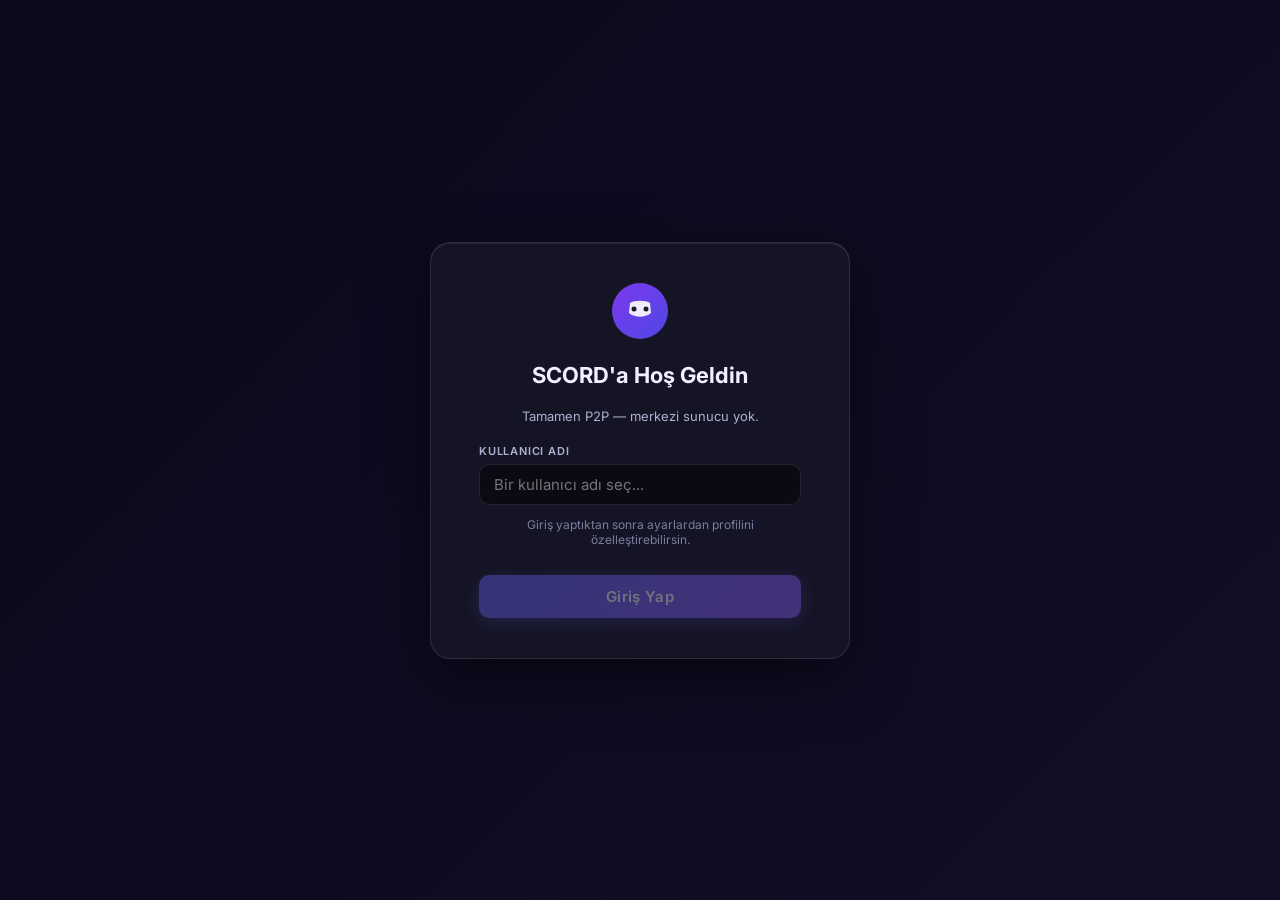
==== index.html @ 5822eff6 "V5.7" ====
<!DOCTYPE html>
<html lang="tr">

<head>
  <meta charset="UTF-8" />
  <meta name="viewport" content="width=device-width, initial-scale=1.0" />
  <title>SCORD</title>
  <meta name="description" content="P2P Discord-like chat and voice app — no central server" />
  <link rel="preconnect" href="https://fonts.googleapis.com" />
  <link rel="preconnect" href="https://fonts.gstatic.com" crossorigin />
  <link href="https://fonts.googleapis.com/css2?family=Inter:wght@300;400;500;600;700&display=swap" rel="stylesheet" />
  <link rel="stylesheet" href="/static/style.css" />
  <script src="https://www.youtube.com/iframe_api"></script>
</head>

<body>
  <!-- Hidden YouTube Player Container for Music Bot -->
  <div id="music-player-dock" class="music-player-dock" aria-hidden="true">
    <div id="yt-player"></div>
  </div>

  <!-- ── Setup / Onboarding Overlay ─────────────────────────────────────────── -->
  <div id="setup-overlay" class="overlay active">
    <div class="setup-card">
      <div class="setup-logo">
        <svg width="56" height="56" viewBox="0 0 56 56" fill="none">
          <circle cx="28" cy="28" r="28" fill="url(#grad1)" />
          <path d="M18 20c4-3 16-3 20 0l1 10c-6 5-16 5-22 0l1-10z" fill="white" opacity=".9" />
          <circle cx="22" cy="26" r="2.5" fill="#1a1a2e" />
          <circle cx="34" cy="26" r="2.5" fill="#1a1a2e" />
          <defs>
            <linearGradient id="grad1" x1="0" y1="0" x2="56" y2="56" gradientUnits="userSpaceOnUse">
              <stop stop-color="#7c3aed" />
              <stop offset="1" stop-color="#4f46e5" />
            </linearGradient>
          </defs>
        </svg>
      </div>
      <h1 class="setup-title">SCORD'a Hoş Geldin</h1>
      <p class="setup-sub">Tamamen P2P — merkezi sunucu yok.</p>

      <div class="form-group">
        <label for="username-input">Kullanıcı Adı</label>
        <input id="username-input" type="text" placeholder="Bir kullanıcı adı seç..." maxlength="32"
          autocomplete="off" />
      </div>

      <p class="setup-hint">Giriş yaptıktan sonra ayarlardan profilini özelleştirebilirsin.</p>

      <button id="enter-btn" class="btn-primary" disabled>Giriş Yap</button>
    </div>
  </div>

  <!-- ── Main App ────────────────────────────────────────────────────────────── -->
  <div id="app" class="app hidden" data-scord-focus="0">

    <!-- Server / DM Rail -->
    <nav class="server-rail" id="server-rail">
      <button class="rail-icon home-btn active" id="home-btn" title="Ana Sayfa">
        <svg width="20" height="20" viewBox="0 0 24 24" fill="currentColor">
          <path d="M10 20v-6h4v6h5v-8h3L12 3 2 12h3v8z" />
        </svg>
      </button>
      <div class="rail-divider"></div>
      <div id="server-icons"></div>
      <button class="rail-icon add-server-btn" id="add-server-btn" title="Sunucu Ekle / Oluştur">
        <svg width="22" height="22" viewBox="0 0 24 24" fill="currentColor">
          <path d="M19 11h-6V5h-2v6H5v2h6v6h2v-6h6z" />
        </svg>
      </button>
      <button class="rail-icon discover-btn" id="discover-btn" title="Sunucu Keşfet">
        <svg width="20" height="20" viewBox="0 0 24 24" fill="currentColor">
          <path d="M12 2C6.48 2 2 6.48 2 12s4.48 10 10 10 10-4.48 10-10S17.52 2 12 2zm-1 14H9V8h2v8zm4 0h-2V8h2v8z" />
          <path
            d="M12 2C6.48 2 2 6.48 2 12s4.48 10 10 10 10-4.48 10-10S17.52 2 12 2zm0 18c-4.41 0-8-3.59-8-8s3.59-8 8-8 8 3.59 8 8-3.59 8-8 8zm-1-13h2v6h-2zm0 8h2v2h-2z" />
        </svg>
      </button>
    </nav>

    <!-- Channel Sidebar -->
    <aside class="channel-sidebar" id="channel-sidebar">
      <div class="sidebar-header" id="sidebar-header">
        <span id="sidebar-server-name">SCORD</span>
        <div class="sidebar-header-actions">
          <button class="sidebar-header-btn" id="server-invite-btn" title="Sunucuya davet et">
            <svg width="16" height="16" viewBox="0 0 24 24" fill="currentColor">
              <path d="M12 5v14m7-7H5" stroke="currentColor" stroke-width="2" stroke-linecap="round" />
            </svg>
          </button>
          <button class="sidebar-header-btn" id="server-settings-btn" title="Sunucu ayarları">
            <svg width="16" height="16" viewBox="0 0 24 24" fill="currentColor">
              <path
                d="M19.14 12.94c.04-.3.06-.61.06-.94 0-.32-.02-.64-.07-.94l2.03-1.58a.49.49 0 0 0 .12-.61l-1.92-3.32a.488.488 0 0 0-.59-.22l-2.39.96a7.01 7.01 0 0 0-1.62-.94l-.36-2.54a.484.484 0 0 0-.48-.41h-3.84c-.24 0-.43.17-.47.41l-.36 2.54c-.59.24-1.13.57-1.62.94l-2.39-.96a.477.477 0 0 0-.59.22L2.74 8.87a.49.49 0 0 0 .12.61l2.03 1.58c-.05.3-.09.63-.09.94s.02.64.07.94l-2.03 1.58a.49.49 0 0 0-.12.61l1.92 3.32c.12.22.37.29.59.22l2.39-.96c.5.38 1.03.7 1.62.94l.36 2.54c.05.24.24.41.48.41h3.84c.24 0 .44-.17.47-.41l.36-2.54c.59-.24 1.13-.56 1.62-.94l2.39.96c.22.08.47 0 .59-.22l1.92-3.32a.49.49 0 0 0-.12-.61l-2.01-1.58zM12 15.6c-1.98 0-3.6-1.62-3.6-3.6s1.62-3.6 3.6-3.6 3.6 1.62 3.6 3.6-1.62 3.6-3.6 3.6z" />
            </svg>
          </button>
        </div>
      </div>

      <div class="channel-list" id="channel-list">
        <!-- Populated by JS -->
      </div>

      <!-- User Profile Bar -->
      <div class="user-bar">
        <div class="vsb-stream-grid" id="voice-streams"></div>
        <div id="local-screen-preview" class="local-preview hidden">
          <video id="self-share-video" autoplay muted playsinline></video>
          <span id="local-preview-label">Kendi Ekranın</span>
        </div>
        <div class="vsb-controls">
          <span class="user-bar-name" id="user-bar-name">Loading...</span>
          <div id="status-bar" class="status-bar">
            <div class="status-indicator" style="--status-color: #3ba55c">
              <span class="status-dot"></span>
              <span class="status-text">Çevrimiçi</span>
            </div>
            <div class="status-custom"></div>
          </div>
        </div>
        <div class="user-bar-controls">
          <button class="user-ctrl-btn" id="mic-toggle-btn" title="Mikrofon">
            <svg id="mic-icon" width="18" height="18" viewBox="0 0 24 24" fill="currentColor">
              <path
                d="M12 14c1.66 0 3-1.34 3-3V5c0-1.66-1.34-3-3-3S9 3.34 9 5v6c0 1.66 1.34 3 3 3zm5.91-3c-.49 0-.9.36-.98.85C16.52 14.2 14.47 16 12 16s-4.52-1.8-4.93-4.15a.998.998 0 0 0-.98-.85c-.61 0-1.09.54-1 1.14.49 3 2.89 5.35 5.91 5.78V20c0 .55.45 1 1 1s1-.45 1-1v-2.08a6.994 6.994 0 0 0 5.91-5.78c.1-.6-.39-1.14-1-1.14z" />
            </svg>
          </button>
          <button class="user-ctrl-btn" id="deafen-toggle-btn" title="Kulaklık">
            <svg width="18" height="18" viewBox="0 0 24 24" fill="currentColor">
              <path
                d="M12 3a9 9 0 0 0-9 9v7c0 1.1.9 2 2 2h4v-8H5v-1c0-3.87 3.13-7 7-7s7 3.13 7 7v1h-4v8h4c1.1 0 2-.9 2-2v-7a9 9 0 0 0-9-9z" />
            </svg>
          </button>
          <button class="user-ctrl-btn" id="settings-btn" title="Ayarlar">
            <svg width="18" height="18" viewBox="0 0 24 24" fill="currentColor">
              <path
                d="M19.14 12.94c.04-.3.06-.61.06-.94 0-.32-.02-.64-.07-.94l2.03-1.58a.49.49 0 0 0 .12-.61l-1.92-3.32a.488.488 0 0 0-.59-.22l-2.39.96a7.01 7.01 0 0 0-1.62-.94l-.36-2.54a.484.484 0 0 0-.48-.41h-3.84c-.24 0-.43.17-.47.41l-.36 2.54c-.59.24-1.13.57-1.62.94l-2.39-.96a.477.477 0 0 0-.59.22L2.74 8.87a.49.49 0 0 0 .12.61l2.03 1.58c-.05.3-.09.63-.09.94s.02.64.07.94l-2.03 1.58a.49.49 0 0 0-.12.61l1.92 3.32c.12.22.37.29.59.22l2.39-.96c.5.38 1.03.7 1.62.94l.36 2.54c.05.24.24.41.48.41h3.84c.24 0 .44-.17.47-.41l.36-2.54c.59-.24 1.13-.56 1.62-.94l2.39.96c.22.08.47 0 .59-.22l1.92-3.32a.49.49 0 0 0-.12-.61l-2.01-1.58zM12 15.6c-1.98 0-3.6-1.62-3.6-3.6s1.62-3.6 3.6-3.6 3.6 1.62 3.6 3.6-1.62 3.6-3.6 3.6z" />
            </svg>
          </button>
        </div>
      </div>
    </aside>

    <!-- Main Content -->
    <main class="main-content" id="main-content">

      <!-- Welcome / Home screen -->
      <div id="home-view" class="home-view">
        <div class="home-hero">
          <svg width="80" height="80" viewBox="0 0 56 56" fill="none">
            <circle cx="28" cy="28" r="28" fill="url(#grad2)" />
            <path d="M18 20c4-3 16-3 20 0l1 10c-6 5-16 5-22 0l1-10z" fill="white" opacity=".9" />
            <circle cx="22" cy="26" r="2.5" fill="#1a1a2e" />
            <circle cx="34" cy="26" r="2.5" fill="#1a1a2e" />
            <defs>
              <linearGradient id="grad2" x1="0" y1="0" x2="56" y2="56">
                <stop stop-color="#7c3aed" />
                <stop offset="1" stop-color="#4f46e5" />
              </linearGradient>
            </defs>
          </svg>
          <h2>SCORD'a hoş geldin!</h2>
          <p>Tamamen P2P, merkezi sunucu yok. Ses ve metin sohbeti, kendi internetin üzerinden.</p>
          <div class="hero-actions">
            <button class="hero-btn primary" id="create-server-hero-btn">
              <span class="icon">➕</span>
              Bir Sunucu Oluştur
            </button>
            <button class="hero-btn" id="join-server-hero-btn">
              <span class="icon">🔗</span>
              Bir Sunucuya Katıl
            </button>
            <div class="hero-join-code">
              <input type="text" id="join-invite-input" placeholder="Davet Kodu (Örn: ABCDEF)">
              <button class="hero-btn tiny" id="join-by-code-btn">Katıl</button>
            </div>
          </div>
          <div class="discover-section" id="discover-section">
            <h3>Aktif Sunucular</h3>
            <div id="room-list-home" class="room-grid"></div>
          </div>
        </div>
      </div>

      <!-- Chat View -->
      <div id="chat-view" class="chat-view hidden">
        <div class="chat-header">
          <div class="header-left">
            <!-- V17: Mobile Sidebar Toggle -->
            <button id="mobile-menu-btn" class="mobile-only-btn" title="Menüyü Aç">
              <svg width="24" height="24" viewBox="0 0 24 24" fill="currentColor">
                <path d="M3 18h18v-2H3v2zm0-5h18v-2H3v2zm0-7v2h18V6H3z" />
              </svg>
            </button>
            <span class="channel-hash">#</span>
            <h3 id="active-channel-name">genel</h3>
            <div id="channel-stats" class="channel-stats"></div>
          </div>

          <div class="chat-header-right">
            <span id="connection-badge" class="connection-badge" title="P2P ve sinyal durumu" role="status" aria-live="polite"></span>
            <button type="button" id="focus-mode-toggle" class="header-btn focus-mode-btn" title="Odak modu (üye panelini gizle)">⛶</button>
            <span id="peer-count-badge" class="peer-badge">0 kişi</span>
            <button class="header-btn" id="pins-toggle-btn" title="Sabitlenmiş Mesajlar">
              <svg width="18" height="18" viewBox="0 0 24 24" fill="currentColor">
                <path
                  d="M16 9V4l1 0c.55 0 1-.45 1-1s-.45-1-1-1H7c-.55 0-1 .45-1 1s.45 1 1 1l1 0v5c0 1.66-1.34 3-3 3v2h5.97v7l1 1 1-1v-7H19v-2c-1.66 0-3-1.34-3-3z" />
              </svg>
            </button>
            <button class="header-btn" id="members-toggle-btn" title="Üyeler">
              <svg width="18" height="18" viewBox="0 0 24 24" fill="currentColor">
                <path
                  d="M16 11c1.66 0 2.99-1.34 2.99-3S17.66 5 16 5c-1.66 0-3 1.34-3 3s1.34 3 3 3zm-8 0c1.66 0 2.99-1.34 2.99-3S9.66 5 8 5C6.34 5 5 6.34 5 8s1.34 3 3 3zm0 2c-2.33 0-7 1.17-7 3.5V19h14v-2.5c0-2.33-4.67-3.5-7-3.5zM16 13c-.29 0-.62.02-.97.05 1.16.84 1.97 1.97 1.97 3.45V19h6v-2.5c0-2.33-4.67-3.5-7-3.5z" />
              </svg>
            </button>
          </div>
        </div>

        <div class="chat-body">
          <div class="messages-column">
            <div id="messages-load-more-wrap" class="messages-load-more-wrap hidden">
              <button type="button" id="messages-load-more-btn" class="messages-load-more-btn">Daha eski mesajlar</button>
            </div>
            <button type="button" id="new-msgs-chip" class="new-msgs-chip hidden" aria-live="polite">Yeni mesajlar ↓</button>
            <div class="messages-area" id="messages-area">
              <div class="messages-welcome">
                <div class="messages-welcome-icon">💬</div>
                <h3>Kanalın başlangıcı!</h3>
                <p>Bu P2P kanalın ilk mesajı olmak için hazır mısın?</p>
              </div>
            </div>
          </div>

          <div class="members-split-handle" id="members-split-handle" title="Sürükleyerek üye panelini genişlet"></div>

          <!-- Members panel -->
          <aside class="members-panel" id="members-panel">
            <h4>Üyeler — <span id="member-count">0</span></h4>
            <div id="members-list"></div>
          </aside>
        </div>

        <!-- Typing Indicator -->
        <div id="typing-indicator" class="typing-indicator hidden">
          <span class="typing-dots">
            <span></span><span></span><span></span>
          </span>
          <span id="typing-text">Birisi yazıyor...</span>
        </div>

        <div class="chat-input-area">
          <div id="reply-preview-bar" class="reply-preview-bar hidden" aria-live="polite">
            <div class="reply-preview-inner">
              <span class="reply-preview-label">Yanıt</span>
              <span id="reply-preview-author" class="reply-preview-author"></span>
              <span id="reply-preview-snippet" class="reply-preview-snippet"></span>
            </div>
            <button type="button" id="reply-preview-close" class="reply-preview-close" title="Yanıtı iptal">✕</button>
          </div>
          <div class="chat-input-wrapper">
            <div id="gif-search-popover" class="gif-popover hidden">
              <input type="text" id="gif-input" placeholder="GIF Ara...">
              <div id="gif-results" class="gif-results"></div>
            </div>
            <!-- Mention Popup -->
            <div id="mention-popup" class="mention-popup hidden"></div>
            <button class="input-action-btn" id="gif-btn" title="GIF Gönder">GIF</button>
            <button class="input-action-btn" id="emoji-btn">😀</button>
            <textarea id="chat-input" placeholder="#genel kanalına mesaj gönder" rows="1"></textarea>
            <button class="input-action-btn" id="translate-toggle-btn" title="Yazarken Çevir">🌐</button>
            <button class="input-action-btn" id="chat-attach-btn">📎</button>
            <input type="file" id="chat-file-upload" class="hidden" accept="image/*, .txt, .pdf, .zip, .rar" />
            <button class="input-send-btn" id="send-btn" title="Gönder">
              <svg width="18" height="18" viewBox="0 0 24 24" fill="currentColor">
                <path d="M2.01 21L23 12 2.01 3 2 10l15 2-15 2z" />
              </svg>
            </button>
          </div>
        </div>
      </div>

      <!-- Voice Channel View -->
      <div id="voice-view" class="voice-view hidden">
    <div class="voice-header">
      <span class="channel-type-icon voice">🔊</span>
      <span id="voice-channel-name">Sesli Sohbet</span>
      <span id="voice-connection-badge" class="connection-badge connection-badge--voice" title="Bağlantı" role="status"></span>
      <span id="voice-participant-count" class="voice-count">0 kişi</span>
      <span id="voice-sync-meta" class="voice-sync-meta" title="SCORD_TIMING ile ayarlanan gecikme ölçümleri"></span>
    </div>
    <div class="voice-participants" id="voice-participants">
      <p class="voice-empty">Sesli kanala katılmak için aşağıdaki butona tıkla.</p>
    </div>
    <div class="voice-controls">
      <button class="voice-ctrl-btn" id="voice-join-btn">
        <svg width="20" height="20" viewBox="0 0 24 24" fill="currentColor">
          <path
            d="M12 14c1.66 0 3-1.34 3-3V5c0-1.66-1.34-3-3-3S9 3.34 9 5v6c0 1.66 1.34 3 3 3zm5.91-3c-.49 0-.9.36-.98.85C16.52 14.2 14.47 16 12 16s-4.52-1.8-4.93-4.15a.998.998 0 0 0-.98-.85c-.61 0-1.09.54-1 1.14.49 3 2.89 5.35 5.91 5.78V20c0 .55.45 1 1 1s1-.45 1-1v-2.08a6.994 6.994 0 0 0 5.91-5.78c.1-.6-.39-1.14-1-1.14z" />
        </svg>
        Kanala Katıl
      </button>
      <button class="voice-ctrl-btn danger hidden" id="voice-leave-btn">
        <svg width="20" height="20" viewBox="0 0 24 24" fill="currentColor">
          <path
            d="M12 9c-1.6 0-3.15.25-4.6.72v3.1c0 .39-.23.74-.56.9-.98.49-1.87 1.12-2.66 1.85-.18.18-.43.28-.7.28-.28 0-.53-.11-.71-.29L.29 13.08a.956.956 0 0 1-.29-.7c0-.28.11-.53.29-.71C3.34 8.78 7.46 7 12 7s8.66 1.78 11.71 4.67c.18.18.29.43.29.71 0 .28-.11.53-.29.71l-2.48 2.48c-.18.18-.43.29-.71.29-.27 0-.52-.1-.7-.28a11.27 11.27 0 0 0-2.67-1.85.996.996 0 0 1-.56-.9v-3.1C15.15 9.25 13.6 9 12 9z" />
        </svg>
        Ayrıl
      </button>
      <button class="voice-ctrl-btn hidden" id="voice-screen-btn" style="background: rgba(255,255,255,0.1);">
        <svg width="20" height="20" viewBox="0 0 24 24" fill="currentColor">
          <path
            d="M21 3H3C1.9 3 1 3.9 1 5v12c0 1.1.9 2 2 2h5v2h8v-2h5c1.1 0 1.99-.9 1.99-2L23 5c0-1.1-.9-2-2-2zm0 14H3V5h18v12z" />
        </svg>
        Ekran Paylaş
      </button>
      <button class="voice-ctrl-btn hidden" id="voice-camera-btn" style="background: rgba(255,255,255,0.1);">
        <svg width="20" height="20" viewBox="0 0 24 24" fill="currentColor">
          <path
            d="M15 8v8H5V8h10m1-2H4c-.55 0-1 .45-1 1v10c0 .55.45 1 1 1h12c.55 0 1-.45 1-1v-3.5l4 4v-11l-4 4V7c0-.55-.45-1-1-1z" />
        </svg>
        Kamera Aç
      </button>
    </div>

    <!-- Members panel for voice view -->
    <aside class="members-panel" id="voice-members-panel">
      <h4>Üyeler — <span id="voice-member-count">0</span></h4>
      <div id="voice-members-list"></div>
    </aside>
      </div>

    </main>
  </div>

  <!-- ── Modals ───────────────────────────────────────────────────────────────── -->
  <div id="modal-backdrop" class="modal-backdrop hidden">
    <div class="modal" id="modal">
      <div class="modal-header">
        <h3 id="modal-title">Modal</h3>
        <button class="modal-close" id="modal-close">✕</button>
      </div>
      <div class="modal-body" id="modal-body"></div>
      <div class="modal-footer" id="modal-footer"></div>
    </div>
  </div>

  <!-- ── Voice status bar (fixed bottom) ────────────────────────────────────── -->
  <div id="voice-status-bar" class="voice-status-bar hidden">
    <div class="vsb-left">
      <span class="vsb-dot"></span>
      <span id="vsb-channel-name">Sesli Kanal</span>
    </div>
    <div class="vsb-right">
      <button class="vsb-btn" id="vsb-disconnect-btn">
        <svg width="16" height="16" viewBox="0 0 24 24" fill="currentColor">
          <path
            d="M12 9c-1.6 0-3.15.25-4.6.72v3.1c0 .39-.23.74-.56.9-.98.49-1.87 1.12-2.66 1.85-.18.18-.43.28-.7.28-.28 0-.53-.11-.71-.29L.29 13.08a.956.956 0 0 1-.29-.7c0-.28.11-.53.29-.71C3.34 8.78 7.46 7 12 7s8.66 1.78 11.71 4.67c.18.18.29.43.29.71 0 .28-.11.53-.29.71l-2.48 2.48c-.18.18-.43.29-.71.29-.27 0-.52-.1-.7-.28a11.27 11.27 0 0 0-2.67-1.85.996.996 0 0 1-.56-.9v-3.1C15.15 9.25 13.6 9 12 9z" />
        </svg>
      </button>
    </div>
  </div>

  <!-- ── DM Overlay (desktop: köşe / mobil: alt sayfa) ─────────────────────── -->
  <div id="dm-overlay" class="dm-overlay hidden" aria-hidden="true">
    <div class="dm-sheet">
      <div class="dm-header">
        <div class="dm-peer-block">
          <div id="dm-header-avatar" class="dm-header-avatar" aria-hidden="true"></div>
          <div class="dm-header-text">
            <span id="dm-target-name">@User</span>
            <span class="dm-sub">Özel mesaj · P2P</span>
          </div>
        </div>
        <button type="button" class="dm-close-btn" id="dm-close-btn" title="Kapat (Esc)">✕</button>
      </div>
      <div class="dm-body" id="dm-messages-area"></div>
      <div class="dm-input-area">
        <textarea id="dm-input" rows="1" placeholder="Mesaj yaz…" maxlength="2000" autocomplete="off"></textarea>
        <button type="button" class="dm-send-btn" id="dm-send-btn" title="Gönder">
          <svg width="18" height="18" viewBox="0 0 24 24" fill="currentColor"><path d="M2.01 21L23 12 2.01 3 2 10l15 2-15 2z"/></svg>
        </button>
      </div>
    </div>
  </div>

  <div id="quick-switcher" class="quick-switcher hidden" role="dialog" aria-modal="true" aria-labelledby="qs-title">
    <div class="quick-switcher-panel">
      <div class="quick-switcher-head">
        <span id="qs-title">Kanal veya sunucu</span>
        <kbd class="qs-kbd">Esc</kbd>
      </div>
      <input type="text" id="quick-switcher-input" class="quick-switcher-input" placeholder="Ara… (örn. genel, sunucu adı)" autocomplete="off" />
      <div id="quick-switcher-results" class="quick-switcher-results"></div>
      <p class="quick-switcher-hint"><kbd>Ctrl</kbd>+<kbd>K</kbd> aç/kapat · Enter ile seç</p>
    </div>
  </div>

  <div id="sr-announcer" class="sr-only" aria-live="polite" aria-atomic="true"></div>

  <!-- Notification toast container -->
  <div id="toast-container"></div>

  <!-- Mobile Navigation Mask -->
  <div id="mobile-nav-mask" class="mobile-mask hidden"></div>

  <!-- Mobile Bottom Navigation -->
  <nav class="mobile-bottom-nav hidden" id="mobile-bottom-nav">
    <button class="mobile-nav-btn active" data-tab="chat" title="Sohbet">
      <svg width="22" height="22" viewBox="0 0 24 24" fill="currentColor">
        <path d="M20 2H4c-1.1 0-2 .9-2 2v18l4-4h14c1.1 0 2-.9 2-2V4c0-1.1-.9-2-2-2zm0 14H6l-2 2V4h16v12z"/>
      </svg>
      <span>Sohbet</span>
    </button>
    <button class="mobile-nav-btn" data-tab="channels" title="Kanallar">
      <svg width="22" height="22" viewBox="0 0 24 24" fill="currentColor">
        <path d="M4 6h16v2H4zm0 5h16v2H4zm0 5h16v2H4z"/>
      </svg>
      <span>Kanallar</span>
    </button>
    <button class="mobile-nav-btn" data-tab="members" title="Üyeler">
      <svg width="22" height="22" viewBox="0 0 24 24" fill="currentColor">
        <path d="M16 11c1.66 0 2.99-1.34 2.99-3S17.66 5 16 5c-1.66 0-3 1.34-3 3s1.34 3 3 3zm-8 0c1.66 0 2.99-1.34 2.99-3S9.66 5 8 5C6.34 5 5 6.34 5 8s1.34 3 3 3zm0 2c-2.33 0-7 1.17-7 3.5V19h14v-2.5c0-2.33-4.67-3.5-7-3.5z"/>
      </svg>
      <span>Üyeler</span>
    </button>
    <button class="mobile-nav-btn" data-tab="voice" title="Ses">
      <svg width="22" height="22" viewBox="0 0 24 24" fill="currentColor">
        <path d="M12 14c1.66 0 3-1.34 3-3V5c0-1.66-1.34-3-3-3S9 3.34 9 5v6c0 1.66 1.34 3 3 3z"/>
        <path d="M17 11c0 2.76-2.24 5-5 5s-5-2.24-5-5H5c0 3.53 2.61 6.43 6 6.92V21h2v-3.08c3.39-.49 6-3.39 6-6.92h-2z"/>
      </svg>
      <span>Ses</span>
    </button>
  </nav>

  <script src="/static/timing.js"></script>
  <script src="/static/p2p.js"></script>
  <script src="/app.js"></script>
  <script src="/static/fixes.js"></script>
  <script src="/static/fixes_v2.js"></script>
</body>

</html>
---- static/style.css ----
/* ═══════════════════════════════════════════════════
   Shercord — Modern Dark UI Design System
   ═══════════════════════════════════════════════════ */

/* Voice Call Indicator */
.voice-call-indicator {
  position: fixed;
  top: 20px;
  right: 20px;
  z-index: 1000;
  background: var(--bg-surface);
  border: 1px solid var(--border);
  border-radius: 8px;
  padding: 12px 16px;
  box-shadow: 0 4px 12px rgba(0, 0, 0, 0.3);
  animation: slideInRight 0.3s ease-out;
}

/* Status Bar System */
.status-bar {
  display: flex;
  flex-direction: column;
  gap: 2px;
  min-width: 0;
  flex: 1;
}

.status-indicator {
  display: flex;
  align-items: center;
  gap: 6px;
  font-size: 12px;
  color: var(--text-muted);
  cursor: pointer;
  padding: 2px 6px;
  border-radius: 4px;
  transition: background-color 0.2s;
}

.status-indicator:hover {
  background: var(--bg-highlight);
}

.status-dot {
  width: 8px;
  height: 8px;
  border-radius: 50%;
  background: var(--status-color);
  flex-shrink: 0;
}

.status-text {
  font-weight: 500;
  white-space: nowrap;
  overflow: hidden;
  text-overflow: ellipsis;
}

.status-custom {
  display: flex;
  align-items: center;
  gap: 4px;
  font-size: 11px;
  color: var(--text-secondary);
  white-space: nowrap;
  overflow: hidden;
  text-overflow: ellipsis;
}

.status-emoji {
  font-size: 14px;
}

.custom-status-text {
  font-style: italic;
}

/* Member List Status */
.member-item {
  display: flex;
  align-items: center;
  gap: 8px;
  padding: 6px 8px;
  border-radius: 4px;
  cursor: pointer;
  transition: background-color 0.2s;
}

.member-item:hover {
  background: var(--bg-highlight);
}

.member-status-dot {
  width: 8px;
  height: 8px;
  border-radius: 50%;
  background: #3ba55c;
  flex-shrink: 0;
  margin-left: auto;
}

.member-status-text {
  font-size: 11px;
  color: var(--text-muted);
  margin-left: 4px;
  white-space: nowrap;
  overflow: hidden;
  text-overflow: ellipsis;
}

.member-status-text.hidden {
  display: none;
}

/* Status Picker Modal */
.status-picker {
  display: flex;
  flex-direction: column;
  gap: 12px;
  padding: 16px;
  min-width: 280px;
}

.status-picker-header {
  font-weight: 600;
  color: var(--text-primary);
  margin-bottom: 4px;
}

.status-options {
  display: flex;
  flex-direction: column;
  gap: 8px;
}

.status-option {
  display: flex;
  align-items: center;
  gap: 12px;
  padding: 8px 12px;
  border-radius: 6px;
  cursor: pointer;
  transition: background-color 0.2s;
}

.status-option:hover {
  background: var(--bg-highlight);
}

.status-option.selected {
  background: var(--bg-selected);
  border: 1px solid var(--accent);
}

.status-option-dot {
  width: 12px;
  height: 12px;
  border-radius: 50%;
  flex-shrink: 0;
}

.status-option-info {
  flex: 1;
  min-width: 0;
}

.status-option-title {
  font-weight: 500;
  color: var(--text-primary);
  font-size: 14px;
}

.status-option-desc {
  font-size: 12px;
  color: var(--text-muted);
  margin-top: 2px;
}

.custom-status-input {
  display: flex;
  flex-direction: column;
  gap: 8px;
  padding-top: 8px;
  border-top: 1px solid var(--border);
}

.custom-status-input-row {
  display: flex;
  gap: 8px;
  align-items: center;
}

.custom-status-input input[type="text"] {
  flex: 1;
  padding: 6px 10px;
  border: 1px solid var(--border);
  border-radius: 4px;
  background: var(--bg-elevated);
  color: var(--text-primary);
  font-size: 14px;
}

.custom-status-input input[type="text"]:focus {
  outline: none;
  border-color: var(--accent);
  box-shadow: 0 0 0 2px rgba(124, 58, 237, 0.2);
}

.emoji-picker-btn {
  padding: 6px 8px;
  border: 1px solid var(--border);
  border-radius: 4px;
  background: var(--bg-elevated);
  color: var(--text-primary);
  cursor: pointer;
  font-size: 16px;
  transition: background-color 0.2s;
}

.emoji-picker-btn:hover {
  background: var(--bg-highlight);
}

/* Activity System */
.status-activities {
  font-size: 11px;
  color: var(--text-secondary);
  margin-top: 2px;
  line-height: 1.3;
}

.activity-picker {
  display: flex;
  flex-direction: column;
  gap: 16px;
  padding: 16px;
  min-width: 320px;
}

.activity-picker-header {
  font-weight: 600;
  color: var(--text-primary);
  font-size: 16px;
}

.activity-section {
  display: flex;
  flex-direction: column;
  gap: 8px;
}

.activity-section-title {
  font-weight: 500;
  color: var(--text-primary);
  font-size: 14px;
  padding-bottom: 4px;
  border-bottom: 1px solid var(--border);
}

.activity-input-group {
  display: flex;
  flex-direction: column;
  gap: 8px;
}

.activity-input-group input[type="text"] {
  padding: 8px 12px;
  border: 1px solid var(--border);
  border-radius: 4px;
  background: var(--bg-elevated);
  color: var(--text-primary);
  font-size: 14px;
  transition: border-color 0.2s;
}

.activity-input-group input[type="text"]:focus {
  outline: none;
  border-color: var(--accent);
  box-shadow: 0 0 0 2px rgba(124, 58, 237, 0.2);
}

.activity-btn {
  padding: 8px 16px;
  border: 1px solid var(--accent);
  border-radius: 4px;
  background: var(--accent);
  color: white;
  font-size: 14px;
  font-weight: 500;
  cursor: pointer;
  transition: all 0.2s;
}

.activity-btn:hover {
  background: var(--accent-hover);
  border-color: var(--accent-hover);
}

.activity-btn.danger {
  background: var(--red);
  border-color: var(--red);
}

.activity-btn.danger:hover {
  background: #dc2626;
  border-color: #dc2626;
}

.quick-activities {
  display: grid;
  grid-template-columns: repeat(2, 1fr);
  gap: 8px;
}

.quick-activity-btn {
  padding: 10px 12px;
  border: 1px solid var(--border);
  border-radius: 6px;
  background: var(--bg-elevated);
  color: var(--text-primary);
  font-size: 13px;
  cursor: pointer;
  transition: all 0.2s;
  display: flex;
  align-items: center;
  justify-content: center;
  gap: 6px;
}

.quick-activity-btn:hover {
  background: var(--bg-highlight);
  border-color: var(--accent);
}

/* Member Activity Display */
.member-activities {
  display: flex;
  flex-direction: column;
  gap: 2px;
  margin-top: 2px;
  font-size: 10px;
  color: var(--text-muted);
}

.member-activity {
  display: flex;
  align-items: center;
  gap: 4px;
  white-space: nowrap;
  overflow: hidden;
  text-overflow: ellipsis;
}

.member-activity-icon {
  font-size: 11px;
  flex-shrink: 0;
}

.member-activity-text {
  font-weight: 500;
  overflow: hidden;
  text-overflow: ellipsis;
}

.member-activity-details {
  font-size: 9px;
  opacity: 0.8;
  font-style: italic;
  overflow: hidden;
  text-overflow: ellipsis;
}

/* Message Reactions System */
.reaction-picker {
  background: var(--bg-surface);
  border: 1px solid var(--border);
  border-radius: 8px;
  padding: 12px;
  box-shadow: 0 4px 12px rgba(0, 0, 0, 0.3);
  min-width: 280px;
  z-index: 1000;
}

.reaction-picker-header {
  font-weight: 600;
  color: var(--text-primary);
  margin-bottom: 8px;
  font-size: 14px;
}

.reaction-picker-grid {
  display: grid;
  grid-template-columns: repeat(6, 1fr);
  gap: 4px;
  margin-bottom: 8px;
}

.reaction-emoji-btn {
  font-size: 20px;
  padding: 8px;
  border: 1px solid var(--border);
  border-radius: 4px;
  background: var(--bg-elevated);
  cursor: pointer;
  transition: all 0.2s;
  display: flex;
  align-items: center;
  justify-content: center;
}

.reaction-emoji-btn:hover {
  background: var(--bg-highlight);
  transform: scale(1.1);
}

.reaction-picker-custom {
  border-top: 1px solid var(--border);
  padding-top: 8px;
}

.reaction-picker-custom input {
  width: 100%;
  padding: 6px 10px;
  border: 1px solid var(--border);
  border-radius: 4px;
  background: var(--bg-elevated);
  color: var(--text-primary);
  font-size: 14px;
}

.reaction-pill {
  display: inline-flex;
  align-items: center;
  gap: 4px;
  padding: 4px 8px;
  border: 1px solid var(--border);
  border-radius: 12px;
  background: var(--bg-elevated);
  cursor: pointer;
  transition: all 0.2s;
  font-size: 12px;
  user-select: none;
}

.reaction-pill:hover {
  background: var(--bg-highlight);
  transform: translateY(-1px);
}

.reaction-pill.reacted {
  background: var(--accent);
  border-color: var(--accent);
  color: white;
}

.reaction-emoji {
  font-size: 14px;
}

.reaction-count {
  font-weight: 500;
  font-size: 11px;
}

.reaction-add-btn {
  display: inline-flex;
  align-items: center;
  justify-content: center;
  width: 24px;
  height: 24px;
  border: 1px solid var(--border);
  border-radius: 12px;
  background: var(--bg-elevated);
  color: var(--text-muted);
  cursor: pointer;
  transition: all 0.2s;
  font-size: 16px;
  font-weight: bold;
  margin-left: 4px;
}

.reaction-add-btn:hover {
  background: var(--bg-highlight);
  color: var(--text-primary);
  transform: translateY(-1px);
}

.ctx-menu--reaction {
  min-width: 200px;
}

/* Message Threads System */
.thread-view {
  display: flex;
  flex-direction: column;
  height: 100%;
  background: var(--bg-primary);
}

.thread-header {
  display: flex;
  align-items: center;
  gap: 12px;
  padding: 12px 16px;
  border-bottom: 1px solid var(--border);
  background: var(--bg-surface);
}

.thread-back-btn {
  background: none;
  border: none;
  color: var(--text-primary);
  font-size: 16px;
  cursor: pointer;
  padding: 4px 8px;
  border-radius: 4px;
  transition: background-color 0.2s;
}

.thread-back-btn:hover {
  background: var(--bg-highlight);
}

.thread-title {
  flex: 1;
  min-width: 0;
}

.thread-title-text {
  font-weight: 600;
  color: var(--text-primary);
  font-size: 16px;
}

.thread-subtitle {
  font-size: 12px;
  color: var(--text-muted);
  margin-top: 2px;
}

.thread-archive-btn {
  background: none;
  border: none;
  color: var(--text-muted);
  font-size: 14px;
  cursor: pointer;
  padding: 4px 8px;
  border-radius: 4px;
  transition: all 0.2s;
}

.thread-archive-btn:hover {
  background: var(--bg-highlight);
  color: var(--text-primary);
}

.thread-messages-area {
  flex: 1;
  overflow-y: auto;
  padding: 16px;
  background: var(--bg-primary);
}

.thread-parent-message {
  margin-bottom: 20px;
  padding-bottom: 16px;
  border-bottom: 2px solid var(--border);
}

.thread-parent-header {
  font-weight: 600;
  color: var(--text-primary);
  margin-bottom: 8px;
  font-size: 14px;
  text-transform: uppercase;
  letter-spacing: 0.5px;
}

.thread-message {
  margin-bottom: 12px;
}

.thread-input-area {
  padding: 16px;
  border-top: 1px solid var(--border);
  background: var(--bg-surface);
}

.thread-input-wrapper {
  display: flex;
  gap: 8px;
  align-items: flex-end;
}

.thread-input-wrapper textarea {
  flex: 1;
  min-height: 32px;
  max-height: 120px;
  padding: 8px 12px;
  border: 1px solid var(--border);
  border-radius: 8px;
  background: var(--bg-elevated);
  color: var(--text-primary);
  font-size: 14px;
  resize: none;
  line-height: 1.4;
}

.thread-input-wrapper textarea:focus {
  outline: none;
  border-color: var(--accent);
  box-shadow: 0 0 0 2px rgba(124, 58, 237, 0.2);
}

.thread-send-btn {
  padding: 8px 16px;
  border: none;
  border-radius: 8px;
  background: var(--accent);
  color: white;
  font-weight: 500;
  cursor: pointer;
  transition: background-color 0.2s;
  font-size: 14px;
}

.thread-send-btn:hover {
  background: var(--accent-hover);
}

.thread-send-btn:disabled {
  background: var(--text-muted);
  cursor: not-allowed;
}

.thread-indicator {
  display: inline-flex;
  align-items: center;
  gap: 4px;
  padding: 4px 8px;
  margin-top: 8px;
  background: var(--bg-elevated);
  border: 1px solid var(--border);
  border-radius: 12px;
  font-size: 12px;
  color: var(--text-primary);
  cursor: pointer;
  transition: all 0.2s;
}

.thread-indicator:hover {
  background: var(--bg-highlight);
  transform: translateY(-1px);
}

.thread-indicator:active {
  transform: translateY(0);
}

/* Enhanced Pinned Messages System */
.pinned-messages-modal {
  display: flex;
  flex-direction: column;
  height: 100%;
  max-height: 600px;
}

.pinned-modal-header {
  display: flex;
  align-items: center;
  justify-content: space-between;
  padding: 16px 20px;
  border-bottom: 1px solid var(--border);
  background: var(--bg-surface);
}

.pinned-modal-title {
  font-weight: 600;
  color: var(--text-primary);
  font-size: 18px;
}

.pinned-modal-subtitle {
  font-size: 14px;
  color: var(--text-muted);
}

.pinned-list {
  flex: 1;
  overflow-y: auto;
  padding: 8px;
}

.pinned-empty {
  display: flex;
  flex-direction: column;
  align-items: center;
  justify-content: center;
  padding: 60px 20px;
  text-align: center;
}

.pinned-empty-icon {
  font-size: 48px;
  margin-bottom: 16px;
  opacity: 0.5;
}

.pinned-empty-title {
  font-weight: 600;
  color: var(--text-primary);
  font-size: 18px;
  margin-bottom: 8px;
}

.pinned-empty-subtitle {
  color: var(--text-muted);
  font-size: 14px;
}

.pinned-item {
  border: 1px solid var(--border);
  border-radius: 8px;
  margin-bottom: 12px;
  background: var(--bg-elevated);
  transition: all 0.2s;
}

.pinned-item:hover {
  border-color: var(--accent);
  box-shadow: 0 2px 8px rgba(0, 0, 0, 0.1);
}

.pinned-item-header {
  display: flex;
  justify-content: space-between;
  align-items: flex-start;
  padding: 12px 16px 8px;
  border-bottom: 1px solid var(--border);
}

.pinned-item-author {
  display: flex;
  align-items: center;
  gap: 12px;
  flex: 1;
}

.pinned-avatar {
  width: 36px;
  height: 36px;
  border-radius: 50%;
  display: flex;
  align-items: center;
  justify-content: center;
  font-weight: 600;
  font-size: 14px;
  flex-shrink: 0;
}

.pinned-avatar img {
  width: 100%;
  height: 100%;
  border-radius: 50%;
  object-fit: cover;
}

.pinned-author-info {
  flex: 1;
  min-width: 0;
}

.pinned-author-name {
  font-weight: 600;
  color: var(--text-primary);
  font-size: 14px;
}

.pinned-message-time {
  font-size: 12px;
  color: var(--text-muted);
  margin-top: 2px;
}

.pinned-item-actions {
  display: flex;
  gap: 8px;
  align-items: center;
}

.pinned-action-btn {
  background: none;
  border: none;
  padding: 6px;
  border-radius: 4px;
  cursor: pointer;
  transition: all 0.2s;
  color: var(--text-muted);
}

.pinned-action-btn:hover {
  background: var(--bg-highlight);
  color: var(--text-primary);
}

.pinned-item-content {
  padding: 0 16px 12px;
  font-size: 14px;
  line-height: 1.5;
  color: var(--text-primary);
}

.pinned-item-attachment {
  margin-top: 8px;
}

.pinned-attachment-img {
  max-width: 100%;
  max-height: 200px;
  border-radius: 8px;
  cursor: pointer;
  transition: transform 0.2s;
}

.pinned-attachment-img:hover {
  transform: scale(1.02);
}

.pinned-attachment-img.expanded {
  max-height: none;
  cursor: zoom-out;
}

.pinned-reactions {
  display: flex;
  gap: 4px;
  margin-top: 8px;
  flex-wrap: wrap;
}

.pinned-reaction-pill {
  display: inline-flex;
  align-items: center;
  gap: 4px;
  padding: 4px 8px;
  border: 1px solid var(--border);
  border-radius: 12px;
  background: var(--bg-elevated);
  cursor: pointer;
  transition: all 0.2s;
  font-size: 12px;
}

.pinned-reaction-pill:hover {
  background: var(--bg-highlight);
  transform: translateY(-1px);
}

.pinned-reaction-emoji {
  font-size: 14px;
}

.pinned-reaction-count {
  font-weight: 500;
  font-size: 11px;
}

/* Enhanced Mention System */
.mention {
  background: rgba(99, 102, 241, 0.2);
  color: #c7d2fe;
  padding: 2px 4px;
  border-radius: 4px;
  font-weight: 500;
  cursor: pointer;
  transition: all 0.2s;
}

.mention:hover {
  background: rgba(99, 102, 241, 0.3);
  transform: translateY(-1px);
}

.mention-everyone {
  background: rgba(239, 68, 68, 0.2);
  color: #fca5a5;
  padding: 2px 6px;
  border-radius: 4px;
  font-weight: 600;
  transition: all 0.2s;
}

.mention-everyone:hover {
  background: rgba(239, 68, 68, 0.3);
  transform: translateY(-1px);
}

.mention-here {
  background: rgba(34, 197, 94, 0.2);
  color: #86efac;
  padding: 2px 6px;
  border-radius: 4px;
  font-weight: 600;
  transition: all 0.2s;
}

.mention-here:hover {
  background: rgba(34, 197, 94, 0.3);
  transform: translateY(-1px);
}

/* Mention Autocomplete Popup */
.mention-popup {
  position: absolute;
  background: var(--bg-surface);
  border: 1px solid var(--border);
  border-radius: 8px;
  box-shadow: 0 4px 12px rgba(0, 0, 0, 0.3);
  max-height: 200px;
  overflow-y: auto;
  z-index: 1000;
  min-width: 200px;
}

.mention-popup.hidden {
  display: none;
}

.mention-item {
  display: flex;
  align-items: center;
  gap: 8px;
  padding: 8px 12px;
  cursor: pointer;
  transition: background-color 0.2s;
}

.mention-item:hover,
.mention-item.active {
  background: var(--bg-highlight);
}

.mention-avatar {
  width: 24px;
  height: 24px;
  border-radius: 50%;
  display: flex;
  align-items: center;
  justify-content: center;
  font-weight: 600;
  font-size: 10px;
  color: white;
  flex-shrink: 0;
}

.mention-name {
  font-weight: 500;
  color: var(--text-primary);
  font-size: 14px;
}

/* Message Edit/Delete History System */
.message-history-modal {
  display: flex;
  flex-direction: column;
  height: 100%;
  max-height: 600px;
}

.history-modal-header {
  display: flex;
  align-items: center;
  justify-content: space-between;
  padding: 16px 20px;
  border-bottom: 1px solid var(--border);
  background: var(--bg-surface);
}

.history-modal-title {
  font-weight: 600;
  color: var(--text-primary);
  font-size: 18px;
}

.history-modal-subtitle {
  font-size: 14px;
  color: var(--text-muted);
}

.history-list {
  flex: 1;
  overflow-y: auto;
  padding: 8px;
}

.history-item {
  border: 1px solid var(--border);
  border-radius: 8px;
  margin-bottom: 12px;
  background: var(--bg-elevated);
  transition: all 0.2s;
}

.history-item:hover {
  border-color: var(--accent);
  box-shadow: 0 2px 8px rgba(0, 0, 0, 0.1);
}

.history-item-header {
  display: flex;
  justify-content: space-between;
  align-items: flex-start;
  padding: 12px 16px 8px;
  border-bottom: 1px solid var(--border);
}

.history-action {
  font-weight: 600;
  font-size: 12px;
  display: flex;
  align-items: center;
  gap: 4px;
}

.history-time {
  font-size: 12px;
  color: var(--text-muted);
  margin-top: 2px;
}

.history-content {
  padding: 0 16px 12px;
}

.history-author {
  font-weight: 600;
  color: var(--text-primary);
  font-size: 14px;
  margin-bottom: 4px;
}

.history-text {
  font-size: 14px;
  line-height: 1.5;
  color: var(--text-primary);
}

.message-edit-input {
  width: 100%;
  min-height: 60px;
  padding: 8px 12px;
  border: 1px solid var(--accent);
  border-radius: 8px;
  background: var(--bg-elevated);
  color: var(--text-primary);
  font-size: 14px;
  resize: vertical;
  line-height: 1.4;
}

.message-edit-input:focus {
  outline: none;
  box-shadow: 0 0 0 2px rgba(124, 58, 237, 0.2);
}

/* Enhanced Role Management System */
.role-management-modal {
  display: flex;
  flex-direction: column;
  height: 100%;
  max-height: 700px;
}

.role-management-header {
  display: flex;
  flex-direction: column;
  padding: 20px;
  border-bottom: 1px solid var(--border);
  background: var(--bg-surface);
}

.role-management-title {
  font-weight: 600;
  color: var(--text-primary);
  font-size: 20px;
  margin-bottom: 4px;
}

.role-management-subtitle {
  font-size: 14px;
  color: var(--text-muted);
}

.role-tabs {
  display: flex;
  background: var(--bg-surface);
  border-bottom: 1px solid var(--border);
}

.role-tab {
  flex: 1;
  padding: 12px 16px;
  border: none;
  background: none;
  color: var(--text-muted);
  font-weight: 500;
  cursor: pointer;
  transition: all 0.2s;
  border-bottom: 2px solid transparent;
}

.role-tab:hover {
  background: var(--bg-highlight);
  color: var(--text-primary);
}

.role-tab.active {
  color: var(--accent);
  border-bottom-color: var(--accent);
  background: var(--bg-elevated);
}

.role-content {
  flex: 1;
  overflow-y: auto;
  padding: 16px;
}

.roles-list {
  display: flex;
  flex-direction: column;
  gap: 12px;
}

.role-item {
  border: 1px solid var(--border);
  border-radius: 8px;
  padding: 16px;
  background: var(--bg-elevated);
  transition: all 0.2s;
}

.role-item:hover {
  border-color: var(--accent);
  box-shadow: 0 2px 8px rgba(0, 0, 0, 0.1);
}

.role-item.used {
  opacity: 0.7;
  cursor: not-allowed;
}

.role-item.custom-role {
  border-color: var(--accent);
}

.role-info {
  display: flex;
  flex-direction: column;
  gap: 8px;
}

.role-header {
  display: flex;
  align-items: center;
  gap: 12px;
}

.role-icon {
  font-size: 20px;
  width: 32px;
  height: 32px;
  display: flex;
  align-items: center;
  justify-content: center;
  background: var(--bg-surface);
  border-radius: 8px;
}

.role-name {
  flex: 1;
  font-weight: 600;
  color: var(--text-primary);
  font-size: 16px;
}

.role-color {
  width: 24px;
  height: 24px;
  border-radius: 50%;
  border: 2px solid var(--border);
  cursor: pointer;
}

.role-description {
  font-size: 14px;
  color: var(--text-muted);
  line-height: 1.4;
}

.role-actions {
  display: flex;
  gap: 8px;
  margin-top: 8px;
}

.role-action-btn {
  padding: 6px 12px;
  border: 1px solid var(--border);
  border-radius: 4px;
  background: var(--bg-surface);
  color: var(--text-primary);
  cursor: pointer;
  font-size: 12px;
  transition: all 0.2s;
}

.role-action-btn:hover {
  background: var(--bg-highlight);
  border-color: var(--accent);
}

.add-role-btn {
  display: flex;
  align-items: center;
  gap: 8px;
  padding: 12px 16px;
  border: 2px dashed var(--border);
  border-radius: 8px;
  background: var(--bg-surface);
  color: var(--text-muted);
  cursor: pointer;
  transition: all 0.2s;
  font-size: 14px;
  font-weight: 500;
}

.add-role-btn:hover {
  border-color: var(--accent);
  color: var(--accent);
  background: var(--bg-highlight);
}

.add-role-icon {
  font-size: 18px;
  font-weight: bold;
}

.permissions-grid {
  display: grid;
  grid-template-columns: repeat(auto-fit, minmax(300px, 1fr));
  gap: 16px;
}

.permission-item {
  border: 1px solid var(--border);
  border-radius: 8px;
  padding: 16px;
  background: var(--bg-elevated);
}

.permission-info {
  display: flex;
  align-items: center;
  gap: 12px;
  margin-bottom: 12px;
}

.permission-icon {
  font-size: 18px;
  width: 32px;
  height: 32px;
  display: flex;
  align-items: center;
  justify-content: center;
  background: var(--bg-surface);
  border-radius: 6px;
}

.permission-name {
  font-weight: 600;
  color: var(--text-primary);
  font-size: 14px;
}

.permission-roles {
  margin-top: 8px;
}

.permission-label {
  font-size: 12px;
  color: var(--text-muted);
  margin-bottom: 4px;
  font-weight: 500;
}

.permission-role-list {
  display: flex;
  flex-wrap: wrap;
  gap: 4px;
}

.permission-role {
  padding: 2px 8px;
  border-radius: 12px;
  font-size: 11px;
  font-weight: 500;
  background: var(--bg-surface);
  color: var(--text-muted);
  border: 1px solid var(--border);
}

.permission-role.has-permission {
  background: rgba(34, 197, 94, 0.2);
  color: #86efac;
  border-color: rgba(34, 197, 94, 0.3);
}

.role-members-list {
  display: flex;
  flex-direction: column;
  gap: 16px;
}

.role-group {
  border: 1px solid var(--border);
  border-radius: 8px;
  background: var(--bg-elevated);
  overflow: hidden;
}

.role-group-header {
  display: flex;
  justify-content: space-between;
  align-items: center;
  padding: 12px 16px;
  background: var(--bg-surface);
  border-bottom: 1px solid var(--border);
}

.role-badge {
  display: flex;
  align-items: center;
  gap: 8px;
  padding: 4px 12px;
  border-radius: 16px;
  color: white;
  font-weight: 600;
  font-size: 12px;
}

.role-badge-icon {
  font-size: 14px;
}

.role-badge-name {
  font-size: 12px;
}

.role-member-count {
  font-size: 12px;
  color: var(--text-muted);
}

.role-members {
  padding: 8px;
}

.role-member-item {
  display: flex;
  align-items: center;
  gap: 12px;
  padding: 8px 12px;
  border-radius: 6px;
  transition: background-color 0.2s;
}

.role-member-item:hover {
  background: var(--bg-highlight);
}

.member-avatar {
  width: 32px;
  height: 32px;
  border-radius: 50%;
  display: flex;
  align-items: center;
  justify-content: center;
  font-weight: 600;
  font-size: 12px;
  color: white;
  flex-shrink: 0;
}

.member-avatar img {
  width: 100%;
  height: 100%;
  border-radius: 50%;
  object-fit: cover;
}

.member-info {
  flex: 1;
  min-width: 0;
}

.member-name {
  font-weight: 600;
  color: var(--text-primary);
  font-size: 14px;
}

.member-status {
  font-size: 12px;
  color: var(--text-muted);
  margin-top: 2px;
}

.member-action-btn {
  padding: 4px 8px;
  border: 1px solid var(--border);
  border-radius: 4px;
  background: var(--bg-surface);
  color: var(--text-primary);
  cursor: pointer;
  font-size: 12px;
  transition: all 0.2s;
}

.member-action-btn:hover {
  background: var(--bg-highlight);
  border-color: var(--accent);
}

/* Enhanced Channel Categories System */
.channel-categories-modal {
  display: flex;
  flex-direction: column;
  height: 100%;
  max-height: 700px;
}

.categories-header {
  display: flex;
  flex-direction: column;
  padding: 20px;
  border-bottom: 1px solid var(--border);
  background: var(--bg-surface);
}

.categories-title {
  font-weight: 600;
  color: var(--text-primary);
  font-size: 20px;
  margin-bottom: 4px;
}

.categories-subtitle {
  font-size: 14px;
  color: var(--text-muted);
}

.categories-tabs {
  display: flex;
  background: var(--bg-surface);
  border-bottom: 1px solid var(--border);
}

.categories-tab {
  flex: 1;
  padding: 12px 16px;
  border: none;
  background: none;
  color: var(--text-muted);
  font-weight: 500;
  cursor: pointer;
  transition: all 0.2s;
  border-bottom: 2px solid transparent;
}

.categories-tab:hover {
  background: var(--bg-highlight);
  color: var(--text-primary);
}

.categories-tab.active {
  color: var(--accent);
  border-bottom-color: var(--accent);
  background: var(--bg-elevated);
}

.categories-content {
  flex: 1;
  overflow-y: auto;
  padding: 16px;
}

.categories-list {
  display: flex;
  flex-direction: column;
  gap: 16px;
}

.category-item {
  border: 1px solid var(--border);
  border-radius: 8px;
  background: var(--bg-elevated);
  overflow: hidden;
}

.category-item.uncategorized {
  border-style: dashed;
  opacity: 0.8;
}

.category-header {
  display: flex;
  justify-content: space-between;
  align-items: center;
  padding: 12px 16px;
  background: var(--bg-surface);
  border-bottom: 1px solid var(--border);
}

.category-info {
  display: flex;
  align-items: center;
  gap: 12px;
}

.category-name {
  font-weight: 600;
  color: var(--text-primary);
  font-size: 16px;
}

.category-count {
  font-size: 12px;
  color: var(--text-muted);
  background: var(--bg-highlight);
  padding: 2px 8px;
  border-radius: 12px;
}

.category-actions {
  display: flex;
  gap: 8px;
}

.category-action-btn {
  padding: 6px 12px;
  border: 1px solid var(--border);
  border-radius: 4px;
  background: var(--bg-surface);
  color: var(--text-primary);
  cursor: pointer;
  font-size: 12px;
  transition: all 0.2s;
}

.category-action-btn:hover {
  background: var(--bg-highlight);
  border-color: var(--accent);
}

.category-channels {
  padding: 8px;
  display: flex;
  flex-direction: column;
  gap: 4px;
}

.category-channel {
  display: flex;
  align-items: center;
  gap: 8px;
  padding: 6px 8px;
  border-radius: 4px;
  transition: background-color 0.2s;
}

.category-channel:hover {
  background: var(--bg-highlight);
}

.channel-remove-btn,
.channel-add-btn {
  margin-left: auto;
  padding: 4px 8px;
  border: 1px solid var(--border);
  border-radius: 4px;
  background: var(--bg-surface);
  color: var(--text-primary);
  cursor: pointer;
  font-size: 12px;
  transition: all 0.2s;
}

.channel-remove-btn:hover {
  background: rgba(239, 68, 68, 0.2);
  border-color: #ef4444;
  color: #fca5a5;
}

.channel-add-btn:hover {
  background: rgba(34, 197, 94, 0.2);
  border-color: #22c55e;
  color: #86efac;
}

.add-category-btn {
  display: flex;
  align-items: center;
  gap: 8px;
  padding: 12px 16px;
  border: 2px dashed var(--border);
  border-radius: 8px;
  background: var(--bg-surface);
  color: var(--text-muted);
  cursor: pointer;
  transition: all 0.2s;
  font-size: 14px;
  font-weight: 500;
  margin-top: 16px;
}

.add-category-btn:hover {
  border-color: var(--accent);
  color: var(--accent);
  background: var(--bg-highlight);
}

.add-category-icon {
  font-size: 18px;
  font-weight: bold;
}

.channels-list {
  display: flex;
  flex-direction: column;
  gap: 12px;
}

.channel-config-item {
  border: 1px solid var(--border);
  border-radius: 8px;
  padding: 16px;
  background: var(--bg-elevated);
  transition: all 0.2s;
}

.channel-config-item:hover {
  border-color: var(--accent);
  box-shadow: 0 2px 8px rgba(0, 0, 0, 0.1);
}

.channel-config-info {
  display: flex;
  flex-direction: column;
  gap: 8px;
}

.channel-config-header {
  display: flex;
  align-items: center;
  gap: 12px;
}

.channel-config-actions {
  display: flex;
  gap: 8px;
  margin-top: 8px;
}

.channel-config-btn {
  padding: 6px 12px;
  border: 1px solid var(--border);
  border-radius: 4px;
  background: var(--bg-surface);
  color: var(--text-primary);
  cursor: pointer;
  font-size: 12px;
  transition: all 0.2s;
}

.channel-config-btn:hover {
  background: var(--bg-highlight);
  border-color: var(--accent);
}

.channel-type {
  font-size: 12px;
  color: var(--text-muted);
  background: var(--bg-highlight);
  padding: 2px 8px;
  border-radius: 12px;
}

.category-permissions-list {
  display: flex;
  flex-direction: column;
  gap: 16px;
}

.role-permission-item {
  border: 1px solid var(--border);
  border-radius: 8px;
  background: var(--bg-elevated);
  overflow: hidden;
}

.role-permission-header {
  display: flex;
  justify-content: space-between;
  align-items: center;
  padding: 12px 16px;
  background: var(--bg-surface);
  border-bottom: 1px solid var(--border);
}

.role-permission-actions {
  display: flex;
  gap: 8px;
}

.permission-toggle-btn {
  padding: 6px 12px;
  border: 1px solid var(--border);
  border-radius: 4px;
  background: var(--bg-surface);
  color: var(--text-primary);
  cursor: pointer;
  font-size: 12px;
  transition: all 0.2s;
}

.permission-toggle-btn:hover {
  background: var(--bg-highlight);
  border-color: var(--accent);
}

.role-permissions {
  padding: 16px;
  display: flex;
  flex-direction: column;
  gap: 8px;
}

.permission-checkbox {
  display: flex;
  align-items: center;
  gap: 8px;
  padding: 4px 0;
}

.permission-checkbox input[type="checkbox"] {
  width: 16px;
  height: 16px;
  cursor: pointer;
}

.permission-checkbox label {
  display: flex;
  align-items: center;
  gap: 8px;
  cursor: pointer;
  font-size: 14px;
  color: var(--text-primary);
}

.permission-checkbox .permission-icon {
  font-size: 16px;
  width: 20px;
  height: 20px;
  display: flex;
  align-items: center;
  justify-content: center;
  background: var(--bg-surface);
  border-radius: 4px;
}

/* Server Boost System */
.server-boost-modal {
  display: flex;
  flex-direction: column;
  height: 100%;
  max-height: 700px;
}

.boost-header {
  display: flex;
  flex-direction: column;
  padding: 20px;
  border-bottom: 1px solid var(--border);
  background: var(--bg-surface);
}

.boost-title {
  font-weight: 600;
  color: var(--text-primary);
  font-size: 20px;
  margin-bottom: 4px;
}

.boost-subtitle {
  font-size: 14px;
  color: var(--text-muted);
}

.boost-current {
  display: flex;
  align-items: center;
  gap: 16px;
  padding: 20px;
  background: var(--bg-elevated);
  border-bottom: 1px solid var(--border);
}

.boost-level {
  display: flex;
  flex-direction: column;
  align-items: center;
  gap: 8px;
}

.boost-level-number {
  font-size: 24px;
  font-weight: 700;
  color: var(--accent);
  background: rgba(124, 58, 237, 0.1);
  padding: 8px 16px;
  border-radius: 12px;
}

.boost-level-progress {
  width: 200px;
  height: 8px;
  background: var(--bg-surface);
  border-radius: 4px;
  overflow: hidden;
}

.boost-progress-bar {
  height: 100%;
  background: linear-gradient(90deg, var(--accent), #8b5cf6);
  transition: width 0.3s ease;
}

.boost-info {
  display: flex;
  flex-direction: column;
  gap: 4px;
}

.boost-count {
  font-size: 18px;
  font-weight: 600;
  color: var(--text-primary);
}

.boost-next {
  font-size: 12px;
  color: var(--text-muted);
}

.boost-benefits {
  padding: 20px;
  border-bottom: 1px solid var(--border);
}

.benefits-title {
  font-weight: 600;
  color: var(--text-primary);
  font-size: 16px;
  margin-bottom: 16px;
}

.benefits-list {
  display: grid;
  grid-template-columns: repeat(auto-fit, minmax(200px, 1fr));
  gap: 12px;
}

.benefit-item {
  display: flex;
  align-items: center;
  gap: 8px;
  padding: 12px;
  border: 1px solid var(--border);
  border-radius: 8px;
  background: var(--bg-elevated);
  transition: all 0.2s;
}

.benefit-item.unlocked {
  border-color: rgba(34, 197, 94, 0.3);
  background: rgba(34, 197, 94, 0.1);
}

.benefit-item.locked {
  opacity: 0.6;
  border-color: var(--border);
}

.benefit-icon {
  font-size: 16px;
  width: 24px;
  height: 24px;
  display: flex;
  align-items: center;
  justify-content: center;
  background: var(--bg-surface);
  border-radius: 6px;
}

.benefit-name {
  flex: 1;
  font-weight: 500;
  color: var(--text-primary);
  font-size: 14px;
}

.benefit-status {
  font-size: 12px;
}

.boost-packages {
  padding: 20px;
  border-bottom: 1px solid var(--border);
}

.packages-title {
  font-weight: 600;
  color: var(--text-primary);
  font-size: 16px;
  margin-bottom: 16px;
}

.packages-grid {
  display: grid;
  grid-template-columns: repeat(auto-fit, minmax(250px, 1fr));
  gap: 16px;
}

.package-item {
  border: 1px solid var(--border);
  border-radius: 8px;
  padding: 16px;
  background: var(--bg-elevated);
  transition: all 0.2s;
  position: relative;
  overflow: hidden;
}

.package-item.popular {
  border-color: #3b82f6;
  box-shadow: 0 4px 12px rgba(59, 130, 246, 0.2);
}

.package-item.best {
  border-color: #1e40af;
  box-shadow: 0 4px 12px rgba(30, 64, 175, 0.3);
}

.package-badge {
  position: absolute;
  top: 8px;
  right: 8px;
  padding: 4px 8px;
  border-radius: 4px;
  font-size: 10px;
  font-weight: 600;
  color: white;
}

.package-badge.popular {
  background: #3b82f6;
}

.package-badge.best {
  background: #1e40af;
}

.package-header {
  display: flex;
  justify-content: space-between;
  align-items: center;
  margin-bottom: 12px;
}

.package-name {
  font-weight: 600;
  color: var(--text-primary);
  font-size: 16px;
}

.package-price {
  font-size: 18px;
  font-weight: 700;
  color: var(--accent);
}

.package-boosts {
  font-size: 14px;
  color: var(--text-muted);
  margin-bottom: 12px;
}

.package-btn {
  width: 100%;
  padding: 12px;
  border: none;
  border-radius: 6px;
  color: white;
  font-weight: 600;
  cursor: pointer;
  transition: all 0.2s;
}

.package-btn:hover {
  transform: translateY(-2px);
  box-shadow: 0 4px 12px rgba(0, 0, 0, 0.2);
}

.boost-history {
  padding: 20px;
}

.history-title {
  font-weight: 600;
  color: var(--text-primary);
  font-size: 16px;
  margin-bottom: 16px;
}

.history-list {
  display: flex;
  flex-direction: column;
  gap: 8px;
}

.history-empty {
  text-align: center;
  color: var(--text-muted);
  font-style: italic;
  padding: 20px;
}

.history-item {
  display: flex;
  flex-direction: column;
  gap: 4px;
  padding: 12px;
  border: 1px solid var(--border);
  border-radius: 6px;
  background: var(--bg-elevated);
}

.history-info {
  display: flex;
  justify-content: space-between;
  align-items: center;
}

.history-action {
  font-weight: 600;
  color: var(--text-primary);
  font-size: 14px;
}

.history-date {
  font-size: 12px;
  color: var(--text-muted);
}

.history-details {
  font-size: 13px;
  color: var(--text-muted);
}

.server-boost-badge {
  position: absolute;
  top: 4px;
  right: 4px;
  background: var(--accent);
  color: white;
  padding: 2px 6px;
  border-radius: 8px;
  font-size: 10px;
  font-weight: 600;
  z-index: 10;
}

/* Custom Emoji System */
.custom-emoji-modal {
  display: flex;
  flex-direction: column;
  height: 100%;
  max-height: 700px;
}

.emoji-header {
  display: flex;
  flex-direction: column;
  padding: 20px;
  border-bottom: 1px solid var(--border);
  background: var(--bg-surface);
}

.emoji-title {
  font-weight: 600;
  color: var(--text-primary);
  font-size: 20px;
  margin-bottom: 4px;
}

.emoji-subtitle {
  font-size: 14px;
  color: var(--text-muted);
}

.emoji-tabs {
  display: flex;
  background: var(--bg-surface);
  border-bottom: 1px solid var(--border);
}

.emoji-tab {
  flex: 1;
  padding: 12px 16px;
  border: none;
  background: none;
  color: var(--text-muted);
  font-weight: 500;
  cursor: pointer;
  transition: all 0.2s;
  border-bottom: 2px solid transparent;
}

.emoji-tab:hover {
  background: var(--bg-highlight);
  color: var(--text-primary);
}

.emoji-tab.active {
  color: var(--accent);
  border-bottom-color: var(--accent);
  background: var(--bg-elevated);
}

.emoji-content {
  flex: 1;
  overflow-y: auto;
  padding: 16px;
}

.emoji-grid {
  display: grid;
  grid-template-columns: repeat(auto-fill, minmax(80px, 1fr));
  gap: 12px;
}

.emoji-item {
  display: flex;
  flex-direction: column;
  align-items: center;
  gap: 8px;
  padding: 12px;
  border: 1px solid var(--border);
  border-radius: 8px;
  background: var(--bg-elevated);
  cursor: pointer;
  transition: all 0.2s;
}

.emoji-item:hover {
  border-color: var(--accent);
  box-shadow: 0 2px 8px rgba(0, 0, 0, 0.1);
  transform: translateY(-2px);
}

.emoji-item.custom-emoji {
  border-color: rgba(34, 197, 94, 0.3);
  background: rgba(34, 197, 94, 0.1);
}

.emoji-preview {
  width: 48px;
  height: 48px;
  display: flex;
  align-items: center;
  justify-content: center;
  border-radius: 8px;
  background: var(--bg-surface);
  overflow: hidden;
}

.emoji-preview img {
  width: 100%;
  height: 100%;
  object-fit: cover;
}

.emoji-char {
  font-size: 32px;
  line-height: 1;
}

.emoji-name {
  font-size: 12px;
  color: var(--text-muted);
  text-align: center;
  word-break: break-all;
  font-weight: 500;
}

.emoji-upload {
  display: flex;
  flex-direction: column;
  gap: 20px;
}

.upload-area {
  border: 2px dashed var(--border);
  border-radius: 8px;
  padding: 40px 20px;
  text-align: center;
  cursor: pointer;
  transition: all 0.2s;
  position: relative;
}

.upload-area:hover {
  border-color: var(--accent);
  background: var(--bg-highlight);
}

.upload-area.drag-over {
  border-color: var(--accent);
  background: rgba(124, 58, 237, 0.1);
}

.upload-icon {
  font-size: 48px;
  margin-bottom: 12px;
}

.upload-text {
  font-size: 16px;
  color: var(--text-primary);
  font-weight: 500;
  margin-bottom: 8px;
}

#emoji-file-input {
  display: none;
}

.upload-info {
  display: flex;
  flex-direction: column;
  gap: 8px;
}

.info-item {
  display: flex;
  align-items: center;
  gap: 8px;
  padding: 8px 12px;
  background: var(--bg-elevated);
  border-radius: 6px;
}

.info-icon {
  font-size: 16px;
}

.info-text {
  font-size: 14px;
  color: var(--text-muted);
}

.emoji-manage-list {
  display: flex;
  flex-direction: column;
  gap: 12px;
}

.emoji-manage-item {
  display: flex;
  align-items: center;
  gap: 12px;
  padding: 12px;
  border: 1px solid var(--border);
  border-radius: 8px;
  background: var(--bg-elevated);
  transition: all 0.2s;
}

.emoji-manage-item:hover {
  border-color: var(--accent);
  box-shadow: 0 2px 8px rgba(0, 0, 0, 0.1);
}

.emoji-manage-preview {
  width: 48px;
  height: 48px;
  display: flex;
  align-items: center;
  justify-content: center;
  border-radius: 8px;
  background: var(--bg-surface);
  overflow: hidden;
  flex-shrink: 0;
}

.emoji-manage-preview img {
  width: 100%;
  height: 100%;
  object-fit: cover;
}

.emoji-manage-info {
  flex: 1;
  min-width: 0;
}

.emoji-manage-name {
  font-weight: 600;
  color: var(--text-primary);
  font-size: 14px;
  margin-bottom: 2px;
}

.emoji-manage-date {
  font-size: 12px;
  color: var(--text-muted);
}

.emoji-manage-actions {
  display: flex;
  gap: 4px;
}

.emoji-action-btn {
  padding: 6px 8px;
  border: 1px solid var(--border);
  border-radius: 4px;
  background: var(--bg-surface);
  color: var(--text-primary);
  cursor: pointer;
  font-size: 12px;
  transition: all 0.2s;
}

.emoji-action-btn:hover {
  background: var(--bg-highlight);
  border-color: var(--accent);
}

.emoji-empty {
  text-align: center;
  color: var(--text-muted);
  font-style: italic;
  padding: 40px 20px;
  font-size: 16px;
}

/* Enhanced Theme System */
.theme-settings-modal {
  display: flex;
  flex-direction: column;
  height: 100%;
  max-height: 700px;
}

.theme-header {
  display: flex;
  flex-direction: column;
  padding: 20px;
  border-bottom: 1px solid var(--border);
  background: var(--bg-surface);
}

.theme-title {
  font-weight: 600;
  color: var(--text-primary);
  font-size: 20px;
  margin-bottom: 4px;
}

.theme-subtitle {
  font-size: 14px;
  color: var(--text-muted);
}

.theme-tabs {
  display: flex;
  background: var(--bg-surface);
  border-bottom: 1px solid var(--border);
}

.theme-tab {
  flex: 1;
  padding: 12px 16px;
  border: none;
  background: none;
  color: var(--text-muted);
  font-weight: 500;
  cursor: pointer;
  transition: all 0.2s;
  border-bottom: 2px solid transparent;
}

.theme-tab:hover {
  background: var(--bg-highlight);
  color: var(--text-primary);
}

.theme-tab.active {
  color: var(--accent);
  border-bottom-color: var(--accent);
  background: var(--bg-elevated);
}

.theme-content {
  flex: 1;
  overflow-y: auto;
  padding: 16px;
}

.theme-presets-grid {
  display: grid;
  grid-template-columns: repeat(auto-fit, minmax(200px, 1fr));
  gap: 16px;
}

.theme-preset {
  border: 1px solid var(--border);
  border-radius: 8px;
  padding: 16px;
  background: var(--bg-elevated);
  cursor: pointer;
  transition: all 0.2s;
  position: relative;
  overflow: hidden;
}

.theme-preset:hover {
  border-color: var(--accent);
  box-shadow: 0 2px 8px rgba(0, 0, 0, 0.1);
  transform: translateY(-2px);
}

.theme-preset.active {
  border-color: var(--accent);
  background: rgba(124, 58, 237, 0.1);
}

.theme-preset-header {
  display: flex;
  align-items: center;
  gap: 8px;
  margin-bottom: 12px;
}

.theme-preset-icon {
  font-size: 20px;
}

.theme-preset-name {
  font-weight: 600;
  color: var(--text-primary);
  font-size: 16px;
}

.theme-preset-badge {
  margin-left: auto;
  font-size: 12px;
  color: var(--accent);
}

.theme-preset-colors {
  display: flex;
  gap: 4px;
}

.color-swatch {
  width: 20px;
  height: 20px;
  border-radius: 4px;
  border: 1px solid var(--border);
}

.theme-colors {
  display: flex;
  flex-direction: column;
  gap: 20px;
}

.color-group {
  border: 1px solid var(--border);
  border-radius: 8px;
  padding: 16px;
  background: var(--bg-elevated);
}

.color-group-title {
  font-weight: 600;
  color: var(--text-primary);
  font-size: 16px;
  margin-bottom: 12px;
}

.color-items {
  display: grid;
  grid-template-columns: repeat(auto-fit, minmax(200px, 1fr));
  gap: 12px;
}

.color-item {
  display: flex;
  flex-direction: column;
  gap: 4px;
}

.color-item label {
  font-size: 12px;
  color: var(--text-muted);
  font-weight: 500;
}

.color-item input[type="color"] {
  width: 100%;
  height: 40px;
  border: 1px solid var(--border);
  border-radius: 4px;
  cursor: pointer;
  background: var(--bg-surface);
}

.theme-advanced {
  display: flex;
  flex-direction: column;
  gap: 20px;
}

.advanced-group {
  border: 1px solid var(--border);
  border-radius: 8px;
  padding: 16px;
  background: var(--bg-elevated);
}

.advanced-title {
  font-weight: 600;
  color: var(--text-primary);
  font-size: 16px;
  margin-bottom: 12px;
}

.advanced-options {
  display: flex;
  flex-direction: column;
  gap: 8px;
}

.advanced-option {
  display: flex;
  align-items: center;
  gap: 8px;
  padding: 8px 0;
  cursor: pointer;
}

.advanced-option input[type="radio"] {
  margin: 0;
}

.advanced-option span {
  font-size: 14px;
  color: var(--text-primary);
}

/* Toggle Switch */
.switch {
  position: relative;
  display: inline-block;
  width: 44px;
  height: 24px;
}

.switch input {
  opacity: 0;
  width: 0;
  height: 0;
}

.slider {
  position: absolute;
  cursor: pointer;
  top: 0;
  left: 0;
  right: 0;
  bottom: 0;
  background-color: var(--bg-highlight);
  transition: 0.3s;
  border-radius: 24px;
}

.slider:before {
  position: absolute;
  content: "";
  height: 18px;
  width: 18px;
  left: 3px;
  bottom: 3px;
  background-color: var(--text-muted);
  transition: 0.3s;
  border-radius: 50%;
}

input:checked + .slider {
  background-color: var(--accent);
}

input:checked + .slider:before {
  transform: translateX(20px);
  background-color: white;
}

/* Message Density Classes */
.message-density-comfortable .message {
  padding: 16px;
  margin-bottom: 8px;
}

.message-density-cozy .message {
  padding: 12px;
  margin-bottom: 6px;
}

.message-density-compact .message {
  padding: 8px;
  margin-bottom: 4px;
}

/* Emoji Size Classes */
.emoji-size-small .emoji-char {
  font-size: 16px;
}

.emoji-size-medium .emoji-char {
  font-size: 20px;
}

.emoji-size-large .emoji-char {
  font-size: 24px;
}

/* Animation Classes */
.no-animations * {
  animation: none !important;
  transition: none !important;
}

.no-animations .message:hover {
  transform: none !important;
}

.no-animations .emoji-item:hover {
  transform: none !important;
}

.no-animations .theme-preset:hover {
  transform: none !important;
}

/* Enhanced Notification System */
.notification-settings-modal {
  display: flex;
  flex-direction: column;
  height: 100%;
  max-height: 700px;
}

.notification-header {
  display: flex;
  flex-direction: column;
  padding: 20px;
  border-bottom: 1px solid var(--border);
  background: var(--bg-surface);
}

.notification-title {
  font-weight: 600;
  color: var(--text-primary);
  font-size: 20px;
  margin-bottom: 4px;
}

.notification-subtitle {
  font-size: 14px;
  color: var(--text-muted);
}

.notification-tabs {
  display: flex;
  background: var(--bg-surface);
  border-bottom: 1px solid var(--border);
}

.notification-tab {
  flex: 1;
  padding: 12px 16px;
  border: none;
  background: none;
  color: var(--text-muted);
  font-weight: 500;
  cursor: pointer;
  transition: all 0.2s;
  border-bottom: 2px solid transparent;
}

.notification-tab:hover {
  background: var(--bg-highlight);
  color: var(--text-primary);
}

.notification-tab.active {
  color: var(--accent);
  border-bottom-color: var(--accent);
  background: var(--bg-elevated);
}

.notification-content {
  flex: 1;
  overflow-y: auto;
  padding: 16px;
}

.notification-general,
.notification-desktop,
.notification-push {
  display: flex;
  flex-direction: column;
  gap: 20px;
}

.notification-group {
  border: 1px solid var(--border);
  border-radius: 8px;
  padding: 16px;
  background: var(--bg-elevated);
}

.notification-group-title {
  font-weight: 600;
  color: var(--text-primary);
  font-size: 16px;
  margin-bottom: 12px;
}

.notification-options {
  display: flex;
  flex-direction: column;
  gap: 8px;
}

.notification-option {
  display: flex;
  align-items: center;
  gap: 8px;
  padding: 8px 0;
  cursor: pointer;
}

.notification-option input[type="checkbox"],
.notification-option input[type="radio"] {
  margin: 0;
  flex-shrink: 0;
}

.notification-option span {
  font-size: 14px;
  color: var(--text-primary);
  line-height: 1.4;
}

.notification-option label {
  font-size: 14px;
  color: var(--text-muted);
  font-weight: 500;
  margin-right: 8px;
  min-width: 120px;
}

.notification-option select {
  flex: 1;
  padding: 6px 8px;
  border: 1px solid var(--border);
  border-radius: 4px;
  background: var(--bg-surface);
  color: var(--text-primary);
  font-size: 14px;
}

.notification-option input[type="email"],
.notification-option input[type="text"] {
  flex: 1;
  padding: 6px 8px;
  border: 1px solid var(--border);
  border-radius: 4px;
  background: var(--bg-surface);
  color: var(--text-primary);
  font-size: 14px;
}

.notification-option input[type="range"] {
  flex: 1;
  margin: 0 8px;
}

.notification-option button {
  padding: 8px 16px;
  border: 1px solid var(--border);
  border-radius: 4px;
  background: var(--bg-surface);
  color: var(--text-primary);
  cursor: pointer;
  font-size: 14px;
  transition: all 0.2s;
}

.notification-option button:hover {
  background: var(--bg-highlight);
  border-color: var(--accent);
}

.text-muted {
  color: var(--text-muted);
  font-size: 12px;
}

/* Enhanced Toast Notifications */
#toast-container {
  position: fixed;
  top: 20px;
  right: 20px;
  z-index: 10000;
  display: flex;
  flex-direction: column;
  gap: 10px;
  pointer-events: none;
}

.toast {
  background: var(--bg-elevated);
  color: var(--text-primary);
  padding: 12px 16px;
  border-radius: 8px;
  border: 1px solid var(--border);
  box-shadow: 0 4px 12px rgba(0, 0, 0, 0.15);
  font-size: 14px;
  max-width: 300px;
  pointer-events: auto;
  animation: toastSlideIn 0.3s ease-out;
  transition: all 0.2s;
}

.toast:hover {
  transform: translateY(-2px);
  box-shadow: 0 6px 16px rgba(0, 0, 0, 0.2);
}

.toast.success {
  border-color: #22c55e;
  background: linear-gradient(135deg, var(--bg-elevated), rgba(34, 197, 94, 0.1));
}

.toast.error {
  border-color: #ef4444;
  background: linear-gradient(135deg, var(--bg-elevated), rgba(239, 68, 68, 0.1));
}

.toast.info {
  border-color: #3b82f6;
  background: linear-gradient(135deg, var(--bg-elevated), rgba(59, 130, 246, 0.1));
}

.toast.warning {
  border-color: #f59e0b;
  background: linear-gradient(135deg, var(--bg-elevated), rgba(245, 158, 11, 0.1));
}

@keyframes toastSlideIn {
  from {
    transform: translateX(100%);
    opacity: 0;
  }
  to {
    transform: translateX(0);
    opacity: 1;
  }
}

@keyframes toastSlideOut {
  from {
    transform: translateX(0);
    opacity: 1;
  }
  to {
    transform: translateX(100%);
    opacity: 0;
  }
}

/* Notification Badge */
.favicon-badge {
  position: fixed;
  top: 10px;
  right: 10px;
  background: var(--accent);
  color: white;
  width: 20px;
  height: 20px;
  border-radius: 50%;
  display: none;
  align-items: center;
  justify-content: center;
  font-size: 12px;
  font-weight: 600;
  z-index: 10000;
  animation: badgePulse 2s infinite;
}

@keyframes badgePulse {
  0%, 100% {
    transform: scale(1);
  }
  50% {
    transform: scale(1.1);
  }
}

/* Notification Position Classes */
.notification-position-top-right #toast-container {
  top: 20px;
  right: 20px;
}

.notification-position-top-left #toast-container {
  top: 20px;
  left: 20px;
}

.notification-position-bottom-right #toast-container {
  bottom: 20px;
  right: 20px;
  top: auto;
}

.notification-position-bottom-left #toast-container {
  bottom: 20px;
  left: 20px;
  top: auto;
}

/* Keyboard Shortcuts System */
.quick-switcher {
  display: flex;
  flex-direction: column;
  height: 100%;
  max-height: 500px;
}

.quick-switcher-header {
  padding: 16px;
  border-bottom: 1px solid var(--border);
  background: var(--bg-surface);
}

.quick-switcher-header input {
  width: 100%;
  padding: 12px 16px;
  border: 1px solid var(--border);
  border-radius: 8px;
  background: var(--bg-elevated);
  color: var(--text-primary);
  font-size: 16px;
  outline: none;
  transition: all 0.2s;
}

.quick-switcher-header input:focus {
  border-color: var(--accent);
  box-shadow: 0 0 0 2px rgba(124, 58, 237, 0.1);
}

.quick-switcher-results {
  flex: 1;
  overflow-y: auto;
  padding: 8px;
}

.quick-switcher-section {
  font-size: 12px;
  font-weight: 600;
  color: var(--text-muted);
  text-transform: uppercase;
  padding: 8px 16px;
  margin-bottom: 4px;
  letter-spacing: 0.5px;
}

.quick-switcher-divider {
  height: 1px;
  background: var(--border);
  margin: 8px 0;
}

.quick-switcher-item {
  display: flex;
  align-items: center;
  gap: 12px;
  padding: 8px 16px;
  border-radius: 6px;
  cursor: pointer;
  transition: all 0.2s;
  margin-bottom: 2px;
}

.quick-switcher-item:hover,
.quick-switcher-item.selected {
  background: var(--bg-highlight);
}

.quick-switcher-icon {
  width: 32px;
  height: 32px;
  display: flex;
  align-items: center;
  justify-content: center;
  border-radius: 8px;
  background: var(--bg-surface);
  font-size: 16px;
  flex-shrink: 0;
}

.quick-switcher-info {
  flex: 1;
  min-width: 0;
}

.quick-switcher-title {
  font-weight: 600;
  color: var(--text-primary);
  font-size: 14px;
  margin-bottom: 2px;
  white-space: nowrap;
  overflow: hidden;
  text-overflow: ellipsis;
}

.quick-switcher-subtitle {
  font-size: 12px;
  color: var(--text-muted);
  white-space: nowrap;
  overflow: hidden;
  text-overflow: ellipsis;
}

.quick-switcher-empty {
  text-align: center;
  color: var(--text-muted);
  font-style: italic;
  padding: 40px 20px;
  font-size: 16px;
}

/* Keyboard Shortcuts Modal */
.keyboard-shortcuts-list {
  display: flex;
  flex-direction: column;
  gap: 24px;
  max-height: 600px;
  overflow-y: auto;
  padding: 8px;
}

.shortcut-category {
  border: 1px solid var(--border);
  border-radius: 8px;
  background: var(--bg-elevated);
  overflow: hidden;
}

.shortcut-category-title {
  font-weight: 600;
  color: var(--text-primary);
  font-size: 16px;
  padding: 12px 16px;
  background: var(--bg-surface);
  border-bottom: 1px solid var(--border);
}

.shortcut-items {
  display: flex;
  flex-direction: column;
}

.shortcut-item {
  display: flex;
  align-items: center;
  justify-content: space-between;
  padding: 12px 16px;
  border-bottom: 1px solid var(--border);
  transition: all 0.2s;
}

.shortcut-item:last-child {
  border-bottom: none;
}

.shortcut-item:hover {
  background: var(--bg-highlight);
}

.shortcut-keys {
  display: flex;
  align-items: center;
  gap: 4px;
  padding: 4px 8px;
  background: var(--bg-surface);
  border: 1px solid var(--border);
  border-radius: 4px;
  font-family: monospace;
  font-size: 12px;
  color: var(--text-primary);
  font-weight: 600;
}

.shortcut-keys .key {
  padding: 2px 6px;
  background: var(--bg-highlight);
  border-radius: 3px;
  font-size: 11px;
}

.shortcut-description {
  font-size: 14px;
  color: var(--text-primary);
  margin-left: 16px;
}

/* Key styling in shortcuts */
.shortcut-keys {
  display: flex;
  align-items: center;
  gap: 2px;
}

.shortcut-keys .modifier {
  color: var(--text-muted);
  font-weight: 500;
}

.shortcut-keys .key {
  color: var(--accent);
  font-weight: 600;
}

/* Responsive design for mobile */
@media (max-width: 768px) {
  .quick-switcher {
    max-height: 400px;
  }
  
  .keyboard-shortcuts-list {
    max-height: 500px;
  }
  
  .shortcut-item {
    flex-direction: column;
    align-items: flex-start;
    gap: 8px;
  }
  
  .shortcut-description {
    margin-left: 0;
    font-size: 13px;
  }
}

.voice-call-indicator-content {
  display: flex;
  align-items: center;
  gap: 12px;
  font-size: 14px;
  color: var(--text-primary);
}

.voice-return-btn {
  background: var(--accent);
  color: white;
  border: none;
  border-radius: 4px;
  padding: 6px 12px;
  font-size: 12px;
  cursor: pointer;
  transition: background-color 0.2s;
}

.voice-return-btn:hover {
  background: var(--accent-hover);
}

@keyframes slideInRight {
  from {
    transform: translateX(100%);
    opacity: 0;
  }
  to {
    transform: translateX(0);
    opacity: 1;
  }
}

/* ── Google Fonts already loaded via HTML ── */

*,
*::before,
*::after {
  box-sizing: border-box;
  margin: 0;
  padding: 0;
}

:root {
  /* Color palette - Modern Deep Space Theme */
  --bg-void: #030712;
  --bg-deep: #0a0e1a;
  --bg-base: #0f1629;
  --bg-mid: #151d35;
  --bg-elevated: #1a2442;
  --bg-highlight: #212d52;
  --bg-hover: #283560;
  --bg-active: #2f3d6e;

  /* Accent - Aurora Gradient */
  --accent: #6366f1;
  --accent-light: #818cf8;
  --accent-glow: rgba(99, 102, 241, 0.35);
  --accent-2: #a855f7;
  --accent-gradient: linear-gradient(135deg, #6366f1 0%, #a855f7 50%, #ec4899 100%);
  --accent-gradient-hover: linear-gradient(135deg, #818cf8 0%, #c084fc 50%, #f472b6 100%);

  /* Semantic */
  --green: #22c55e;
  --red: #ef4444;
  --yellow: #eab308;
  --blue: #3b82f6;
  --purple: #a855f7;
  --pink: #ec4899;
  --orange: #f97316;

  /* Text */
  --text-primary: #f1f5f9;
  --text-secondary: #94a3b8;
  --text-muted: #64748b;
  --text-disabled: #475569;

  /* Border / divider */
  --border: rgba(255, 255, 255, 0.06);
  --border-strong: rgba(255, 255, 255, 0.1);
  --border-glow: rgba(99, 102, 241, 0.3);

  /* Layout */
  --rail-width: 64px;
  --sidebar-width: 260px;
  --members-width: 220px;
  --header-height: 48px;
  --mobile-nav-height: 60px;

  /* Radius - More modern, less rounded */
  --r-sm: 6px;
  --r-md: 10px;
  --r-lg: 14px;
  --r-xl: 18px;
  --r-2xl: 24px;
  --r-full: 50%;

  /* Shadow - Layered shadows for depth */
  --shadow-sm: 0 1px 2px rgba(0, 0, 0, 0.3), 0 1px 4px rgba(0, 0, 0, 0.1);
  --shadow-md: 0 4px 12px rgba(0, 0, 0, 0.4), 0 2px 8px rgba(0, 0, 0, 0.15);
  --shadow-lg: 0 8px 32px rgba(0, 0, 0, 0.5), 0 4px 16px rgba(0, 0, 0, 0.2);
  --shadow-xl: 0 16px 48px rgba(0, 0, 0, 0.6), 0 8px 24px rgba(0, 0, 0, 0.25);
  --shadow-glow: 0 0 20px var(--accent-glow);

  /* Transitions */
  --t-fast: 100ms cubic-bezier(0.4, 0, 0.2, 1);
  --t-base: 200ms cubic-bezier(0.4, 0, 0.2, 1);
  --t-slow: 350ms cubic-bezier(0.4, 0, 0.2, 1);

  font-family: 'Inter', system-ui, -apple-system, sans-serif;
  font-size: 14px;
  color: var(--text-primary);
  background: var(--bg-void);
}

/* ── Themes ────────────────────────────────────────────────── */
[data-theme="emerald"] {
  --accent: #10b981;
  --accent-hover: #059669;
  --accent-light: #6ee7b7;
  --accent-gradient: linear-gradient(135deg, #10b981, #3b82f6);
}

[data-theme="ruby"] {
  --accent: #e11d48;
  --accent-hover: #be123c;
  --accent-light: #fda4af;
  --accent-gradient: linear-gradient(135deg, #e11d48, #fb923c);
}

[data-theme="gold"] {
  --accent: #f59e0b;
  --accent-hover: #d97706;
  --accent-light: #fcd34d;
  --accent-gradient: linear-gradient(135deg, #f59e0b, #ec4899);
}

.theme-neon {
  --bg-void: #020202;
  --bg-deep: #050505;
  --bg-base: #0a0a0a;
  --bg-mid: #101010;
  --bg-elevated: #161616;
  --bg-highlight: #222222;
  --bg-hover: #333333;
  --bg-active: #11aa33;
  --accent: #22ff66;
  --accent-light: #55ff88;
  --accent-glow: rgba(34, 255, 102, 0.3);
  --accent-2: #ff22aa;
  --text-primary: #f0f0f0;
  --text-secondary: #00ff66;
}

.theme-discord {
  --bg-void: #1e1f22;
  --bg-deep: #2b2d31;
  --bg-base: #313338;
  --bg-mid: #383a40;
  --bg-elevated: #404249;
  --bg-highlight: #464850;
  --bg-hover: #4e5058;
  --bg-active: #5865f2;
  --accent: #5865f2;
  --accent-light: #7289da;
  --accent-glow: rgba(88, 101, 242, 0.3);
  --accent-2: #eb459e;
  --text-primary: #dbdee1;
  --text-secondary: #b5bac1;
}

html,
body {
  height: 100%;
  overflow: hidden;
}

/* ── Scrollbar ─────────────────────────────────────────────── */
::-webkit-scrollbar {
  width: 4px;
  height: 4px;
}

::-webkit-scrollbar-track {
  background: transparent;
}

::-webkit-scrollbar-thumb {
  background: var(--bg-hover);
  border-radius: var(--r-full);
}

::-webkit-scrollbar-thumb:hover {
  background: var(--accent);
}

/* ── Utility ─────────────────────────────────────────────────── */
.hidden {
  display: none !important;
}

.music-player-dock {
  position: fixed;
  right: 18px;
  bottom: 96px;
  z-index: 40;
  width: 220px;
  height: 200px;
  overflow: hidden;
  border: 1px solid var(--border-strong);
  border-radius: 8px;
  background: #000;
  box-shadow: var(--shadow-lg);
  opacity: 0;
  pointer-events: none;
  transform: translateY(8px);
  transition: opacity 160ms ease, transform 160ms ease;
}

.music-player-dock.active {
  opacity: 0.72;
  pointer-events: auto;
  transform: translateY(0);
}

.music-player-dock:hover {
  opacity: 1;
}

.music-player-dock iframe,
.music-player-dock #yt-player {
  width: 220px !important;
  height: 200px !important;
  display: block;
}

.active {
  color: var(--accent-light) !important;
}

/* ══════════════════════════════════════════════════════════════
   SETUP OVERLAY
══════════════════════════════════════════════════════════════ */
.overlay {
  position: fixed;
  inset: 0;
  z-index: 1000;
  display: flex;
  align-items: center;
  justify-content: center;
  background: rgba(6, 6, 16, 0.92);
  backdrop-filter: blur(24px);
  opacity: 0;
  pointer-events: none;
  transition: opacity var(--t-slow);
}

.overlay.active {
  opacity: 1;
  pointer-events: all;
}

.setup-card {
  background: linear-gradient(135deg, var(--bg-elevated) 0%, var(--bg-mid) 100%);
  border: 1px solid var(--border-strong);
  border-radius: var(--r-xl);
  padding: 40px 48px;
  width: 420px;
  max-width: 95vw;
  box-shadow: var(--shadow-lg), 0 0 0 1px var(--border);
  display: flex;
  flex-direction: column;
  align-items: center;
  gap: 20px;
  animation: slideUp var(--t-slow) ease both;
}

@keyframes slideUp {
  from {
    transform: translateY(24px);
    opacity: 0;
  }

  to {
    transform: translateY(0);
    opacity: 1;
  }
}

.setup-logo {
  animation: pulse 3s ease-in-out infinite;
}

@keyframes pulse {

  0%,
  100% {
    filter: drop-shadow(0 0 12px var(--accent-glow));
  }

  50% {
    filter: drop-shadow(0 0 24px rgba(124, 58, 237, 0.6));
  }
}

.setup-title {
  font-size: 22px;
  font-weight: 700;
  color: var(--text-primary);
}

.setup-sub {
  font-size: 13px;
  color: var(--text-secondary);
  text-align: center;
}

.setup-hint {
  font-size: 12px;
  color: var(--text-muted);
  text-align: center;
  margin-top: -8px;
  margin-bottom: 8px;
}

.form-group {
  width: 100%;
  display: flex;
  flex-direction: column;
  gap: 6px;
}

.form-group label {
  font-size: 11px;
  font-weight: 600;
  text-transform: uppercase;
  letter-spacing: .8px;
  color: var(--text-secondary);
}

.form-group input {
  width: 100%;
  background: var(--bg-deep);
  border: 1px solid var(--border-strong);
  border-radius: var(--r-md);
  padding: 10px 14px;
  color: var(--text-primary);
  font-family: inherit;
  font-size: 15px;
  transition: border-color var(--t-base), box-shadow var(--t-base);
  outline: none;
}

.form-group input:focus {
  border-color: var(--accent);
  box-shadow: 0 0 0 3px var(--accent-glow);
}

.color-picker-row {
  width: 100%;
  display: flex;
  flex-direction: column;
  gap: 8px;
}

.color-picker-row label {
  font-size: 11px;
  font-weight: 600;
  text-transform: uppercase;
  letter-spacing: .8px;
  color: var(--text-secondary);
}

.color-swatches {
  display: flex;
  gap: 8px;
  flex-wrap: wrap;
}

.color-swatch {
  width: 28px;
  height: 28px;
  border-radius: var(--r-full);
  cursor: pointer;
  transition: transform var(--t-fast), box-shadow var(--t-fast);
  border: 2px solid transparent;
}

.color-swatch:hover {
  transform: scale(1.15);
}

.color-swatch.selected {
  border-color: white;
  box-shadow: 0 0 0 3px var(--accent-glow);
}

/* ── Buttons ─────────────────────────────────────────────────── */
.btn-primary {
  width: 100%;
  padding: 12px;
  background: linear-gradient(135deg, var(--accent), var(--accent-2));
  border: none;
  border-radius: var(--r-md);
  color: white;
  font-family: inherit;
  font-size: 15px;
  font-weight: 600;
  cursor: pointer;
  letter-spacing: .3px;
  transition: opacity var(--t-fast), transform var(--t-fast), box-shadow var(--t-fast);
  box-shadow: 0 4px 16px var(--accent-glow);
}

.btn-primary:hover:not(:disabled) {
  opacity: .9;
  transform: translateY(-1px);
  box-shadow: 0 6px 24px var(--accent-glow);
}

.btn-primary:active:not(:disabled) {
  transform: translateY(0);
}

.btn-primary:disabled {
  opacity: .4;
  cursor: not-allowed;
}

.btn-primary.large {
  font-size: 16px;
  padding: 14px;
}

.btn-secondary {
  padding: 12px 20px;
  background: var(--bg-highlight);
  border: 1px solid var(--border-strong);
  border-radius: var(--r-md);
  color: var(--text-primary);
  font-family: inherit;
  font-size: 15px;
  font-weight: 600;
  cursor: pointer;
  transition: background var(--t-fast), transform var(--t-fast);
}

.btn-secondary:hover {
  background: var(--bg-hover);
  transform: translateY(-1px);
}

.btn-secondary.large {
  font-size: 16px;
  padding: 14px 24px;
}

/* ══════════════════════════════════════════════════════════════
   APP LAYOUT
══════════════════════════════════════════════════════════════ */
.app {
  display: grid;
  grid-template-columns: var(--rail-width) var(--sidebar-width) 1fr;
  height: 100vh;
  overflow: hidden;
}

/* ── Server Rail ──────────────────────────────────────────────── */
.server-rail {
  background: var(--bg-void);
  display: flex;
  flex-direction: column;
  align-items: center;
  padding: 12px 0;
  gap: 8px;
  overflow-y: auto;
  overflow-x: hidden;
  border-right: 1px solid var(--border);
}

.rail-icon {
  width: 48px;
  height: 48px;
  border-radius: 50%;
  border: none;
  cursor: pointer;
  display: flex;
  align-items: center;
  justify-content: center;
  background: var(--bg-elevated);
  color: var(--text-secondary);
  transition: border-radius var(--t-base), background var(--t-base), color var(--t-base), transform var(--t-fast);
  flex-shrink: 0;
  position: relative;
  font-size: 18px;
  font-weight: 700;
  overflow: hidden;
}

.rail-icon::after {
  content: '';
  position: absolute;
  left: -4px;
  top: 50%;
  transform: translateY(-50%);
  width: 4px;
  height: 0;
  background: var(--accent-light);
  border-radius: 0 var(--r-sm) var(--r-sm) 0;
  transition: height var(--t-base);
}

.guild-icon:hover {
  transform: translateY(-2px);
  border-radius: var(--r-md);
}

.rail-icon:hover {
  border-radius: var(--r-lg);
  background: var(--accent);
  color: white;
}

.rail-icon:hover::after {
  height: 20px;
}

.rail-icon.active {
  border-radius: var(--r-lg);
  background: var(--accent);
  color: white;
}

.rail-icon.active::after {
  height: 36px;
}

.rail-icon.add-server-btn {
  background: var(--bg-elevated);
  color: var(--green);
}

.rail-icon.add-server-btn:hover {
  background: var(--green);
  color: white;
}

.rail-icon.discover-btn {
  background: var(--bg-elevated);
  color: var(--blue);
}

.rail-icon.discover-btn:hover {
  background: var(--blue);
  color: white;
}

.rail-divider {
  width: 32px;
  height: 2px;
  background: var(--border-strong);
  border-radius: var(--r-full);
  flex-shrink: 0;
}

.server-icon-img {
  width: 100%;
  height: 100%;
  object-fit: cover;
  border-radius: inherit;
}

.rail-guild-img {
  width: 100%;
  height: 100%;
  object-fit: cover;
  border-radius: 50%;
  pointer-events: none;
}

.rail-server-guild {
  box-shadow: 0 4px 14px rgba(0, 0, 0, 0.28);
}

.rail-server-guild:hover {
  animation: rail-bobble 0.55s ease-out;
}

.rail-server-guild.active {
  animation: rail-orbit-glow 2.5s ease-in-out infinite;
}

@keyframes rail-bobble {
  0% {
    transform: translateY(0) scale(1);
  }

  40% {
    transform: translateY(-3px) scale(1.04);
  }

  100% {
    transform: translateY(0) scale(1);
  }
}

@keyframes rail-orbit-glow {

  0%,
  100% {
    box-shadow: 0 0 0 0 rgba(124, 58, 237, 0.45), 0 4px 14px rgba(0, 0, 0, 0.25);
  }

  50% {
    box-shadow: 0 0 0 4px rgba(124, 58, 237, 0.25), 0 6px 22px rgba(79, 70, 229, 0.35);
  }
}

/* Online indicator pip */
.rail-icon .pip {
  position: absolute;
  bottom: 2px;
  right: 2px;
  width: 10px;
  height: 10px;
  border-radius: 50%;
  background: var(--green);
  border: 2px solid var(--bg-void);
}

/* ── Channel Sidebar ──────────────────────────────────────────── */
.channel-sidebar {
  background: var(--bg-deep);
  display: flex;
  flex-direction: column;
  border-right: 1px solid var(--border);
  overflow: hidden;
}

.sidebar-header {
  height: 52px;
  display: flex;
  align-items: center;
  justify-content: space-between;
  padding: 0 16px;
  border-bottom: 1px solid var(--border);
  background: var(--bg-deep);
  cursor: pointer;
  transition: background var(--t-fast);
  flex-shrink: 0;
}

.sidebar-header-actions {
  display: flex;
  align-items: center;
  gap: 8px;
}

.sidebar-header:hover {
  background: var(--bg-mid);
}

.sidebar-header span {
  font-weight: 700;
  font-size: 15px;
  color: var(--text-primary);
}

.sidebar-header-btn {
  background: none;
  border: none;
  color: var(--text-secondary);
  cursor: pointer;
  padding: 4px;
  border-radius: var(--r-sm);
  display: flex;
  align-items: center;
  transition: color var(--t-fast);
}

.sidebar-header-btn:hover {
  color: var(--text-primary);
}

.channel-list {
  flex: 1;
  overflow-y: auto;
  padding: 8px 0;
}

.channel-category {
  padding: 16px 8px 4px;
  display: flex;
  align-items: center;
  gap: 4px;
  color: var(--text-muted);
  font-size: 11px;
  font-weight: 700;
  text-transform: uppercase;
  letter-spacing: .8px;
  cursor: pointer;
  user-select: none;
  transition: color var(--t-fast);
}

.channel-category:hover {
  color: var(--text-secondary);
}

.channel-category svg {
  transition: transform var(--t-base);
}

.chat-input-wrapper {
  display: flex;
  align-items: center;
  gap: 12px;
  background: var(--bg-mid);
  padding: 10px 16px;
  border-radius: var(--r-lg);
  border: 1px solid var(--border);
  position: relative;
  /* Anchor for popovers */
  background-clip: padding-box;
}

.popover {
  position: absolute;
  background: rgba(var(--bg-deep-rgb), 0.95);
  backdrop-filter: blur(12px);
  border: 1px solid var(--border);
  border-radius: var(--r-lg);
  box-shadow: 0 8px 24px rgba(0, 0, 0, 0.3);
  padding: 8px;
  z-index: 1000;
}

.channel-item {
  display: flex;
  align-items: center;
  gap: 8px;
  padding: 6px 8px 6px 12px;
  margin: 1px 8px;
  border-radius: var(--r-md);
  cursor: pointer;
  color: var(--text-muted);
  transition: background var(--t-fast), color var(--t-fast);
  position: relative;
  user-select: none;
}

.channel-item:hover {
  background: var(--bg-highlight);
  color: var(--text-secondary);
}

.channel-item.active {
  background: var(--bg-active);
  color: var(--text-primary);
}

.channel-item .ch-icon {
  font-size: 14px;
  flex-shrink: 0;
  opacity: .7;
}

.channel-item .ch-name {
  flex: 1;
  font-size: 14px;
  font-weight: 500;
}

.channel-item .ch-badge {
  background: var(--accent);
  color: white;
  font-size: 10px;
  font-weight: 700;
  padding: 1px 5px;
  border-radius: var(--r-full);
  min-width: 16px;
  text-align: center;
}

/* Voice user under channel */
.voice-member {
  display: flex;
  align-items: center;
  gap: 8px;
  padding: 3px 8px 3px 36px;
  margin: 1px 8px;
  border-radius: var(--r-md);
  color: var(--text-muted);
  font-size: 13px;
  cursor: default;
}

.voice-member .vm-avatar {
  width: 20px;
  height: 20px;
  border-radius: 50%;
  display: flex;
  align-items: center;
  justify-content: center;
  font-size: 10px;
  font-weight: 700;
  flex-shrink: 0;
}

.voice-member .vm-icon {
  font-size: 12px;
  color: var(--green);
  margin-left: auto;
}

.voice-member .rail-item-icon {
  width: 100%;
  height: 100%;
  display: flex;
  align-items: center;
  justify-content: center;
  font-size: 18px;
  background-size: cover;
  background-position: center;
}

.rail-item-img {
  width: 100%;
  height: 100%;
  object-fit: cover;
}

.rail-item:hover .rail-item-inner {
  border-radius: 16px;
  background-color: var(--accent);
  color: white;
}

/* ── User Bar ────────────────────────────────────────────────── */
.user-bar {
  height: 56px;
  background: var(--bg-void);
  border-top: 1px solid var(--border);
  display: flex;
  align-items: center;
  gap: 8px;
  padding: 0 8px;
  flex-shrink: 0;
}

.user-bar-avatar {
  width: 32px;
  height: 32px;
  border-radius: 50%;
  display: flex;
  align-items: center;
  justify-content: center;
  font-size: 13px;
  font-weight: 700;
  cursor: pointer;
  flex-shrink: 0;
  transition: opacity var(--t-fast);
}

.user-bar-avatar:hover {
  opacity: .8;
}

.user-bar-info {
  flex: 1;
  min-width: 0;
}

.user-bar-name {
  display: block;
  font-size: 13px;
  font-weight: 600;
  color: var(--text-primary);
  overflow: hidden;
  text-overflow: ellipsis;
  white-space: nowrap;
}

.user-bar-status {
  font-size: 11px;
  color: var(--green);
}

.user-bar-controls {
  display: flex;
  gap: 2px;
}

.user-ctrl-btn {
  width: 32px;
  height: 32px;
  border-radius: var(--r-md);
  background: none;
  border: none;
  cursor: pointer;
  color: var(--text-secondary);
  display: flex;
  align-items: center;
  justify-content: center;
  transition: background var(--t-fast), color var(--t-fast);
}

.user-ctrl-btn:hover {
  background: var(--bg-highlight);
  color: var(--text-primary);
}

.user-ctrl-btn.muted {
  color: var(--red);
}

/* ── Main Content ─────────────────────────────────────────────── */
.main-content {
  display: flex;
  flex-direction: column;
  background: transparent;
  overflow: hidden;
  position: relative;
}

/* ── Home View ───────────────────────────────────────────────── */
.home-view {
  flex: 1;
  overflow-y: auto;
  display: flex;
  align-items: flex-start;
  justify-content: center;
  padding: 40px 24px;
}

.home-hero {
  max-width: 680px;
  width: 100%;
  display: flex;
  flex-direction: column;
  align-items: center;
  gap: 16px;
  text-align: center;
}

.home-view.home-dm-active {
  padding: 0;
  overflow: hidden;
  align-items: stretch;
  justify-content: stretch;
}

.home-view.home-dm-active .dm-main-view {
  flex: 1;
  width: 100%;
}

.home-hero h2 {
  font-size: 28px;
  font-weight: 800;
  color: var(--text-primary);
}

.home-hero p {
  color: var(--text-secondary);
  font-size: 15px;
  max-width: 480px;
  line-height: 1.6;
}

/* Hero Buttons */
.hero-btn {
  padding: 14px 28px;
  background: rgba(255, 255, 255, 0.05);
  border: 1px solid var(--border-strong);
  border-radius: var(--r-lg);
  color: white;
  font-weight: 600;
  cursor: pointer;
  transition: all var(--t-base);
  backdrop-filter: blur(8px);
  display: flex;
  align-items: center;
  justify-content: center;
  gap: 8px;
}

.hero-btn:hover {
  background: rgba(255, 255, 255, 0.1);
  border-color: var(--accent-light);
  transform: translateY(-2px);
  box-shadow: 0 8px 24px rgba(0, 0, 0, 0.2);
}

.hero-btn.primary {
  background: var(--accent);
  border-color: var(--accent-light);
  box-shadow: 0 4px 20px var(--accent-glow);
}

.hero-btn.primary:hover {
  background: var(--accent-light);
  box-shadow: 0 8px 32px var(--accent-glow);
}

.hero-btn.tiny {
  padding: 6px 12px;
  font-size: 12px;
  border-radius: var(--r-md);
}

.home-actions {
  display: flex;
  gap: 16px;
  margin-top: 24px;
}

.discover-section {
  width: 100%;
  margin-top: 24px;
  text-align: left;
}

.discover-section h3 {
  font-size: 13px;
  font-weight: 700;
  text-transform: uppercase;
  letter-spacing: .8px;
  color: var(--text-secondary);
  margin-bottom: 12px;
}

.room-grid {
  display: grid;
  grid-template-columns: repeat(auto-fill, minmax(240px, 1fr));
  gap: 16px;
  width: 100%;
}

.room-card {
  background: var(--bg-mid);
  border: 1px solid var(--border-strong);
  border-radius: var(--r-lg);
  padding: 16px;
  cursor: pointer;
  transition: all var(--t-base);
  display: flex;
  align-items: center;
  gap: 12px;
  text-align: left;
  position: relative;
  overflow: hidden;
}

.room-card:hover {
  background: var(--bg-elevated);
  border-color: var(--accent);
  transform: translateY(-2px);
  box-shadow: var(--shadow-lg), 0 0 20px var(--accent-glow);
}

.room-card-icon {
  width: 48px;
  height: 48px;
  border-radius: var(--r-md);
  display: flex;
  align-items: center;
  justify-content: center;
  font-size: 18px;
  font-weight: 700;
  color: white;
  flex-shrink: 0;
  background-size: cover;
  background-position: center;
}

.room-card-icon img {
  width: 100%;
  height: 100%;
  border-radius: inherit;
  object-fit: cover;
}

.room-card-info {
  flex: 1;
  min-width: 0;
}

.room-card-name {
  font-weight: 700;
  font-size: 15px;
  color: var(--text-primary);
  white-space: nowrap;
  overflow: hidden;
  text-overflow: ellipsis;
  margin-bottom: 2px;
}

.room-card-meta {
  font-size: 12px;
  color: var(--text-muted);
}

.room-card .btn-primary.tiny {
  padding: 6px 12px;
  font-size: 12px;
  width: auto;
  opacity: 0;
  transform: translateX(10px);
  transition: all var(--t-base);
}

.room-card:hover .btn-primary.tiny {
  opacity: 1;
  transform: translateX(0);
}

/* ── Chat View ───────────────────────────────────────────────── */
.chat-view {
  flex: 1;
  display: flex;
  flex-direction: column;
  overflow: hidden;
}

.chat-header {
  height: 52px;
  flex-shrink: 0;
  display: flex;
  align-items: center;
  justify-content: space-between;
  padding: 0 16px;
  border-bottom: 1px solid var(--border);
  background: rgba(17, 17, 34, 0.6);
  backdrop-filter: blur(12px);
}

.chat-header-left {
  display: flex;
  align-items: center;
  gap: 8px;
}

.channel-type-icon {
  color: var(--text-muted);
  display: flex;
}

#chat-channel-name {
  font-weight: 700;
  font-size: 15px;
}

.peer-badge {
  font-size: 12px;
  font-weight: 600;
  background: var(--bg-elevated);
  padding: 2px 10px;
  border-radius: var(--r-full);
  color: var(--text-secondary);
}

.chat-header-right {
  display: flex;
  align-items: center;
  gap: 4px;
}

.header-btn {
  width: 32px;
  height: 32px;
  border-radius: var(--r-md);
  background: none;
  border: none;
  cursor: pointer;
  color: var(--text-secondary);
  display: flex;
  align-items: center;
  justify-content: center;
  transition: background var(--t-fast), color var(--t-fast);
}

.header-btn:hover {
  background: var(--bg-highlight);
  color: var(--text-primary);
}

.chat-body {
  flex: 1;
  display: flex;
  overflow: hidden;
}

.messages-column {
  flex: 1;
  min-width: 0;
  display: flex;
  flex-direction: column;
  position: relative;
  transition: flex var(--t-base);
}

.messages-load-more-wrap {
  flex-shrink: 0;
  padding: 6px 12px 0;
  display: flex;
  justify-content: center;
}

.messages-load-more-btn {
  font-size: 12px;
  padding: 6px 14px;
  border-radius: var(--r-full);
  border: 1px solid var(--border-strong);
  background: var(--bg-mid);
  color: var(--accent-light);
  cursor: pointer;
  transition: background var(--t-fast), border-color var(--t-fast);
}

.messages-load-more-btn:hover {
  background: var(--bg-highlight);
  border-color: var(--accent);
}

.new-msgs-chip {
  position: absolute;
  bottom: 12px;
  left: 50%;
  transform: translateX(-50%);
  z-index: 20;
  padding: 8px 16px;
  border: none;
  border-radius: var(--r-full);
  background: var(--accent);
  color: #fff;
  font-size: 13px;
  font-weight: 600;
  cursor: pointer;
  box-shadow: var(--shadow-md);
  animation: chip-bounce 2s ease-in-out infinite;
}

.new-msgs-chip:hover {
  filter: brightness(1.08);
}

@keyframes chip-bounce {

  0%,
  100% {
    transform: translateX(-50%) translateY(0);
  }

  50% {
    transform: translateX(-50%) translateY(-3px);
  }
}

@media (prefers-reduced-motion: reduce) {
  .new-msgs-chip {
    animation: none;
  }
}

.messages-area {
  flex: 1;
  min-height: 0;
  overflow-y: auto;
  padding: 16px 16px 0;
  display: flex;
  flex-direction: column;
  scroll-behavior: smooth;
}

#app[data-scord-focus="1"] .members-panel,
#app[data-scord-focus="1"] .members-split-handle {
  display: none !important;
}

#app[data-scord-focus="1"] .messages-column {
  flex: 1;
}

#app[data-scord-focus="1"] #voice-members-panel {
  display: none !important;
}

.connection-badge {
  display: none !important;
  font-size: 11px;
  padding: 3px 8px;
  border-radius: var(--r-full);
  max-width: 200px;
  white-space: nowrap;
  overflow: hidden;
  text-overflow: ellipsis;
  background: var(--bg-mid);
  color: var(--text-muted);
  border: 1px solid var(--border);
}

.connection-badge.ok {
  color: var(--green);
  border-color: rgba(34, 197, 94, 0.35);
}

.connection-badge.warn {
  color: var(--yellow);
  border-color: rgba(234, 179, 8, 0.35);
}

.connection-badge.err {
  color: var(--red);
  border-color: rgba(239, 68, 68, 0.35);
}

.focus-mode-btn.active {
  background: var(--accent-glow);
  color: var(--accent-light);
}

.quick-switcher {
  position: fixed;
  inset: 0;
  z-index: 9000;
  background: rgba(0, 0, 0, 0.55);
  display: flex;
  align-items: flex-start;
  justify-content: center;
  padding-top: 12vh;
  backdrop-filter: blur(4px);
}

.quick-switcher.hidden {
  display: none !important;
}

.quick-switcher-panel {
  width: min(480px, 94vw);
  background: var(--bg-elevated);
  border: 1px solid var(--border-strong);
  border-radius: var(--r-lg);
  box-shadow: var(--shadow-lg);
  overflow: hidden;
  animation: qs-pop 0.18s ease-out;
}

@keyframes qs-pop {
  from {
    opacity: 0;
    transform: scale(0.96) translateY(-6px);
  }

  to {
    opacity: 1;
    transform: scale(1) translateY(0);
  }
}

.quick-switcher-head {
  display: flex;
  justify-content: space-between;
  align-items: center;
  padding: 10px 14px;
  border-bottom: 1px solid var(--border);
  font-size: 12px;
  font-weight: 600;
  color: var(--text-muted);
}

.qs-kbd {
  font-size: 10px;
  padding: 2px 6px;
  border-radius: 4px;
  background: var(--bg-mid);
  color: var(--text-secondary);
}

.quick-switcher-input {
  width: 100%;
  padding: 12px 14px;
  border: none;
  background: var(--bg-deep);
  color: var(--text-primary);
  font-size: 15px;
  outline: none;
}

.quick-switcher-results {
  max-height: 40vh;
  overflow-y: auto;
}

.qs-item {
  padding: 10px 14px;
  cursor: pointer;
  display: flex;
  flex-direction: column;
  gap: 2px;
  border-bottom: 1px solid var(--border);
}

.qs-item:hover,
.qs-item.qs-item--active {
  background: var(--bg-highlight);
}

.qs-item-title {
  font-weight: 600;
  color: var(--text-primary);
}

.qs-item-sub {
  font-size: 11px;
  color: var(--text-muted);
}

.quick-switcher-hint {
  padding: 8px 14px;
  font-size: 11px;
  color: var(--text-muted);
}

.quick-switcher-hint kbd {
  padding: 1px 5px;
  border-radius: 3px;
  background: var(--bg-mid);
  font-size: 10px;
}

.sr-only {
  position: absolute;
  width: 1px;
  height: 1px;
  padding: 0;
  margin: -1px;
  overflow: hidden;
  clip: rect(0, 0, 0, 0);
  white-space: nowrap;
  border: 0;
}

.room-grid-skeleton {
  display: grid;
  grid-template-columns: repeat(auto-fill, minmax(260px, 1fr));
  gap: 12px;
  padding: 8px 0;
}

.room-skel-card {
  height: 110px;
  border-radius: var(--r-lg);
  background: linear-gradient(90deg, var(--bg-mid) 25%, var(--bg-highlight) 50%, var(--bg-mid) 75%);
  background-size: 200% 100%;
  animation: skel-shine 1.2s ease-in-out infinite;
}

@keyframes skel-shine {
  0% {
    background-position: 100% 0;
  }

  100% {
    background-position: -100% 0;
  }
}

@media (prefers-reduced-motion: reduce) {
  .room-skel-card {
    animation: none;
    background: var(--bg-mid);
  }

  .quick-switcher-panel {
    animation: none;
  }
}

.msg-attach-img {
  max-height: 220px;
  width: auto;
  max-width: 100%;
  border-radius: var(--r-md);
  margin-top: 8px;
  display: block;
  cursor: zoom-in;
  transition: max-height var(--t-base);
}

.msg-attach-img.msg-attach-img--expanded {
  max-height: min(85vh, 1200px);
  cursor: zoom-out;
}

html[data-msg-density="comfortable"] {
  --msg-pad-y: 10px;
  --msg-avatar-size: 44px;
}

html[data-msg-density="cozy"] {
  --msg-pad-y: 6px;
  --msg-avatar-size: 40px;
}

html[data-msg-density="compact"] {
  --msg-pad-y: 4px;
  --msg-avatar-size: 32px;
}

.msg-row .msg-avatar {
  width: var(--msg-avatar-size, 40px);
  height: var(--msg-avatar-size, 40px);
  font-size: calc(var(--msg-avatar-size, 40px) * 0.38);
}

.msg-bubble {
  padding-top: var(--msg-pad-y, 8px);
  padding-bottom: var(--msg-pad-y, 8px);
}

html.scord-high-contrast {
  --border-strong: rgba(255, 255, 255, 0.22);
}

html.scord-high-contrast .msg-bubble--other {
  border: 1px solid var(--border-strong);
}

.modal-backdrop:not(.hidden) {
  animation: modal-fade-in 0.2s ease-out;
}

.modal-backdrop:not(.hidden) .modal {
  animation: modal-pop-in 0.22s ease-out;
}

@keyframes modal-fade-in {
  from {
    opacity: 0;
  }

  to {
    opacity: 1;
  }
}

@keyframes modal-pop-in {
  from {
    opacity: 0;
    transform: scale(0.97) translateY(8px);
  }

  to {
    opacity: 1;
    transform: scale(1) translateY(0);
  }
}

/* Visibility Utilities */
.hidden {
  display: none !important;
}

.chat-view:not(.hidden),
.voice-view:not(.hidden),
#home-view:not(.hidden) {
  animation: view-fade 0.2s ease-out;
}

@keyframes view-fade {
  from {
    opacity: 0.85;
  }

  to {
    opacity: 1;
  }
}

@media (max-width: 768px) {
  .chat-input-area {
    backdrop-filter: none;
  }

  .quick-switcher {
    backdrop-filter: none;
  }
}

.voice-empty-state {
  text-align: center;
  padding: 32px 20px;
  color: var(--text-muted);
}

.voice-empty-state-icon {
  font-size: 48px;
  display: block;
  margin-bottom: 12px;
}

.voice-empty-state h4 {
  color: var(--text-secondary);
  margin-bottom: 8px;
}

.dm-empty-hint {
  text-align: center;
  padding: 24px 16px;
  color: var(--text-muted);
  font-size: 14px;
}

button:focus-visible,
.header-btn:focus-visible,
.input-send-btn:focus-visible,
.rail-icon:focus-visible,
.channel-item:focus-visible,
textarea:focus-visible {
  outline: 2px solid var(--accent-light);
  outline-offset: 2px;
}

.messages-welcome {
  margin: auto;
  text-align: center;
  padding: 40px 0;
  color: var(--text-muted);
}

.messages-welcome-icon {
  font-size: 56px;
  margin-bottom: 16px;
}

.messages-welcome h3 {
  font-size: 20px;
  font-weight: 700;
  color: var(--text-secondary);
  margin-bottom: 6px;
}

.messages-welcome p {
  font-size: 14px;
}

/* ══ Modüler renk paletleri (data-scord-palette) ═════════════════ */
html[data-scord-palette="glass"] {
  /* :root zaten cam tonları — ek yok */
}

html[data-scord-palette="aurora"] {
  --bg-void: #050814;
  --bg-deep: #0a1024;
  --bg-base: #0f1733;
  --bg-mid: #141d3d;
  --bg-elevated: #1a2548;
  --accent: #8b5cf6;
  --accent-light: #a78bfa;
  --accent-2: #22d3ee;
  --text-primary: #eef2ff;
  --text-secondary: #c7d2fe;
  --text-muted: #6366f1aa;
}

html[data-scord-palette="ember"] {
  --bg-void: #0c0404;
  --bg-deep: #1a0a0a;
  --bg-base: #241010;
  --bg-mid: #301616;
  --bg-elevated: #3d1c1c;
  --accent: #f97316;
  --accent-light: #fb923c;
  --accent-2: #ef4444;
  --text-primary: #fff5f5;
  --text-secondary: #fecaca;
  --text-muted: #b91c1c88;
}

html[data-scord-palette="paper"] {
  --bg-void: #0f1114;
  --bg-deep: #161a20;
  --bg-base: #1c222b;
  --bg-mid: #232a35;
  --bg-elevated: #2a3340;
  --accent: #0ea5e9;
  --accent-light: #38bdf8;
  --accent-2: #64748b;
  --text-primary: #f1f5f9;
  --text-secondary: #cbd5e1;
  --text-muted: #64748b;
}

html[data-scord-palette="forest"] {
  --bg-void: #030806;
  --bg-deep: #07140f;
  --bg-base: #0c1f18;
  --bg-mid: #102820;
  --bg-elevated: #153228;
  --accent: #34d399;
  --accent-light: #6ee7b7;
  --accent-2: #059669;
  --text-primary: #ecfdf5;
  --text-secondary: #a7f3d0;
  --text-muted: #047857aa;
}

html[data-scord-palette="midnight"] {
  --bg-void: #000000;
  --bg-deep: #050508;
  --bg-base: #0a0a0f;
  --bg-mid: #101018;
  --bg-elevated: #16161f;
  --accent: #818cf8;
  --accent-light: #a5b4fc;
  --accent-2: #6366f1;
  --text-primary: #f4f4f5;
  --text-secondary: #d4d4d8;
  --text-muted: #52525b;
}

/* Mesaj balonları — WhatsApp benzeri kendi / diğer */
:root {
  --bg-deep: #0a0a14;
  --bg-base: #11111f;
  --bg-elevated: #1a1a2e;
  --bg-active: #222240;
  --bg-hover: #2a2a48;
  --border: #333355;
  --text-primary: #f0f0ff;
  --text-secondary: #b0b0d0;
  --text-muted: #7c7c9e;
  --accent: #6366f1;
  --accent-light: #818cf8;
  --accent-glow: rgba(99, 102, 241, 0.3);
  --red: #ef4444;
  --green: #22c55e;
  --yellow: #f59e0b;
  --gradient-primary: linear-gradient(135deg, #6366f1, #8b5cf6, #a78bfa);
  --gradient-accent: linear-gradient(135deg, #6366f1, #3b82f6);
}

html[data-scord-palette="paper"] {
  --msg-bubble-self: linear-gradient(145deg, #0284c7 0%, #0369a1 100%);
  --msg-bubble-other: rgba(35, 42, 53, 0.95);
  --msg-text-on-other: #e2e8f0;
}

html[data-scord-palette="forest"] {
  --msg-bubble-self: linear-gradient(145deg, #047857 0%, #065f46 100%);
  --msg-bubble-other: rgba(15, 35, 28, 0.95);
}

html[data-scord-palette="midnight"] {
  --msg-bubble-self: linear-gradient(145deg, #4338ca 0%, #312e81 100%);
  --msg-bubble-other: rgba(18, 18, 28, 0.98);
}

.message {
  animation: fadeIn .2s ease both;
}

.message:hover .msg-bubble--other {
  filter: brightness(1.04);
}

@keyframes fadeIn {
  from {
    opacity: 0;
    transform: translateY(4px);
  }

  to {
    opacity: 1;
    transform: translateY(0);
  }
}

.msg-row {
  display: flex;
  width: 100%;
  padding: 3px 8px;
  justify-content: flex-start;
}

.msg-row--self {
  justify-content: flex-end;
}

.msg-row-inner {
  display: flex;
  max-width: min(560px, 88%);
  gap: 10px;
  align-items: flex-end;
}

.msg-row--self .msg-row-inner {
  flex-direction: row-reverse;
}

.msg-stack {
  display: flex;
  flex-direction: column;
  align-items: stretch;
  min-width: 0;
}

.msg-bubble {
  position: relative;
  border-radius: 18px 18px 18px 6px;
  padding: 8px 12px 10px;
  box-shadow: 0 2px 12px rgba(0, 0, 0, 0.25);
  border: 1px solid transparent;
}

.msg-row--self .msg-bubble {
  border-radius: 18px 18px 6px 18px;
}

.msg-bubble--self {
  background: var(--msg-bubble-self);
  border-color: rgba(255, 255, 255, 0.12);
}

.msg-bubble--other {
  background: var(--msg-bubble-other);
  border-color: var(--msg-bubble-other-border);
}

.msg-bubble--self .msg-text {
  color: var(--msg-text-on-self);
}

.msg-bubble--self .chat-link,
.msg-bubble--self .rich-link {
  color: #f5e1ff;
}

.msg-bubble--other .msg-text {
  color: var(--msg-text-on-other);
}

.msg-bubble--self .msg-author {
  color: rgba(255, 255, 255, 0.92);
}

.msg-bubble--self .msg-time {
  color: rgba(255, 255, 255, 0.65);
}

.msg-bubble .msg-header {
  display: flex;
  align-items: baseline;
  justify-content: space-between;
  gap: 10px;
  margin-bottom: 4px;
}

.msg-row.grouped {
  padding-top: 1px;
}

.msg-row.grouped .msg-avatar {
  visibility: hidden;
  width: 36px;
  height: 0;
  overflow: hidden;
}

.msg-row.grouped .msg-header {
  display: none;
}

.msg-avatar {
  width: 36px;
  height: 36px;
  border-radius: 50%;
  flex-shrink: 0;
  display: flex;
  align-items: center;
  justify-content: center;
  font-size: 14px;
  font-weight: 700;
  margin-bottom: 2px;
}

.msg-author {
  font-weight: 700;
  font-size: 13px;
  color: var(--text-primary);
}

.msg-author.is-you {
  color: var(--accent-light);
}

.msg-time {
  font-size: 11px;
  color: var(--text-muted);
}

.msg-text {
  font-size: 14px;
  line-height: 1.55;
  word-break: break-word;
  white-space: pre-wrap;
}

.msg-text code {
  background: rgba(0, 0, 0, 0.25);
  padding: 1px 5px;
  border-radius: var(--r-sm);
  font-family: monospace;
  font-size: 13px;
}

.message.pinned .msg-bubble {
  box-shadow: 0 0 0 2px rgba(234, 179, 8, 0.55), 0 4px 16px rgba(0, 0, 0, 0.3);
}

/* Klasik satır — balon yok, daha “Discord” ama yine kendi vurgulu */
html[data-scord-chat="classic"] .msg-bubble {
  background: transparent !important;
  border: none !important;
  box-shadow: none !important;
  border-radius: 0 !important;
  padding: 2px 0 4px;
}

html[data-scord-chat="classic"] .msg-row--self .msg-text {
  color: var(--accent-light);
  font-weight: 500;
}

html[data-scord-chat="classic"] .msg-bubble--other .msg-text {
  color: var(--text-secondary);
}

html[data-scord-chat="classic"] .msg-row {
  padding: 2px 12px;
}

html[data-scord-chat="classic"] .msg-row--self {
  background: rgba(124, 58, 237, 0.06);
  border-radius: var(--r-md);
}

html[data-scord-chat="classic"] .msg-row-inner {
  max-width: 100%;
}

/* System message */
.system-message {
  text-align: center;
  font-size: 12px;
  color: var(--text-muted);
  padding: 8px 0;
  animation: fadeIn .3s ease both;
}

/* ── Chat Embeds ─────────────────────────────────────────────── */
.chat-link {
  color: var(--accent-light);
  text-decoration: none;
}

.chat-link:hover {
  text-decoration: underline;
}

.chat-embed-img {
  display: block;
  max-width: 400px;
  max-height: 300px;
  border-radius: var(--r-md);
  margin-top: 8px;
  border: 1px solid var(--border-strong);
  cursor: zoom-in;
}

.chat-embed-video {
  margin-top: 8px;
  border-radius: var(--r-md);
  overflow: hidden;
  width: 480px;
  max-width: 100%;
  aspect-ratio: 16 / 9;
  border: 1px solid var(--border-strong);
}

.chat-embed-video iframe {
  width: 100%;
  height: 100%;
}

/* ── Pinned Message Styles ───────────────────────────────────── */
.pin-badge {
  position: absolute;
  top: 6px;
  right: 8px;
  font-size: 12px;
  opacity: .85;
  pointer-events: none;
}

.pins-modal-item {
  padding: 12px;
  border-bottom: 1px solid var(--border);
  background: var(--bg-deep);
  border-radius: var(--r-md);
  margin-bottom: 8px;
}

/* ── Translation Toggle State ────────────────────────────────── */
.input-translate-btn.active {
  background: var(--accent);
  color: white;
  border-radius: var(--r-md);
}

/* ── Members Panel ──────────────────────────────────────────── */
.members-panel {
  width: var(--members-width);
  background: var(--bg-deep);
  border-left: 1px solid var(--border);
  padding: 12px 8px;
  overflow-y: auto;
  flex-shrink: 0;
  transition: width var(--t-base);
}

.members-panel.collapsed {
  width: 0;
  padding: 0;
  overflow: hidden;
}

.members-panel h4 {
  font-size: 11px;
  font-weight: 700;
  text-transform: uppercase;
  letter-spacing: .8px;
  color: var(--text-muted);
  margin-bottom: 8px;
  white-space: nowrap;
}

#voice-members-panel {
  display: none !important;
}

#voice-members-panel.collapsed {
  display: none !important;
}

.member-item {
  display: flex;
  align-items: center;
  gap: 8px;
  padding: 6px 8px;
  border-radius: var(--r-md);
  cursor: pointer;
  transition: background var(--t-fast), box-shadow var(--t-fast), transform var(--t-fast);
  animation: fadeIn .2s ease both;
  position: relative;
}

.member-item:hover {
  background: var(--bg-highlight);
}

/* Drag and Drop Styles */
.member-item[draggable="true"] {
  cursor: grab;
}

.member-item[draggable="true"]:active {
  cursor: grabbing;
}

.member-item.dragging {
  opacity: 0.5;
  transform: scale(0.95);
  box-shadow: 0 4px 12px rgba(99, 102, 241, 0.4);
}

.member-item.drag-over {
  background: rgba(99, 102, 241, 0.2);
  border: 2px dashed var(--accent);
  border-radius: var(--r-md);
}

/* Voice participant card drag styles */
.voice-participant-card[draggable="true"] {
  cursor: grab;
}

.voice-participant-card[draggable="true"]:active {
  cursor: grabbing;
}

.voice-participant-card.dragging {
  opacity: 0.5;
  transform: scale(0.95);
}

/* Channel item drop target styles */
.channel-item.drop-target {
  background: rgba(99, 102, 241, 0.25);
  border: 2px dashed var(--accent-light);
  box-shadow: 0 0 12px var(--accent-glow);
}

/* Drag handle indicator for admins */
.member-item[draggable="true"]::before {
  content: "⠿";
  color: var(--text-muted);
  font-size: 14px;
  margin-right: 4px;
  opacity: 0;
  transition: opacity var(--t-fast);
}

.member-item[draggable="true"]:hover::before {
  opacity: 0.6;
}

.member-avatar {
  width: 30px;
  height: 30px;
  border-radius: 50%;
  display: flex;
  align-items: center;
  justify-content: center;
  font-size: 12px;
  font-weight: 700;
  flex-shrink: 0;
  position: relative;
}

.member-avatar .status-dot {
  position: absolute;
  bottom: -1px;
  right: -1px;
  width: 10px;
  height: 10px;
  border-radius: 50%;
  background: var(--green);
  border: 2px solid var(--bg-deep);
}

.member-name {
  font-size: 13px;
  font-weight: 500;
  color: var(--text-secondary);
}

.member-you-tag {
  font-size: 10px;
  color: var(--accent-light);
  background: var(--accent-glow);
  padding: 1px 5px;
  border-radius: var(--r-full);
  margin-left: auto;
}

/* ── Chat Input ──────────────────────────────────────────────── */
.chat-input-area {
  padding: 12px 16px;
  display: flex;
  flex-direction: column;
  align-items: stretch;
  gap: 8px;
  flex-shrink: 0;
  background: rgba(17, 17, 34, 0.4);
  backdrop-filter: blur(12px);
  border-top: 1px solid var(--border);
}

/* ── Typing Indicator ────────────────────────────────────────── */
.typing-indicator {
  display: flex;
  align-items: center;
  gap: 8px;
  padding: 8px 12px;
  font-size: 12px;
  color: var(--text-secondary);
  background: rgba(99, 102, 241, 0.1);
  border-radius: var(--r-sm);
  margin: 0 0 8px 0;
}

.typing-indicator.hidden {
  display: none;
}

.typing-dots {
  display: inline-flex;
  align-items: center;
  gap: 2px;
}

.typing-dots span {
  width: 4px;
  height: 4px;
  border-radius: 50%;
  background: var(--accent-light);
  animation: typing 1.4s infinite;
}

.typing-dots span:nth-child(2) {
  animation-delay: 0.2s;
}

.typing-dots span:nth-child(3) {
  animation-delay: 0.4s;
}

@keyframes typing {

  0%,
  60%,
  100% {
    opacity: 0.3;
  }

  30% {
    opacity: 1;
  }
}

/* ── Mention Popup ──────────────────────────────────────────── */
.mention-popup {
  position: absolute;
  bottom: 100%;
  left: 0;
  right: 0;
  margin-bottom: 8px;
  max-height: 200px;
  overflow-y: auto;
  background: var(--bg-elevated);
  border: 1px solid var(--border-strong);
  border-radius: var(--r-md);
  box-shadow: var(--shadow-lg);
  z-index: 1000;
}

.mention-popup.hidden {
  display: none;
}

.mention-item {
  display: flex;
  align-items: center;
  gap: 10px;
  padding: 8px 12px;
  cursor: pointer;
  transition: background var(--t-fast);
  border-bottom: 1px solid var(--border);
}

.mention-item:last-child {
  border-bottom: none;
}

.mention-item:hover,
.mention-item.active {
  background: var(--bg-highlight);
}

.mention-avatar {
  width: 24px;
  height: 24px;
  border-radius: 50%;
  display: flex;
  align-items: center;
  justify-content: center;
  font-weight: 600;
  font-size: 10px;
  color: white;
  flex-shrink: 0;
}

.mention-name {
  font-size: 13px;
  color: var(--text-primary);
}

.reply-preview-bar {
  display: flex;
  align-items: center;
  justify-content: space-between;
  gap: 10px;
  padding: 6px 10px;
  border-radius: var(--r-md);
  background: var(--bg-mid);
  border: 1px solid var(--border-strong);
  font-size: 12px;
}

.reply-preview-bar.hidden {
  display: none;
}

.reply-preview-inner {
  display: flex;
  flex-direction: column;
  gap: 2px;
  min-width: 0;
  flex: 1;
}

.reply-preview-label {
  font-size: 10px;
  font-weight: 700;
  text-transform: uppercase;
  color: var(--accent-light);
  letter-spacing: 0.04em;
}

.reply-preview-author {
  font-weight: 600;
  color: var(--text-primary);
}

.reply-preview-snippet {
  color: var(--text-muted);
  white-space: nowrap;
  overflow: hidden;
  text-overflow: ellipsis;
}

.reply-preview-close {
  flex-shrink: 0;
  width: 28px;
  height: 28px;
  border: none;
  border-radius: var(--r-sm);
  background: var(--bg-highlight);
  color: var(--text-secondary);
  cursor: pointer;
  font-size: 14px;
  line-height: 1;
  transition: background var(--t-fast), color var(--t-fast);
}

.reply-preview-close:hover {
  background: var(--red);
  color: #fff;
}

.msg-reply-ref {
  display: flex;
  align-items: center;
  gap: 8px;
  width: 100%;
  margin: 0 0 6px;
  padding: 4px 6px 4px 4px;
  border: none;
  border-radius: var(--r-sm);
  background: rgba(0, 0, 0, 0.15);
  color: var(--text-secondary);
  font: inherit;
  font-size: 12px;
  text-align: left;
  cursor: pointer;
  transition: background var(--t-fast);
}

.msg-reply-ref:hover {
  background: rgba(124, 58, 237, 0.2);
  color: var(--text-primary);
}

.msg-reply-ref--compact {
  margin-bottom: 4px;
  padding: 2px 4px;
  font-size: 11px;
}

.msg-reply-bar {
  width: 3px;
  flex-shrink: 0;
  align-self: stretch;
  min-height: 14px;
  border-radius: 2px;
  background: var(--accent);
}

.msg-reply-meta {
  flex-shrink: 0;
  font-weight: 600;
  color: var(--accent-light);
}

.msg-reply-snippet {
  min-width: 0;
  color: var(--text-muted);
  white-space: nowrap;
  overflow: hidden;
  text-overflow: ellipsis;
}

.msg-highlight {
  animation: msg-highlight-pulse 2.2s ease;
}

@keyframes msg-highlight-pulse {
  0% {
    box-shadow: 0 0 0 0 rgba(124, 58, 237, 0.55);
  }

  40% {
    box-shadow: 0 0 0 6px rgba(124, 58, 237, 0.15);
  }

  100% {
    box-shadow: 0 0 0 0 rgba(124, 58, 237, 0);
  }
}

.message.msg-highlight .msg-bubble {
  outline: 2px solid var(--accent-light);
}

.mention {
  padding: 0 3px;
  border-radius: 3px;
  background: rgba(88, 101, 242, 0.25);
  color: #c9cdfb;
  font-weight: 600;
  cursor: pointer;
}

.mention:hover {
  background: rgba(88, 101, 242, 0.45);
  color: #fff;
}

.spoiler {
  padding: 0 4px;
  border-radius: 3px;
  background: var(--bg-void);
  color: transparent;
  user-select: none;
  cursor: pointer;
  transition: color var(--t-base), background var(--t-base);
}

.spoiler.revealed {
  color: var(--text-primary);
  background: rgba(0, 0, 0, 0.25);
  user-select: text;
}

.channel-item.channel-muted .ch-name {
  opacity: 0.65;
}

.channel-item.channel-muted::after {
  content: "🔕";
  margin-left: 4px;
  font-size: 11px;
  opacity: 0.8;
}

.input-attach-btn,
.input-emoji-btn {
  width: 36px;
  height: 36px;
  flex-shrink: 0;
  border: none;
  background: none;
  cursor: pointer;
  color: var(--text-muted);
  border-radius: var(--r-md);
  display: flex;
  align-items: center;
  justify-content: center;
  font-size: 18px;
  transition: color var(--t-fast), background var(--t-fast);
}

.input-attach-btn:hover,
.input-emoji-btn:hover {
  color: var(--accent-light);
  background: var(--bg-highlight);
}

.chat-input-wrapper {
  flex: 1;
  background: var(--bg-elevated);
  border: 1px solid var(--border-strong);
  border-radius: var(--r-lg);
  display: flex;
  align-items: center;
  transition: border-color var(--t-base), box-shadow var(--t-base);
  padding: 2px 4px;
}

.chat-input-wrapper:focus-within {
  border-color: var(--accent);
  box-shadow: 0 0 0 2px var(--accent-glow);
}

#chat-input {
  flex: 1;
  border: none;
  background: transparent;
  padding: 8px 12px;
  resize: none;
  color: var(--text-primary);
  font-family: inherit;
  font-size: 14px;
  max-height: 200px;
  overflow-y: auto;
  line-height: 1.5;
  outline: none;
}

#chat-input::placeholder {
  color: var(--text-muted);
}

.input-right-btns {
  display: flex;
  align-items: center;
  gap: 4px;
  flex-shrink: 0;
}

.input-send-btn {
  width: 36px;
  height: 36px;
  flex-shrink: 0;
  background: var(--accent);
  border: none;
  border-radius: var(--r-md);
  cursor: pointer;
  color: white;
  display: flex;
  align-items: center;
  justify-content: center;
  transition: background var(--t-fast), transform var(--t-fast);
  box-shadow: 0 2px 8px var(--accent-glow);
}

.input-send-btn:hover {
  background: var(--accent-light);
  transform: scale(1.08);
}

.input-send-btn:active {
  transform: scale(.96);
}

/* ── Voice View ─────────────────────────────────────────────── */
.voice-view {
  flex: 1;
  min-height: 0;
  position: relative;
  display: flex;
  flex-direction: column;
  height: 100%;
  overflow: hidden;
  background: var(--bg-deep);
  transform: translateZ(0);
  contain: layout paint style;
}

.voice-header {
  display: flex;
  align-items: center;
  gap: 12px;
  padding: 16px 24px;
  background: var(--bg-dark);
  border-bottom: 1px solid var(--border-strong);
  font-size: 16px;
  font-weight: 600;
  color: var(--text-primary);
}

.voice-count {
  margin-left: auto;
  font-size: 12px;
  color: var(--text-muted);
  font-weight: normal;
}

.voice-sync-meta {
  display: none !important;
  margin-left: 8px;
  max-width: min(520px, 42vw);
  font-size: 11px;
  font-weight: 400;
  line-height: 1.35;
  color: var(--text-muted);
  white-space: nowrap;
  overflow: hidden;
  text-overflow: ellipsis;
}

@media (max-width: 900px) {
  .voice-sync-meta {
    display: none;
  }
}

.voice-participants {
  display: grid;
  grid-template-columns: repeat(2, minmax(0, 1fr));
  grid-auto-rows: minmax(0, 1fr);
  gap: 10px;
  padding: 14px;
  overflow: hidden;
  flex: 1;
  min-height: 0;
  align-content: stretch;
  justify-content: center;
  background: radial-gradient(circle at 50% 0, rgba(255, 255, 255, 0.04), transparent 36%), var(--bg-deep);
  transform: translateZ(0);
  contain: layout paint;
}

.voice-participants .voice-empty-state {
  grid-column: 1 / -1;
  justify-self: center;
  align-self: center;
  width: min(560px, 92%);
}

.voice-participants.voice-grid-1 {
  grid-template-columns: minmax(0, 1fr);
}

.voice-participants.voice-grid-2 {
  grid-template-columns: repeat(2, minmax(0, 1fr));
}

.voice-participants.voice-grid-3 {
  grid-template-columns: repeat(2, minmax(0, 1fr));
  grid-template-rows: repeat(2, minmax(0, 1fr));
}

.voice-participants.voice-grid-3 .voice-participant-card:first-child {
  grid-row: span 2;
}

.voice-participants.voice-grid-4 {
  grid-template-columns: repeat(2, minmax(0, 1fr));
  grid-template-rows: repeat(2, minmax(0, 1fr));
}

.voice-participants.voice-grid-5,
.voice-participants.voice-grid-6 {
  grid-template-columns: repeat(3, minmax(0, 1fr));
  grid-template-rows: repeat(2, minmax(0, 1fr));
}

.voice-participants.voice-grid-7,
.voice-participants.voice-grid-8,
.voice-participants.voice-grid-9,
.voice-participants.voice-grid-many {
  grid-template-columns: repeat(3, minmax(0, 1fr));
  grid-template-rows: repeat(3, minmax(0, 1fr));
  overflow-y: auto;
}

.voice-participants.voice-grid-many {
  grid-auto-rows: minmax(160px, 1fr);
}

.voice-empty {
  color: var(--text-muted);
  font-size: 13px;
  text-align: center;
  grid-column: 1 / -1;
}

.voice-participant-card {
  background: linear-gradient(180deg, color-mix(in srgb, var(--bg-elevated) 94%, #000), var(--bg-mid));
  border: 2px solid transparent;
  border-radius: 8px;
  padding: clamp(12px, 1.7vw, 22px);
  display: flex;
  flex-direction: column;
  align-items: center;
  justify-content: center;
  gap: 10px;
  min-width: 0;
  min-height: 0;
  position: relative;
  overflow: hidden;
  transition: border-color var(--t-fast), box-shadow var(--t-fast), transform var(--t-fast);
  animation: fadeIn .3s ease both;
  isolation: isolate;
  backface-visibility: hidden;
  transform: translateZ(0);
  will-change: transform;
  contain: layout paint style;
}

.voice-participant-card.has-video {
  padding: 0;
  background: #050608;
}

.voice-participant-card.speaking {
  border-color: var(--green);
  box-shadow:
    0 0 0 2px rgba(34, 197, 94, 0.75),
    0 0 16px rgba(34, 197, 94, 0.35);
  transform: translateZ(0) scale(1.01);
}

@media (prefers-reduced-motion: no-preference) {
  .voice-participant-card.speaking {
    animation: voice-speaking-pulse 1.4s ease-in-out infinite;
  }
}

@keyframes voice-speaking-pulse {

  0%,
  100% {
    transform: translateZ(0) scale(1.005);
  }

  50% {
    transform: translateZ(0) scale(1.018);
  }
}

.vpc-avatar {
  width: clamp(72px, 12vw, 132px);
  height: clamp(72px, 12vw, 132px);
  border-radius: 50%;
  display: flex;
  align-items: center;
  justify-content: center;
  font-size: clamp(28px, 4vw, 48px);
  font-weight: 700;
  transition: box-shadow var(--t-fast), transform var(--t-fast);
  box-shadow: 0 16px 40px rgba(0, 0, 0, 0.22);
  transform: translateZ(0);
  backface-visibility: hidden;
}

.voice-video {
  width: 100%;
  height: auto;
  max-height: 260px;
  object-fit: contain;
  border-radius: 12px;
}

.speaking .vpc-avatar {
  box-shadow: 0 0 0 4px var(--green);
}

.vpc-name {
  max-width: 100%;
  overflow: hidden;
  text-overflow: ellipsis;
  white-space: nowrap;
  font-size: 14px;
  font-weight: 600;
}

.vpc-role-badge {
  margin-top: 6px;
  padding: 3px 9px;
  border-radius: 999px;
  font-size: 11px;
  font-weight: 700;
  color: var(--text-secondary);
  background: rgba(255, 255, 255, 0.06);
  text-transform: uppercase;
  letter-spacing: 0.03em;
}

.vpc-icon {
  font-size: 18px;
  color: var(--text-muted);
}

.vpc-icon.muted {
  color: var(--red);
}

.vpc-name-container {
  max-width: min(100%, 520px);
  min-width: 0;
  padding: 7px 10px;
  border-radius: 8px;
  background: rgba(0, 0, 0, 0.18);
  backdrop-filter: blur(10px);
}

.voice-participant-card.has-video .vpc-name-container {
  position: absolute;
  left: 12px;
  right: 12px;
  bottom: 12px;
  z-index: 2;
  width: auto !important;
  justify-content: flex-start !important;
  background: rgba(0, 0, 0, 0.58);
  box-shadow: 0 10px 30px rgba(0, 0, 0, 0.28);
}

.voice-participant-card.has-video .vpc-avatar {
  position: absolute;
  z-index: 1;
  width: 54px;
  height: 54px;
  left: 14px;
  top: 14px;
  font-size: 20px;
  border: 3px solid rgba(255, 255, 255, 0.18);
}

.vpc-thumb {
  position: absolute;
  inset: 0;
  z-index: 0;
  width: 100%;
  height: 100%;
  object-fit: contain;
  pointer-events: none;
  display: block;
  background: #000;
}

.watch-btn {
  position: absolute;
  right: 12px;
  top: 12px;
  z-index: 3;
  width: auto !important;
  margin-top: 0 !important;
  padding: 8px 12px;
  border-radius: 8px;
}

.voice-controls {
  display: flex;
  flex-wrap: wrap;
  gap: 12px;
  justify-content: center;
  align-items: center;
  padding: 16px 20px 24px;
  flex-shrink: 0;
  border-top: 1px solid var(--border-strong);
  background: rgba(17, 17, 34, 0.35);
}

/* Voice channel chat drawer (Discord-like compact surface) */
.voice-ephemeral-chat {
  margin: 0 14px 12px;
  border: 1px solid var(--border);
  border-radius: 10px;
  background: color-mix(in srgb, var(--bg-elevated) 92%, #000);
  overflow: hidden;
}

.voice-ephemeral-chat.hidden {
  display: none !important;
}

.voice-chat-head {
  display: flex;
  align-items: center;
  justify-content: space-between;
  gap: 10px;
  padding: 10px 12px;
  border-bottom: 1px solid var(--border);
  background: rgba(255, 255, 255, 0.03);
}

.voice-chat-title-wrap {
  display: flex;
  align-items: center;
  gap: 8px;
  color: var(--text-secondary);
  font-size: 13px;
}

.voice-chat-icon {
  width: 20px;
  height: 20px;
  display: grid;
  place-items: center;
  border-radius: 6px;
  background: var(--bg-highlight);
  color: var(--text-muted);
  font-weight: 700;
}

.voice-chat-toggle {
  height: 30px;
  min-width: 62px;
  border: 1px solid var(--border);
  border-radius: 8px;
  background: var(--bg-highlight);
  color: var(--text-secondary);
  font-size: 12px;
  font-weight: 600;
  cursor: pointer;
}

.voice-chat-body {
  display: flex;
  flex-direction: column;
  gap: 10px;
  padding: 10px 12px 12px;
}

.voice-ephemeral-chat.collapsed .voice-chat-body {
  display: none;
}

.voice-chat-messages {
  max-height: 160px;
  overflow-y: auto;
  display: flex;
  flex-direction: column;
  gap: 8px;
}

.voice-chat-empty {
  padding: 10px;
  border-radius: 8px;
  background: rgba(255, 255, 255, 0.03);
  color: var(--text-muted);
  font-size: 12px;
}

.voice-chat-msg {
  display: grid;
  gap: 4px;
  padding: 8px 10px;
  border-radius: 8px;
  background: rgba(255, 255, 255, 0.04);
}

.voice-chat-msg strong {
  font-size: 12px;
  color: var(--text-primary);
}

.voice-chat-msg span {
  font-size: 13px;
  color: var(--text-secondary);
  line-height: 1.35;
  word-break: break-word;
}

.voice-chat-input-row {
  display: grid;
  grid-template-columns: 1fr auto;
  gap: 8px;
}

.voice-chat-input {
  height: 34px;
  border: 1px solid var(--border);
  border-radius: 8px;
  padding: 0 10px;
  background: var(--bg-mid);
  color: var(--text-primary);
  font-size: 13px;
}

.voice-chat-send {
  height: 34px;
  min-width: 76px;
  border: 0;
  border-radius: 8px;
  background: var(--accent);
  color: #fff;
  font-size: 12px;
  font-weight: 700;
  cursor: pointer;
}

.voice-ctrl-btn {
  display: flex;
  align-items: center;
  gap: 8px;
  padding: 12px 24px;
  background: var(--accent);
  border: none;
  border-radius: var(--r-full);
  color: white;
  font-family: inherit;
  font-size: 15px;
  font-weight: 600;
  cursor: pointer;
  transition: background var(--t-fast), transform var(--t-fast), box-shadow var(--t-fast);
  box-shadow: 0 4px 16px var(--accent-glow);
}

.voice-ctrl-btn:hover {
  background: var(--accent-light);
  transform: translateY(-2px);
}

.voice-ctrl-btn.danger {
  background: var(--red);
  box-shadow: 0 4px 16px rgba(239, 68, 68, .35);
}

.voice-ctrl-btn.danger:hover {
  background: #ff5555;
}

/* ── Voice Status Bar ───────────────────────────────────────── */
.voice-status-bar {
  position: fixed;
  bottom: 56px;
  left: var(--rail-width);
  width: var(--sidebar-width);
  background: var(--bg-void);
  border-top: 1px solid var(--border);
  padding: 8px 12px;
  display: flex;
  align-items: center;
  justify-content: space-between;
  z-index: 100;
}

.vsb-left {
  display: flex;
  align-items: center;
  gap: 8px;
  font-size: 13px;
}

.vsb-dot {
  width: 10px;
  height: 10px;
  border-radius: 50%;
  background: var(--green);
  animation: blink 1.5s ease-in-out infinite;
}

@keyframes blink {

  0%,
  100% {
    opacity: 1;
  }

  50% {
    opacity: .4;
  }
}

#vsb-channel-name {
  font-weight: 600;
  color: var(--green);
}

.vsb-btn {
  width: 28px;
  height: 28px;
  border-radius: var(--r-md);
  background: var(--red);
  border: none;
  cursor: pointer;
  color: white;
  display: flex;
  align-items: center;
  justify-content: center;
  transition: background var(--t-fast);
}

.vsb-btn:hover {
  background: #ff5555;
}

/* ── Modal ──────────────────────────────────────────────────── */
.modal-backdrop {
  position: fixed;
  inset: 0;
  z-index: 900;
  background: rgba(0, 0, 0, 0.7);
  backdrop-filter: blur(8px);
  display: flex;
  align-items: center;
  justify-content: center;
}

.modal {
  background: var(--bg-mid);
  border: 1px solid var(--border-strong);
  border-radius: var(--r-xl);
  box-shadow: var(--shadow-lg);
  width: 440px;
  max-width: 95vw;
  animation: slideUp var(--t-base) ease both;
  overflow: hidden;
}

.modal.modal--wide-settings,
.modal.modal--profile,
.modal:has(.scord-settings-shell) {
  width: min(1040px, 95vw);
}

.modal.modal--profile {
  width: min(760px, 95vw);
}

.modal-header {
  display: flex;
  align-items: center;
  justify-content: space-between;
  padding: 20px 24px 16px;
  border-bottom: 1px solid var(--border);
}

.modal-header h3 {
  font-size: 18px;
  font-weight: 700;
}

.modal-close {
  background: none;
  border: none;
  color: var(--text-secondary);
  font-size: 16px;
  cursor: pointer;
  padding: 4px 8px;
  border-radius: var(--r-sm);
  transition: color var(--t-fast), background var(--t-fast);
}

.modal-close:hover {
  color: var(--text-primary);
  background: var(--bg-highlight);
}

.modal-body {
  padding: 20px 24px;
  display: flex;
  flex-direction: column;
  gap: 16px;
  max-height: min(78vh, 780px);
  overflow: auto;
  min-width: 0;
}

.modal-footer {
  padding: 16px 24px;
  border-top: 1px solid var(--border);
  display: flex;
  gap: 8px;
  justify-content: flex-end;
}

/* Modal form elements */
.modal .form-group {
  width: 100%;
}

.modal-info {
  font-size: 13px;
  color: var(--text-secondary);
  line-height: 1.6;
}

.modal-input {
  width: 100%;
  padding: 10px 14px;
  background: var(--bg-deep);
  border: 1px solid var(--border-strong);
  border-radius: var(--r-md);
  color: var(--text-primary);
  font-family: inherit;
  font-size: 14px;
  outline: none;
  transition: border-color var(--t-base), box-shadow var(--t-base);
}

.modal-input:focus {
  border-color: var(--accent);
  box-shadow: 0 0 0 3px var(--accent-glow);
}

.modal-label {
  font-size: 11px;
  font-weight: 600;
  text-transform: uppercase;
  letter-spacing: .8px;
  color: var(--text-secondary);
  margin-bottom: 6px;
  display: block;
}

/* ── Toast ──────────────────────────────────────────────────── */
#toast-container {
  position: fixed;
  bottom: 24px;
  right: 24px;
  z-index: 9999;
  display: flex;
  flex-direction: column;
  gap: 8px;
}

.toast {
  background: var(--bg-elevated);
  border: 1px solid var(--border-strong);
  border-radius: var(--r-lg);
  padding: 12px 16px;
  font-size: 14px;
  color: var(--text-primary);
  box-shadow: var(--shadow);
  animation: slideRight .25s ease both;
  max-width: 320px;
  display: flex;
  align-items: center;
  gap: 10px;
}

.toast.success {
  border-left: 3px solid var(--green);
}

.toast.error {
  border-left: 3px solid var(--red);
}

.toast.info {
  border-left: 3px solid var(--blue);
}

@keyframes slideRight {
  from {
    transform: translateX(100%);
    opacity: 0;
  }

  to {
    transform: translateX(0);
    opacity: 1;
  }
}

/* ── Connection indicator ──────────────────────────────────── */
.conn-pill {
  display: inline-flex;
  align-items: center;
  gap: 5px;
  font-size: 11px;
  font-weight: 600;
  padding: 2px 8px;
  border-radius: var(--r-full);
  background: rgba(34, 197, 94, .15);
  color: var(--green);
}

.conn-pill.connecting {
  background: rgba(234, 179, 8, .15);
  color: var(--yellow);
}

.conn-pill.disconnected {
  background: rgba(239, 68, 68, .15);
  color: var(--red);
}

/* ── Emoji Picker ─────────────────────────────────────────── */
/* End of Emoji Popover */

/* ── Responsive tweaks ─────────────────────────────────────── */
@media (max-width: 700px) {
  :root {
    --sidebar-width: 200px;
    --members-width: 180px;
  }
}

@media (max-width: 500px) {
  .app {
    grid-template-columns: 56px 1fr;
  }

  .channel-sidebar {
    display: none;
  }
}

/* ── Direct Messaging Overlay ─────────────────────────────────────── */
.dm-sidebar-search {
  padding: 10px 10px 6px;
}

.dm-sidebar-search input {
  width: 100%;
  height: 34px;
  border: 1px solid var(--border);
  border-radius: 8px;
  padding: 0 10px;
  color: var(--text-primary);
  background: var(--bg-mid);
  outline: none;
  font: inherit;
}

.dm-sidebar-search input:focus {
  border-color: var(--accent);
  box-shadow: 0 0 0 2px var(--accent-glow);
}

.dm-sidebar-empty {
  padding: 10px 12px;
  color: var(--text-muted);
  font-size: 12px;
}

.dm-main-view {
  height: 100%;
  min-height: 0;
  display: grid;
  grid-template-rows: 56px minmax(0, 1fr);
  background: var(--bg-base);
}

.dm-main-top {
  display: grid;
  grid-template-columns: minmax(220px, 360px) minmax(0, 1fr);
  align-items: center;
  gap: 14px;
  padding: 10px 16px;
  border-bottom: 1px solid var(--border);
  background: var(--bg-deep);
}

.dm-main-search {
  display: flex;
  align-items: center;
  gap: 8px;
  height: 36px;
  padding: 0 12px;
  border: 1px solid var(--border);
  border-radius: 8px;
  background: var(--bg-mid);
}

.dm-main-search-icon {
  color: var(--text-muted);
  font-size: 16px;
}

.dm-main-search input {
  flex: 1;
  min-width: 0;
  border: 0;
  outline: 0;
  color: var(--text-primary);
  background: transparent;
  font: inherit;
}

.dm-main-top-actions {
  display: flex;
  align-items: center;
  gap: 8px;
  overflow-x: auto;
  min-width: 0;
}

.dm-main-person-chip {
  height: 34px;
  display: inline-flex;
  align-items: center;
  gap: 8px;
  flex: 0 0 auto;
  border: 1px solid var(--border);
  border-radius: 8px;
  padding: 0 10px;
  color: var(--text-secondary);
  background: var(--bg-highlight);
  cursor: pointer;
  font-weight: 650;
}

.dm-main-person-chip:hover {
  color: var(--text-primary);
  border-color: var(--border-strong);
}

.dm-main-person-chip span {
  width: 22px;
  height: 22px;
  display: grid;
  place-items: center;
  border-radius: 50%;
  background: var(--accent);
  color: white;
  font-size: 10px;
}

.dm-main-chat {
  min-height: 0;
  display: grid;
  grid-template-rows: 58px minmax(0, 1fr) auto;
}

.dm-main-chat-header {
  display: flex;
  align-items: center;
  gap: 10px;
  padding: 0 18px;
  border-bottom: 1px solid var(--border);
  background: var(--bg-base);
}

.dm-main-peer {
  min-width: 0;
  flex: 1;
  display: flex;
  align-items: center;
  gap: 10px;
}

.dm-main-peer-copy {
  min-width: 0;
  display: flex;
  flex-direction: column;
  gap: 2px;
}

.dm-main-peer-copy strong,
.dm-main-peer-copy span {
  overflow: hidden;
  text-overflow: ellipsis;
  white-space: nowrap;
}

.dm-main-peer-copy strong {
  color: var(--text-primary);
  font-size: 15px;
}

.dm-main-peer-copy span {
  color: var(--text-muted);
  font-size: 12px;
}

.dm-main-chat .dm-body {
  padding: 18px 22px;
}

.dm-main-chat .dm-input-area {
  padding: 14px 18px 18px;
}

.dm-call-strip {
  margin: 10px 18px 0;
  padding: 10px 12px;
  border-radius: 10px;
  border: 1px solid var(--border);
  background: rgba(88, 101, 242, 0.12);
  display: flex;
  align-items: center;
  justify-content: space-between;
  gap: 10px;
}

.dm-call-strip.hidden {
  display: none;
}

.dm-call-strip-copy {
  display: grid;
  gap: 2px;
  min-width: 0;
}

.dm-call-strip-copy strong {
  font-size: 12px;
  color: var(--text-primary);
}

.dm-call-strip-copy span {
  font-size: 12px;
  color: var(--text-muted);
  white-space: nowrap;
  overflow: hidden;
  text-overflow: ellipsis;
  max-width: min(320px, 44vw);
}

.dm-call-strip-actions {
  display: flex;
  align-items: center;
  gap: 6px;
  flex-shrink: 0;
}

.dm-call-strip-btn {
  height: 30px;
  border: 1px solid var(--border);
  border-radius: 8px;
  background: var(--bg-highlight);
  color: var(--text-secondary);
  font-size: 11px;
  font-weight: 700;
  padding: 0 10px;
  cursor: pointer;
}

.dm-call-strip-btn.danger {
  background: rgba(239, 68, 68, 0.18);
  color: #fecaca;
  border-color: rgba(239, 68, 68, 0.28);
}

.direct-call-sidebar-shortcut {
  margin-top: 8px;
  background: rgba(34, 197, 94, 0.14) !important;
  color: var(--text-primary) !important;
}

.direct-call-sidebar-shortcut .ch-badge {
  background: var(--green);
  color: #052e16;
}

.dm-overlay {
  position: fixed;
  inset: 0;
  z-index: 9998;
  display: flex;
  align-items: flex-end;
  justify-content: flex-end;
  padding: 16px;
  pointer-events: none;
  background: transparent;
}

.dm-overlay:not(.hidden) {
  pointer-events: auto;
}

.dm-sheet {
  width: min(400px, calc(100vw - 32px));
  max-height: min(520px, 70vh);
  background: rgba(13, 13, 26, 0.96);
  backdrop-filter: blur(16px);
  border: 1px solid var(--border-strong);
  border-radius: var(--r-xl);
  display: flex;
  flex-direction: column;
  box-shadow: 0 16px 48px rgba(0, 0, 0, 0.55);
  overflow: hidden;
  animation: slideUp .28s ease both;
}

.dm-header {
  padding: 12px 14px;
  border-bottom: 1px solid var(--border);
  display: flex;
  justify-content: space-between;
  align-items: center;
  background: rgba(255, 255, 255, 0.04);
  font-weight: 600;
  flex-shrink: 0;
}

.dm-peer-block {
  display: flex;
  align-items: center;
  gap: 10px;
  min-width: 0;
}

.dm-header-avatar {
  width: 36px;
  height: 36px;
  border-radius: 50%;
  flex-shrink: 0;
  background: var(--bg-mid);
}

.dm-header-text {
  display: flex;
  flex-direction: column;
  gap: 2px;
  min-width: 0;
}

.dm-sub {
  font-size: 11px;
  font-weight: 400;
  color: var(--text-muted);
}

.dm-close-btn {
  background: none;
  border: none;
  color: var(--text-muted);
  cursor: pointer;
  font-size: 18px;
  padding: 4px 8px;
  border-radius: var(--r-md);
}

.dm-close-btn:hover {
  color: var(--red);
  background: rgba(239, 68, 68, 0.12);
}

.dm-call-btn {
  width: 34px;
  height: 34px;
  border: 0;
  border-radius: 8px;
  display: grid;
  place-items: center;
  margin-left: auto;
  margin-right: 6px;
  color: #d1fae5;
  background: rgba(34, 197, 94, 0.16);
  cursor: pointer;
  transition: background 140ms ease, transform 140ms ease, color 140ms ease;
}

.dm-call-btn:hover {
  transform: translateY(-1px);
  color: #fff;
  background: rgba(34, 197, 94, 0.34);
}

.dm-body {
  flex: 1;
  overflow-y: auto;
  padding: 12px 14px;
  display: flex;
  flex-direction: column;
  gap: 10px;
}

.dm-msg-row {
  display: flex;
  gap: 10px;
  align-items: flex-end;
}

.dm-msg-row.dm-msg-own {
  flex-direction: row-reverse;
}

.dm-msg-avatar {
  width: 32px !important;
  height: 32px !important;
  margin-top: 0 !important;
}

.dm-bubble {
  max-width: 82%;
  padding: 10px 12px;
  border-radius: 14px;
  background: var(--bg-elevated);
  border: 1px solid var(--border);
}

.dm-msg-own .dm-bubble {
  background: rgba(124, 58, 237, 0.25);
  border-color: rgba(124, 58, 237, 0.35);
}

.dm-bubble-meta {
  display: flex;
  justify-content: space-between;
  gap: 8px;
  font-size: 11px;
  margin-bottom: 6px;
  color: var(--text-muted);
}

.dm-bubble-author {
  font-weight: 600;
  color: var(--accent-light);
}

.dm-bubble-text {
  font-size: 14px;
  line-height: 1.45;
  color: var(--text-secondary);
  word-break: break-word;
}

.dm-input-area {
  display: flex;
  gap: 8px;
  padding: 10px 12px;
  border-top: 1px solid var(--border);
  background: rgba(0, 0, 0, 0.2);
  align-items: flex-end;
}

.dm-input-area textarea {
  flex: 1;
  min-height: 40px;
  max-height: 120px;
  resize: none;
  padding: 10px 12px;
  border-radius: var(--r-md);
  border: 1px solid var(--border-strong);
  background: var(--bg-deep);
  color: var(--text-primary);
  font-family: inherit;
  font-size: 14px;
}

.dm-send-btn {
  flex-shrink: 0;
  width: 44px;
  height: 44px;
  border-radius: var(--r-md);
  border: none;
  cursor: pointer;
  background: var(--accent);
  color: #fff;
  display: flex;
  align-items: center;
  justify-content: center;
  transition: background var(--t-fast), transform var(--t-fast);
}

.dm-send-btn:hover {
  background: var(--accent-light);
  transform: scale(1.03);
}

.direct-call-panel {
  position: fixed;
  right: 18px;
  bottom: 18px;
  z-index: 10020;
  width: min(420px, calc(100vw - 36px));
  min-height: 82px;
  display: grid;
  grid-template-columns: 52px minmax(0, 1fr) auto;
  gap: 12px;
  align-items: center;
  padding: 14px;
  border: 1px solid var(--border-strong);
  border-radius: 10px;
  background: color-mix(in srgb, var(--bg-elevated) 94%, #000);
  box-shadow: var(--shadow-xl);
  animation: direct-call-in 150ms ease-out;
}

.direct-call-panel--incoming {
  border-color: rgba(34, 197, 94, 0.65);
  animation: direct-call-in 150ms ease-out, direct-call-pulse 1.2s ease-in-out infinite;
}

.direct-call-panel--ringing .direct-call-avatar,
.direct-call-panel--incoming .direct-call-avatar {
  animation: direct-call-avatar-ring 1.1s ease-in-out infinite;
}

@keyframes direct-call-pulse {
  0%, 100% {
    box-shadow: var(--shadow-xl), 0 0 0 0 rgba(34, 197, 94, 0.22);
  }
  50% {
    box-shadow: var(--shadow-xl), 0 0 0 5px rgba(34, 197, 94, 0.1);
  }
}

@keyframes direct-call-avatar-ring {
  0%, 100% {
    transform: scale(1);
  }
  50% {
    transform: scale(1.06);
  }
}

@keyframes direct-call-in {
  from {
    opacity: 0;
    transform: translateY(8px);
  }
  to {
    opacity: 1;
    transform: translateY(0);
  }
}

.direct-call-avatar {
  width: 52px;
  height: 52px;
  border-radius: 50%;
  display: grid;
  place-items: center;
  color: white;
  font-weight: 850;
  background: linear-gradient(135deg, var(--accent), var(--green));
  box-shadow: 0 0 0 4px rgba(34, 197, 94, 0.12);
}

.direct-call-copy {
  min-width: 0;
  display: flex;
  flex-direction: column;
  gap: 4px;
}

.direct-call-copy strong,
.direct-call-copy span {
  overflow: hidden;
  text-overflow: ellipsis;
  white-space: nowrap;
}

.direct-call-copy strong {
  color: var(--text-primary);
  font-size: 14px;
}

.direct-call-copy span {
  color: var(--text-secondary);
  font-size: 12px;
}

.direct-call-actions {
  display: flex;
  gap: 8px;
  flex-shrink: 0;
}

.direct-call-action {
  min-height: 36px;
  border: 0;
  border-radius: 8px;
  padding: 0 12px;
  color: var(--text-primary);
  background: var(--bg-highlight);
  cursor: pointer;
  font-weight: 750;
}

.direct-call-action.accept {
  background: var(--green);
  color: #052e16;
}

.direct-call-action.danger {
  background: rgba(239, 68, 68, 0.18);
  color: #fecaca;
}

.direct-call-action:hover {
  filter: brightness(1.12);
}

@media (max-width: 560px) {
  .direct-call-panel {
    left: 10px;
    right: 10px;
    bottom: calc(var(--mobile-nav-height) + 10px);
    width: auto;
    grid-template-columns: 44px minmax(0, 1fr);
  }

  .direct-call-avatar {
    width: 44px;
    height: 44px;
  }

  .direct-call-actions {
    grid-column: 1 / -1;
  }

  .direct-call-action {
    flex: 1;
  }
}

@media (max-width: 768px) {
  .dm-main-view {
    grid-template-rows: auto minmax(0, 1fr);
  }

  .dm-main-top {
    grid-template-columns: 1fr;
    align-items: stretch;
    gap: 8px;
  }

  .dm-main-top-actions {
    padding-bottom: 2px;
  }

  .dm-main-chat-header {
    padding: 0 12px;
  }

  .dm-main-chat .dm-body {
    padding: 14px 12px;
  }

  .dm-main-chat .dm-input-area {
    padding: 10px 12px calc(var(--mobile-nav-height) + 10px);
  }

  .dm-overlay {
    align-items: stretch;
    justify-content: stretch;
    padding: 0;
    background: rgba(0, 0, 0, 0.55);
    backdrop-filter: blur(4px);
  }

  .dm-sheet {
    width: 100%;
    max-height: 85vh;
    border-radius: var(--r-xl) var(--r-xl) 0 0;
    margin-top: auto;
  }
}

/* ── Hardware GPU Acceleration (60 FPS) ────────────────────────── */
.modal,
.dm-overlay,
.voice-status-bar,
.channel-sidebar,
.server-rail,
.chat-area {
  will-change: transform, opacity;
  transform: translateZ(0);
}

/* ── Themes ───────────────────────────────────────────────────────── */
html.theme-neon {
  --bg-base: #060606;
  --bg-elevated: rgba(10, 10, 15, 0.95);
  --bg-hover: rgba(0, 255, 128, 0.1);
  --bg-active: rgba(0, 255, 128, 0.2);
  --border: #00ff80;
  --border-strong: lime;
  --text-main: #e0ffe0;
  --text-muted: #6b8f72;
  --accent-light: #00ff80;
  --accent-hover: #00e673;
}

html.theme-neon .server-list .server-icon {
  box-shadow: 0 0 10px var(--accent-light);
}

html.theme-neon .btn-primary {
  background: #000;
  color: #00ff80;
  border: 1px solid #00ff80;
  box-shadow: 0 0 8px #00ff80;
}

html.theme-neon * {
  border-radius: 0px !important;
}

html.theme-discord {
  --bg-base: #1e1f22;
  --bg-elevated: #2b2d31;
  --bg-hover: #35373c;
  --bg-active: #404249;
  --border: #1e1f22;
  --border-strong: #111214;
  --text-main: #f2f3f5;
  --text-muted: #b5bac1;
  --accent-light: #5865F2;
  --accent-hover: #4752C4;
}

html.theme-discord .server-rail,
html.theme-discord .channel-sidebar {
  background: #1e1f22;
}

html.theme-discord .channel-sidebar {
  background: #2b2d31;
}

html.theme-discord .chat-area {
  background: #313338;
}

html.theme-discord .form-group input,
html.theme-discord textarea {
  background: #1e1f22;
  border: none;
}

/* ══════════════════════════════════════════════════════════════
   V4 PREMIUM UI COMPONENTS
══════════════════════════════════════════════════════════════ */

/* ── Right-Click Context Menu ─────────────────────────────── */
.ctx-menu {
  position: fixed;
  z-index: 99999;
  min-width: 200px;
  background: rgba(18, 18, 35, 0.98);
  border: 1px solid var(--border-strong);
  border-radius: var(--r-lg);
  box-shadow: 0 16px 48px rgba(0, 0, 0, 0.7), 0 0 0 1px rgba(255, 255, 255, 0.04);
  backdrop-filter: blur(20px);
  padding: 6px;
  animation: ctx-fade 100ms ease both;
  transform: translateZ(0);
  will-change: transform, opacity;
}

@keyframes ctx-fade {
  from {
    opacity: 0;
    transform: scale(0.96) translateY(-4px);
  }

  to {
    opacity: 1;
    transform: scale(1) translateY(0);
  }
}

.ctx-item {
  display: flex;
  align-items: center;
  gap: 10px;
  padding: 9px 12px;
  border-radius: var(--r-md);
  cursor: pointer;
  font-size: 13.5px;
  color: var(--text-secondary);
  transition: background var(--t-fast), color var(--t-fast);
  user-select: none;
}

.ctx-item:hover {
  background: var(--bg-hover);
  color: var(--text-primary);
}

.ctx-item.danger {
  color: var(--red);
}

.ctx-item.danger:hover {
  background: rgba(239, 68, 68, 0.15);
}

.ctx-item .ctx-icon {
  font-size: 15px;
  width: 20px;
  text-align: center;
  flex-shrink: 0;
}

.ctx-volume {
  padding: 8px 10px 10px;
  min-width: 220px;
}

.ctx-volume-head {
  display: flex;
  align-items: center;
  justify-content: space-between;
  gap: 12px;
  margin-bottom: 8px;
  color: var(--text-secondary);
  font-size: 12px;
  font-weight: 700;
}

.ctx-volume input {
  width: 100%;
  accent-color: var(--accent);
}

.ctx-divider {
  height: 1px;
  background: var(--border);
  margin: 5px 6px;
}

.ctx-menu--chat {
  max-height: min(380px, 72vh);
  overflow-y: auto;
}

.members-split-handle {
  width: 6px;
  flex-shrink: 0;
  cursor: col-resize;
  align-self: stretch;
  min-height: 80px;
  border-left: 1px solid rgba(255, 255, 255, 0.06);
  background: transparent;
}

.members-split-handle:hover {
  background: rgba(124, 58, 237, 0.12);
}

@media (max-width: 768px) {
  .members-split-handle {
    display: none;
  }
}

.reaction-bar {
  display: flex;
  flex-wrap: wrap;
  gap: 6px;
  margin-top: 6px;
}

.reaction-pill {
  font-size: 12px;
  padding: 2px 8px;
  border-radius: var(--r-full);
  background: var(--bg-mid);
  cursor: pointer;
  border: 1px solid var(--border);
}

.ctx-section {
  font-size: 10px;
  font-weight: 700;
  letter-spacing: 0.08em;
  text-transform: uppercase;
  color: var(--text-muted);
  padding: 8px 12px 4px;
}

/* ── Server Header Dropdown ────────────────────────────────── */
.server-dropdown-menu {
  position: absolute;
  top: 100%;
  left: 0;
  right: 0;
  z-index: 500;
  background: rgba(13, 13, 26, 0.97);
  border: 1px solid var(--border-strong);
  border-radius: var(--r-lg);
  margin-top: 6px;
  padding: 6px;
  box-shadow: var(--shadow-lg);
  backdrop-filter: blur(20px);
  animation: ctx-fade 150ms ease both;
  transform: translateZ(0);
}

.sdm-item {
  display: flex;
  align-items: center;
  gap: 10px;
  padding: 9px 12px;
  border-radius: var(--r-md);
  cursor: pointer;
  font-size: 13.5px;
  color: var(--text-secondary);
  transition: background var(--t-fast), color var(--t-fast);
}

.sdm-item:hover {
  background: var(--bg-hover);
  color: var(--text-primary);
}

.sdm-item.danger {
  color: var(--red);
}

.sdm-item.danger:hover {
  background: rgba(239, 68, 68, 0.12);
  color: var(--red);
}

/* ── Member Section Role Headers ──────────────────────────── */
.member-section-title {
  font-size: 10px;
  font-weight: 700;
  letter-spacing: 0.08em;
  text-transform: uppercase;
  color: var(--text-muted);
  padding: 16px 12px 4px;
  user-select: none;
}

.member-item {
  position: relative;
}

.role-badge {
  display: inline-flex;
  align-items: center;
  font-size: 10px;
  padding: 1px 6px;
  border-radius: var(--r-full);
  font-weight: 600;
  margin-left: 4px;
  vertical-align: middle;
}

.role-badge.owner {
  background: rgba(234, 179, 8, 0.15);
  color: #eab308;
}

.role-badge.admin {
  background: rgba(59, 130, 246, 0.15);
  color: #3b82f6;
}

.role-badge.mod {
  background: rgba(34, 197, 94, 0.15);
  color: #22c55e;
}

/* ── Voice Speaking Animation ─────────────────────────────── */
.speaking-ring {
  position: absolute;
  inset: -3px;
  border-radius: 50%;
  border: 3px solid var(--green);
  animation: speaking-pulse 1.2s ease infinite;
  pointer-events: none;
}

@keyframes speaking-pulse {

  0%,
  100% {
    opacity: 0.9;
    transform: scale(1.0);
  }

  50% {
    opacity: 0.4;
    transform: scale(1.08);
  }
}

.vpc-avatar {
  position: relative;
}

/* ── Speaking Bars (sidebar inline voice) ─────────────────── */
.voice-bars {
  display: flex;
  align-items: flex-end;
  gap: 2px;
  height: 14px;
  margin-left: 4px;
}

.voice-bars span {
  width: 3px;
  background: var(--green);
  border-radius: 2px;
  animation: bar-bounce 0.8s ease-in-out infinite;
}

.voice-bars span:nth-child(2) {
  animation-delay: 0.15s;
}

.voice-bars span:nth-child(3) {
  animation-delay: 0.3s;
}

@keyframes bar-bounce {

  0%,
  100% {
    height: 4px;
  }

  50% {
    height: 12px;
  }
}

/* ── Screenshare Overlay (fullscreen viewer) ──────────────── */
.screen-overlay {
  position: fixed;
  inset: 0;
  z-index: 9998;
  background: rgba(0, 0, 0, 0.92);
  display: flex;
  align-items: center;
  justify-content: center;
  animation: ctx-fade 150ms ease both;
  cursor: zoom-out;
}

.screen-overlay video {
  max-width: 95vw;
  max-height: 90vh;
  border-radius: var(--r-lg);
  box-shadow: 0 24px 80px rgba(0, 0, 0, 0.8);
}

.screen-overlay-label {
  position: absolute;
  top: 20px;
  left: 50%;
  transform: translateX(-50%);
  background: rgba(0, 0, 0, 0.7);
  border: 1px solid var(--border-strong);
  padding: 6px 16px;
  border-radius: var(--r-full);
  font-size: 13px;
  color: var(--text-secondary);
}

/* ── Moderation toast styling ────────────────────────────── */
.toast.warn {
  background: rgba(234, 179, 8, 0.15);
  border-left: 3px solid var(--yellow);
}

.toast.ban {
  background: rgba(239, 68, 68, 0.15);
  border-left: 3px solid var(--red);
}

/* ── Settings tabs icon style ────────────────────────────── */
.settings-tab-icon {
  margin-right: 6px;
  font-size: 15px;
}

.settings-tab-nav {
  display: flex;
  flex-direction: column;
  gap: 2px;
  padding: 8px;
  background: rgba(0, 0, 0, 0.2);
  border-right: 1px solid var(--border);
  min-width: 150px;
}

.settings-tab-nav button {
  display: flex;
  align-items: center;
  gap: 8px;
  padding: 9px 12px;
  border: none;
  background: none;
  color: var(--text-secondary);
  border-radius: var(--r-md);
  cursor: pointer;
  font-size: 13.5px;
  font-family: inherit;
  transition: background var(--t-fast), color var(--t-fast);
  text-align: left;
}

.settings-tab-nav button:hover {
  background: var(--bg-hover);
  color: var(--text-primary);
}

.settings-tab-nav button.active {
  background: var(--bg-active);
  color: var(--accent-light);
  font-weight: 600;
}

.settings-tab-content {
  flex: 1;
  padding: 16px;
  overflow-y: auto;
}

.settings-two-col {
  display: flex;
  gap: 0;
  min-height: 380px;
}

/* ── Peer ID display ─────────────────────────────────────── */
.peer-id-display {
  font-family: monospace;
  font-size: 11px;
  color: var(--text-muted);
  background: var(--bg-deep);
  padding: 8px 12px;
  border-radius: var(--r-md);
  word-break: break-all;
  border: 1px solid var(--border);
}

/* ── Right-click on message ──────────────────────────────── */
.msg-text {
  position: relative;
  user-select: text;
}

/* ── V9: Enhanced Screen Share & Speaking Glow ────────────── */
@keyframes speaking-pulse {
  0% {
    box-shadow: 0 0 0 0 rgba(34, 197, 94, 0.4);
  }

  70% {
    box-shadow: 0 0 0 10px rgba(34, 197, 94, 0);
  }

  100% {
    box-shadow: 0 0 0 0 rgba(34, 197, 94, 0);
  }
}

.vpc-avatar.speaking {
  animation: none;
  border: 2px solid var(--green) !important;
  transform: translateZ(0) scale(1.03);
}

.live-badge {
  background: var(--red);
  color: #fff;
  padding: 2px 6px;
  border-radius: 4px;
  font-size: 10px;
  font-weight: bold;
  text-transform: uppercase;
  letter-spacing: 0.5px;
  box-shadow: 0 0 8px rgba(239, 68, 68, 0.4);
  margin-left: 8px;
}

.share-icon {
  font-size: 14px;
  margin-left: 4px;
  opacity: 0.8;
}

.screen-overlay {
  position: fixed;
  top: 0;
  left: 0;
  width: 100vw;
  height: 100vh;
  background: rgba(0, 0, 0, 0.95);
  z-index: 10000;
  display: flex;
  flex-direction: column;
  padding: 40px;
  align-items: center;
  justify-content: center;
}

.screen-overlay-video {
  max-width: 100%;
  max-height: 90%;
  border-radius: 12px;
  box-shadow: 0 0 50px rgba(0, 0, 0, 1);
}

.screen-overlay-close {
  position: absolute;
  top: 30px;
  right: 30px;
  background: #fff;
  color: #000;
  border: none;
  padding: 10px 24px;
  border-radius: 20px;
  font-weight: bold;
  cursor: pointer;
  transition: transform 0.2s;
}

.screen-overlay-close:hover {
  transform: scale(1.05);
}

/* ── Mobile & Responsive Updates (V17) ───────────────────────── */
.mobile-only-btn {
  display: none;
  background: none;
  border: none;
  color: var(--text-secondary);
  cursor: pointer;
  padding: 8px;
  margin-right: 8px;
  border-radius: var(--r-md);
}

.mobile-mask {
  position: fixed;
  inset: 0;
  background: rgba(0, 0, 0, 0.6);
  backdrop-filter: blur(4px);
  z-index: 1500;
  opacity: 0;
  pointer-events: none;
  transition: opacity var(--t-base);
}

.mobile-mask.active {
  opacity: 1;
  pointer-events: all;
}

@media (max-width: 768px) {
  :root {
    --sidebar-width: 260px;
    --rail-width: 68px;
  }

  .mobile-only-btn {
    display: flex;
    align-items: center;
    justify-content: center;
  }

  .app {
    grid-template-columns: 1fr;
  }

  .server-rail,
  .channel-sidebar {
    position: fixed;
    top: 0;
    bottom: 0;
    z-index: 2000;
    transition: transform var(--t-base) cubic-bezier(0.4, 0, 0.2, 1);
  }

  .server-rail {
    left: 0;
    width: var(--rail-width);
    transform: translateX(-100%);
  }

  .channel-sidebar {
    left: var(--rail-width);
    width: var(--sidebar-width);
    transform: translateX(calc(-100% - var(--rail-width)));
    border-right: 1px solid var(--border-strong);
    box-shadow: 10px 0 30px rgba(0, 0, 0, 0.5);
  }

  body.nav-open .server-rail,
  body.nav-open .channel-sidebar {
    transform: translateX(0);
  }

  .main-content {
    width: 100vw;
  }

  #voice-members-panel {
    right: 8px;
    left: 8px;
    top: auto;
    bottom: 120px;
    width: auto;
    max-height: 34vh;
    border-radius: var(--r-xl);
  }

  /* Chat Adjustments */
  .chat-header {
    padding: 0 12px;
  }

  .chat-input-area {
    padding: 8px;
  }

  .chat-input-wrapper {
    gap: 4px;
    padding: 4px 8px;
  }

  .messages-area {
    padding: 12px;
  }

  .msg-item {
    padding: 4px 0;
  }

  .msg-avatar {
    width: 36px;
    height: 36px;
  }

  /* Members panel on mobile */
  .members-panel {
    position: fixed;
    right: 0;
    top: 52px;
    bottom: 0;
    width: 100%;
    max-width: 280px;
    background: var(--bg-deep);
    z-index: 1000;
    transform: translateX(100%);
    transition: transform var(--t-base);
  }

  .members-panel.mobile-active {
    transform: translateX(0);
  }

  /* Better Tap Targets */
  .hero-btn,
  .btn-primary,
  .btn-secondary {
    min-height: 48px;
  }

  .user-ctrl-btn {
    width: 40px;
    height: 40px;
  }

  .channel-item {
    padding: 10px 12px;
  }
}

/* ── V16 Specific Elements ────────────────────────────────── */
.hero-join-code {
  margin-top: 16px;
  display: flex;
  gap: 8px;
}

.hero-join-code input {
  background: var(--bg-deep);
  border: 1px solid var(--border-strong);
  color: white;
  padding: 8px 12px;
  border-radius: var(--r-md);
  outline: none;
  width: 160px;
}

.channel-stats {
  font-size: 11px;
  margin-left: 12px;
  color: var(--text-muted);
  font-weight: 500;
  background: var(--border-strong);
  padding: 2px 8px;
  border-radius: 20px;
}

.gif-popover {
  position: absolute;
  bottom: calc(100% + 12px);
  left: 0;
  width: 320px;
  height: 400px;
  background: var(--bg-elevated);
  border: 1px solid var(--border-strong);
  border-radius: var(--r-xl);
  box-shadow: var(--shadow-xl);
  display: flex;
  flex-direction: column;
  z-index: 1000;
  backdrop-filter: blur(20px) saturate(180%);
  overflow: hidden;
  animation: slideUp 0.2s ease-out;
}

.emoji-popover {
  position: absolute;
  bottom: calc(100% + 12px);
  left: 45px;
  width: 280px;
  max-height: 320px;
  background: var(--bg-elevated);
  border: 1px solid var(--border-strong);
  border-radius: var(--r-xl);
  box-shadow: var(--shadow-xl);
  display: grid;
  grid-template-columns: repeat(6, 1fr);
  gap: 8px;
  padding: 16px;
  z-index: 1000;
  backdrop-filter: blur(20px) saturate(180%);
  overflow-y: auto;
  animation: slideUp 0.2s ease-out;
}

.emoji-popover span {
  font-size: 24px;
  cursor: pointer;
  display: flex;
  align-items: center;
  justify-content: center;
  padding: 4px;
  border-radius: var(--r-md);
  transition: background 0.2s, transform 0.1s;
}

.emoji-popover span:hover {
  background: var(--bg-highlight);
  transform: scale(1.15);
}

@keyframes slideUp {
  from {
    opacity: 0;
    transform: translateY(10px);
  }

  to {
    opacity: 1;
    transform: translateY(0);
  }
}

.gif-popover input {
  padding: 14px;
  background: rgba(0, 0, 0, 0.2);
  border: none;
  border-bottom: 1px solid var(--border);
  color: white;
  outline: none;
  font-size: 14px;
}

.gif-results {
  flex: 1;
  overflow-y: auto;
  display: grid;
  grid-template-columns: 1fr 1fr;
  gap: 8px;
  padding: 8px;
}

.gif-results img {
  width: 100%;
  border-radius: var(--r-sm);
  cursor: pointer;
  transition: transform 0.2s;
  background: var(--bg-deep);
}

.gif-results img:hover {
  transform: scale(1.05);
}

.local-preview {
  position: fixed;
  bottom: 90px;
  right: 260px;
  width: 220px;
  height: 140px;
  background: #000;
  border-radius: var(--r-lg);
  border: 2px solid var(--accent-light);
  box-shadow: 0 10px 30px rgba(0, 0, 0, 0.5);
  overflow: hidden;
  z-index: 999;
}

.local-preview video {
  width: 100%;
  height: 100%;
  object-fit: cover;
}

.local-preview .preview-label {
  position: absolute;
  bottom: 0px;
  left: 0;
  right: 0;
  background: rgba(0, 0, 0, 0.6);
  color: #fff;
  font-size: 10px;
  padding: 4px;
  text-align: center;
  backdrop-filter: blur(4px);
}

.crown-icon {
  color: #fbbf24;
  margin-left: 6px;
  font-size: 1.1em;
  filter: drop-shadow(0 0 2px rgba(0, 0, 0, 0.5));
}

/* Theme Variants */
html[data-theme='emerald'] {
  --accent-light: #10b981;
  --accent-hover: #059669;
  --accent: #10b981;
}

html[data-theme='ruby'] {
  --accent-light: #ef4444;
  --accent-hover: #dc2626;
  --accent: #ef4444;
}

html[data-theme='gold'] {
  --accent-light: #f59e0b;
  --accent-hover: #d97706;
  --accent: #f59e0b;
}

/* Unified Voice Overflow Fix applied above */
/*  Voice Controls Bar  */
.voice-controls {
  display: flex;
  align-items: center;
  gap: 12px;
  padding: 14px 24px;
  background: rgba(0, 0, 0, 0.35);
  border-top: 1px solid var(--border);
  flex-shrink: 0;
  flex-wrap: wrap;
}

.voice-ctrl-btn {
  display: flex;
  align-items: center;
  gap: 8px;
  padding: 10px 20px;
  border-radius: var(--r-lg);
  border: none;
  cursor: pointer;
  font-size: 14px;
  font-weight: 600;
  font-family: var(--font);
  transition: background var(--t-fast), transform var(--t-fast), box-shadow var(--t-fast);
  color: #fff;
  background: var(--accent);
}

.voice-ctrl-btn:hover {
  filter: brightness(1.15);
  transform: translateY(-1px);
  box-shadow: 0 4px 14px rgba(0, 0, 0, 0.3);
}

.voice-ctrl-btn.danger {
  background: #dc2626;
}

.voice-ctrl-btn.active {
  background: var(--green);
  box-shadow: 0 0 10px rgba(34, 197, 94, 0.4);
}

/*  Chat Input Action Buttons  */
.input-action-btn {
  background: none;
  border: none;
  cursor: pointer;
  font-size: 18px;
  padding: 4px 8px;
  border-radius: var(--r-sm);
  color: var(--text-muted);
  transition: color var(--t-fast), background var(--t-fast);
  line-height: 1;
  flex-shrink: 0;
}

.input-action-btn:hover {
  color: var(--text-primary);
  background: var(--bg-highlight);
}

.input-send-btn {
  background: var(--accent);
  border: none;
  cursor: pointer;
  color: #fff;
  padding: 8px 12px;
  border-radius: var(--r-md);
  display: flex;
  align-items: center;
  transition: background var(--t-fast), transform var(--t-fast);
  flex-shrink: 0;
}

.input-send-btn:hover {
  background: var(--accent-hover);
  transform: scale(1.05);
}

/*  GIF Popover  */
.gif-popover {
  position: absolute;
  bottom: calc(100% + 10px);
  left: 0;
  width: 360px;
  max-height: 300px;
  background: var(--bg-mid);
  border: 1px solid var(--border);
  border-radius: var(--r-lg);
  box-shadow: 0 8px 32px rgba(0, 0, 0, 0.5);
  z-index: 500;
  overflow: hidden;
  display: flex;
  flex-direction: column;
}

.gif-popover input {
  width: 100%;
  padding: 10px 14px;
  background: var(--bg-deep);
  border: none;
  border-bottom: 1px solid var(--border);
  color: var(--text-primary);
  font-size: 14px;
  font-family: var(--font);
  outline: none;
  box-sizing: border-box;
}

.gif-results {
  display: grid;
  grid-template-columns: repeat(3, 1fr);
  gap: 4px;
  padding: 8px;
  overflow-y: auto;
  flex: 1;
}

.gif-results img {
  width: 100%;
  border-radius: var(--r-sm);
  cursor: pointer;
  aspect-ratio: 1;
  object-fit: cover;
  transition: transform var(--t-fast);
}

.gif-results img:hover {
  transform: scale(1.05);
}

/*  Emoji Popover  */
.emoji-popover {
  position: absolute;
  bottom: calc(100% + 10px);
  left: 50px;
  width: 320px;
  background: var(--bg-mid);
  border: 1px solid var(--border);
  border-radius: var(--r-lg);
  box-shadow: 0 8px 32px rgba(0, 0, 0, 0.5);
  z-index: 500;
  padding: 10px;
  display: grid;
  grid-template-columns: repeat(8, 1fr);
  gap: 4px;
}

.emoji-popover span {
  font-size: 22px;
  cursor: pointer;
  text-align: center;
  padding: 4px;
  border-radius: var(--r-sm);
  transition: background var(--t-fast), transform var(--t-fast);
  line-height: 1.4;
}

.emoji-popover span:hover {
  background: var(--bg-highlight);
  transform: scale(1.2);
}

/* ══════════════════════════════════════════════════════════════
   MOBILE BOTTOM NAVIGATION BAR
══════════════════════════════════════════════════════════════ */
.mobile-bottom-nav {
  display: none;
  position: fixed;
  bottom: 0;
  left: 0;
  right: 0;
  height: var(--mobile-nav-height);
  background: var(--bg-void);
  border-top: 1px solid var(--border-strong);
  z-index: 1000;
  display: flex;
  align-items: center;
  justify-content: space-around;
  padding: 0 8px;
  backdrop-filter: blur(20px);
}

.mobile-bottom-nav {
  display: none;
}

@media (max-width: 768px) {
  .mobile-bottom-nav {
    display: flex;
  }

  /* Adjust main content to not be hidden behind nav */
  .app {
    padding-bottom: var(--mobile-nav-height);
  }

  .mobile-nav-btn {
    display: flex;
    flex-direction: column;
    align-items: center;
    justify-content: center;
    gap: 4px;
    padding: 8px 12px;
    background: none;
    border: none;
    color: var(--text-muted);
    cursor: pointer;
    border-radius: var(--r-md);
    transition: color var(--t-fast), background var(--t-fast);
    font-size: 10px;
    font-weight: 500;
    min-width: 56px;
  }

  .mobile-nav-btn:hover {
    background: var(--bg-highlight);
  }

  .mobile-nav-btn.active {
    color: var(--accent-light);
    background: rgba(99, 102, 241, 0.1);
  }

  .mobile-nav-btn svg {
    width: 22px;
    height: 22px;
  }

  .mobile-nav-badge {
    position: absolute;
    top: 4px;
    right: 4px;
    min-width: 16px;
    height: 16px;
    background: var(--red);
    color: white;
    border-radius: 8px;
    font-size: 10px;
    font-weight: 700;
    display: flex;
    align-items: center;
    justify-content: center;
    padding: 0 4px;
  }
}

/* ══════════════════════════════════════════════════════════════
   IMPROVED MOBILE CHANNEL LIST
══════════════════════════════════════════════════════════════ */
@media (max-width: 768px) {

  /* Full-screen channel drawer */
  .channel-sidebar {
    width: 85vw;
    max-width: 320px;
  }

  /* Better channel item tap targets */
  .channel-item {
    padding: 12px 16px;
    min-height: 44px;
  }

  /* Channel category headers */
  .channel-category {
    padding: 12px 16px 8px;
    min-height: 40px;
  }

  /* Room cards on mobile */
  .room-grid {
    grid-template-columns: 1fr;
    gap: 12px;
  }

  .room-card {
    padding: 14px;
  }

  .room-card-icon {
    width: 40px;
    height: 40px;
  }

  /* Hero section mobile */
  .home-hero {
    padding: 20px 16px;
  }

  .home-hero h2 {
    font-size: 22px;
  }

  .hero-btn {
    width: 100%;
    justify-content: center;
  }

  .hero-actions {
    flex-direction: column;
    width: 100%;
  }

  /* Voice view mobile */
  .voice-participants {
    grid-template-columns: minmax(0, 1fr);
    grid-template-rows: none;
    grid-auto-rows: minmax(170px, 1fr);
    overflow-y: auto;
    gap: 8px;
    padding: 12px;
  }

  .voice-participants.voice-grid-2,
  .voice-participants.voice-grid-3,
  .voice-participants.voice-grid-4,
  .voice-participants.voice-grid-5,
  .voice-participants.voice-grid-6,
  .voice-participants.voice-grid-7,
  .voice-participants.voice-grid-8,
  .voice-participants.voice-grid-9,
  .voice-participants.voice-grid-many {
    grid-template-columns: repeat(2, minmax(0, 1fr));
    grid-auto-rows: minmax(150px, 1fr);
  }

  .voice-participants.voice-grid-3 .voice-participant-card:first-child {
    grid-row: auto;
    grid-column: 1 / -1;
  }

  .voice-participant-card {
    min-height: 100px;
    padding: 10px;
  }

  .vpc-avatar {
    width: 56px;
    height: 56px;
    font-size: 22px;
  }

  .voice-controls {
    gap: 8px;
    padding: 12px 16px;
  }

  .voice-ctrl-btn {
    padding: 10px 16px;
    font-size: 13px;
  }

  /* Message input mobile */
  .chat-input-area {
    padding: 8px 12px;
  }

  .chat-input-wrapper {
    min-height: 44px;
  }

  #chat-input {
    font-size: 16px;
    /* Prevents zoom on iOS */
  }

  /* Messages mobile */
  .messages-area {
    padding: 12px 8px 0;
  }

  .msg-row {
    padding: 2px 4px;
  }

  .msg-row-inner {
    max-width: min(480px, 92%);
  }

  .msg-bubble {
    padding: 8px 10px;
  }

  .msg-avatar {
    width: 32px;
    height: 32px;
  }

  /* Compact mode default on mobile */
  html[data-msg-density="cozy"] {
    --msg-pad-y: 4px;
    --msg-avatar-size: 32px;
  }
}

/* ══════════════════════════════════════════════════════════════
   COMPACT MODE STYLES
══════════════════════════════════════════════════════════════ */
html[data-compact="true"] {
  --rail-width: 56px;
  --sidebar-width: 200px;
  --members-width: 180px;
}

html[data-compact="true"] .rail-icon {
  width: 40px;
  height: 40px;
}

html[data-compact="true"] .channel-item {
  padding: 4px 8px;
  font-size: 13px;
}

html[data-compact="true"] .member-item {
  padding: 4px 6px;
}

html[data-compact="true"] .member-avatar {
  width: 24px;
  height: 24px;
  font-size: 10px;
}

html[data-compact="true"] .msg-avatar {
  width: 32px !important;
  height: 32px !important;
}

html[data-compact="true"] .msg-bubble {
  padding: 4px 8px 6px;
}

html[data-compact="true"] .msg-text {
  font-size: 13px;
  line-height: 1.4;
}

html[data-compact="true"] .msg-time {
  font-size: 10px;
}

/* ══════════════════════════════════════════════════════════════
   MODERN GRADIENT BACKGROUNDS
══════════════════════════════════════════════════════════════ */
.app::before {
  content: '';
  position: fixed;
  top: -50%;
  left: -50%;
  width: 200%;
  height: 200%;
  background: radial-gradient(ellipse at 20% 20%, rgba(99, 102, 241, 0.03) 0%, transparent 50%),
    radial-gradient(ellipse at 80% 80%, rgba(168, 85, 247, 0.03) 0%, transparent 50%),
    radial-gradient(ellipse at 50% 50%, rgba(236, 72, 153, 0.02) 0%, transparent 50%);
  pointer-events: none;
  z-index: 0;
}

/* Server rail gradient accent */
.server-rail::before {
  content: '';
  position: absolute;
  top: 0;
  left: 0;
  right: 0;
  height: 200px;
  background: linear-gradient(180deg, rgba(99, 102, 241, 0.05) 0%, transparent 100%);
  pointer-events: none;
}

/* Channel sidebar subtle gradient */
.channel-sidebar::before {
  content: '';
  position: absolute;
  top: 0;
  left: 0;
  right: 0;
  height: 100px;
  background: linear-gradient(180deg, rgba(99, 102, 241, 0.03) 0%, transparent 100%);
  pointer-events: none;
}

/* ══════════════════════════════════════════════════════════════
   ENHANCED BUTTON STYLES
══════════════════════════════════════════════════════════════ */
.btn-primary {
  background: var(--accent-gradient);
  position: relative;
  overflow: hidden;
}

.btn-primary::before {
  content: '';
  position: absolute;
  top: 0;
  left: -100%;
  width: 100%;
  height: 100%;
  background: linear-gradient(90deg, transparent, rgba(255, 255, 255, 0.1), transparent);
  transition: left 0.5s ease;
}

.btn-primary:hover::before {
  left: 100%;
}

/* ══════════════════════════════════════════════════════════════
   GLASSMORPHISM CARDS
══════════════════════════════════════════════════════════════ */
.room-card {
  background: linear-gradient(135deg, rgba(26, 36, 66, 0.8), rgba(21, 29, 53, 0.9));
  backdrop-filter: blur(10px);
  border: 1px solid rgba(255, 255, 255, 0.08);
}

.room-card::before {
  content: '';
  position: absolute;
  top: 0;
  left: 0;
  right: 0;
  height: 1px;
  background: linear-gradient(90deg, transparent, rgba(99, 102, 241, 0.3), transparent);
}

/* ══════════════════════════════════════════════════════════════
   TYPING INDICATOR
══════════════════════════════════════════════════════════════ */
.typing-indicator {
  display: flex;
  align-items: center;
  gap: 4px;
  padding: 8px 12px;
  font-size: 12px;
  color: var(--text-muted);
}

.typing-dots {
  display: flex;
  gap: 3px;
  margin-left: 6px;
}

.typing-dots span {
  width: 6px;
  height: 6px;
  background: var(--text-muted);
  border-radius: 50%;
  animation: typing-bounce 1.4s ease-in-out infinite;
}

.typing-dots span:nth-child(2) {
  animation-delay: 0.2s;
}

.typing-dots span:nth-child(3) {
  animation-delay: 0.4s;
}

@keyframes typing-bounce {

  0%,
  60%,
  100% {
    transform: translateY(0);
  }

  30% {
    transform: translateY(-6px);
  }
}

/* ══════════════════════════════════════════════════════════════
   UNREAD BADGE
══════════════════════════════════════════════════════════════ */
.unread-badge {
  min-width: 20px;
  height: 20px;
  background: var(--red);
  color: white;
  border-radius: 10px;
  font-size: 11px;
  font-weight: 700;
  display: inline-flex;
  align-items: center;
  justify-content: center;
  padding: 0 6px;
  margin-left: auto;
}

.unread-badge.mention {
  background: var(--accent);
}

/* ══════════════════════════════════════════════════════════════
   MESSAGE ACTIONS (EDIT/DELETE)
══════════════════════════════════════════════════════════════ */
.msg-actions {
  position: absolute;
  top: -28px;
  right: 8px;
  display: flex;
  gap: 4px;
  background: var(--bg-elevated);
  border: 1px solid var(--border);
  border-radius: var(--r-md);
  padding: 4px;
  box-shadow: var(--shadow-md);
  opacity: 0;
  visibility: hidden;
  transition: opacity var(--t-fast), visibility var(--t-fast);
}

.message:hover .msg-actions {
  opacity: 1;
  visibility: visible;
}

.msg-action-btn {
  width: 24px;
  height: 24px;
  border: none;
  background: none;
  color: var(--text-muted);
  cursor: pointer;
  border-radius: var(--r-sm);
  display: flex;
  align-items: center;
  justify-content: center;
  font-size: 12px;
  transition: background var(--t-fast), color var(--t-fast);
}

.msg-action-btn:hover {
  background: var(--bg-highlight);
  color: var(--text-primary);
}

.msg-action-btn.delete:hover {
  color: var(--red);
}

/* ══════════════════════════════════════════════════════════════
   MESSAGE EDIT MODE
══════════════════════════════════════════════════════════════ */
.msg-edit-input {
  width: 100%;
  background: var(--bg-deep);
  border: 1px solid var(--accent);
  border-radius: var(--r-md);
  color: var(--text-primary);
  padding: 8px 12px;
  font-family: inherit;
  font-size: 14px;
  outline: none;
  resize: none;
  box-shadow: 0 0 0 2px var(--accent-glow);
}

.msg-edit-actions {
  display: flex;
  gap: 8px;
  margin-top: 8px;
  justify-content: flex-end;
}

.msg-edit-actions button {
  padding: 6px 16px;
  border-radius: var(--r-md);
  font-size: 12px;
  font-weight: 600;
  cursor: pointer;
  transition: all var(--t-fast);
}

.msg-edit-actions .save-btn {
  background: var(--accent);
  color: white;
  border: none;
}

.msg-edit-actions .cancel-btn {
  background: transparent;
  color: var(--text-secondary);
  border: 1px solid var(--border);
}

/* ══════════════════════════════════════════════════════════════
   THREAD VIEW
══════════════════════════════════════════════════════════════ */
.thread-preview {
  margin-top: 8px;
  padding: 8px 12px;
  background: rgba(0, 0, 0, 0.15);
  border-radius: var(--r-md);
  border-left: 2px solid var(--accent);
}

.thread-preview-text {
  font-size: 12px;
  color: var(--text-muted);
}

.thread-reply-count {
  font-size: 11px;
  color: var(--accent-light);
  margin-top: 4px;
  cursor: pointer;
}

.thread-reply-count:hover {
  text-decoration: underline;
}

/* ══════════════════════════════════════════════════════════════
   DRAG AND DROP UPLOAD ZONE
══════════════════════════════════════════════════════════════ */
.upload-drop-zone {
  position: fixed;
  inset: 0;
  background: rgba(6, 6, 16, 0.9);
  backdrop-filter: blur(8px);
  z-index: 9999;
  display: flex;
  align-items: center;
  justify-content: center;
  opacity: 0;
  visibility: hidden;
  transition: opacity var(--t-base), visibility var(--t-base);
}

.upload-drop-zone.active {
  opacity: 1;
  visibility: visible;
}

.upload-drop-zone-inner {
  padding: 48px;
  border: 2px dashed var(--accent);
  border-radius: var(--r-2xl);
  text-align: center;
  color: var(--accent-light);
}

.upload-drop-zone-inner svg {
  width: 64px;
  height: 64px;
  margin-bottom: 16px;
}

.upload-drop-zone-inner p {
  font-size: 18px;
  font-weight: 600;
}

/* ══════════════════════════════════════════════════════════════
   LOADING SKELETON
══════════════════════════════════════════════════════════════ */
.skeleton {
  background: linear-gradient(90deg, var(--bg-mid) 25%, var(--bg-highlight) 50%, var(--bg-mid) 75%);
  background-size: 200% 100%;
  animation: skeleton-shimmer 1.5s ease-in-out infinite;
  border-radius: var(--r-md);
}

@keyframes skeleton-shimmer {
  0% {
    background-position: 200% 0;
  }

  100% {
    background-position: -200% 0;
  }
}

.skeleton-text {
  height: 14px;
  margin-bottom: 8px;
}

.skeleton-text.short {
  width: 60%;
}

.skeleton-avatar {
  width: 40px;
  height: 40px;
  border-radius: 50%;
}

/* ══════════════════════════════════════════════════════════════
   SIDEBAR VOICE MEMBER — DISCORD-LIKE (FEAT-1/BUG-4)
══════════════════════════════════════════════════════════════ */
.voice-member {
  display: flex;
  align-items: center;
  gap: 6px;
  padding: 2px 8px 2px 28px;
  border-radius: var(--r-sm);
  transition: background var(--t-fast);
  min-width: 0;
}

.voice-member:hover {
  background: var(--bg-highlight);
}

.voice-member .vm-avatar {
  width: 18px;
  height: 18px;
  font-size: 8px;
  border-radius: 50%;
  flex-shrink: 0;
  transition: box-shadow 0.2s ease;
}

/* Speaking: green ring on avatar */
.voice-member .vm-avatar.speaking {
  box-shadow: 0 0 0 2px #22c55e, 0 0 6px rgba(34, 197, 94, 0.5);
}

/* Speaking row highlight */
.voice-member.voice-member--speaking>span,
.voice-member.voice-member--speaking>div>span:first-child {
  color: #22c55e;
}

/* vpc-thumb: non-interactive thumbnail in voice participant card */
.vpc-thumb {
  position: absolute;
  inset: 0;
  z-index: 0;
  width: 100%;
  height: 100%;
  max-height: none;
  object-fit: contain;
  margin-top: 0;
  border-radius: 0;
  pointer-events: none;
  display: block;
  background: #000;
  opacity: 1;
}

/* ══════════════════════════════════════════════════════════════
   MUSIC BOT PANEL
══════════════════════════════════════════════════════════════ */
.music-bot-panel {
  background: rgba(0, 0, 0, 0.4);
  border-radius: var(--r-md);
  padding: 16px;
  margin: 0 20px 20px 20px;
  border: 1px solid rgba(255, 255, 255, 0.05);
}

.mbot-header {
  display: flex;
  align-items: center;
  gap: 8px;
  margin-bottom: 12px;
}

.mbot-icon {
  font-size: 18px;
}

.mbot-title {
  font-weight: 600;
  font-size: 15px;
  color: var(--text-primary);
  flex: 1;
}

.mbot-yt-link {
  font-size: 12px;
  color: var(--primary);
  text-decoration: none;
}

.mbot-yt-link:hover {
  text-decoration: underline;
}

.mbot-now-playing {
  display: flex;
  gap: 12px;
  margin-bottom: 12px;
  align-items: center;
  background: rgba(255, 255, 255, 0.03);
  padding: 8px;
  border-radius: var(--r-sm);
}

.mbot-thumb {
  width: 90px;
  height: 60px;
  border-radius: 4px;
  object-fit: cover;
  background: #000;
}

.mbot-now-info {
  flex: 1;
  min-width: 0;
}

.mbot-now-label {
  font-size: 11px;
  color: var(--text-muted);
  text-transform: uppercase;
  letter-spacing: 0.5px;
  margin-bottom: 2px;
}

.mbot-now-id {
  font-size: 13px;
  color: var(--text-primary);
  white-space: nowrap;
  overflow: hidden;
  text-overflow: ellipsis;
}

.mbot-controls {
  display: flex;
  align-items: center;
  gap: 8px;
}

.mbot-btn {
  background: rgba(255, 255, 255, 0.1);
  border: none;
  border-radius: 50%;
  width: 36px;
  height: 36px;
  display: flex;
  align-items: center;
  justify-content: center;
  color: #fff;
  cursor: pointer;
  transition: background 0.2s;
  font-size: 14px;
}

.mbot-btn:hover {
  background: rgba(255, 255, 255, 0.2);
}

.mbot-btn--danger:hover {
  background: #ef4444;
}

.mbot-vol-wrap {
  display: flex;
  align-items: center;
  gap: 8px;
  margin-left: auto;
  background: rgba(0, 0, 0, 0.3);
  padding: 4px 10px;
  border-radius: 12px;
}

.mbot-vol-slider {
  width: 80px;
  accent-color: var(--primary);
  height: 4px;
}

.mbot-idle {
  display: flex;
  flex-direction: column;
  gap: 8px;
}

.mbot-search-row {
  display: flex;
  gap: 8px;
}

.mbot-search-input {
  flex: 1;
  background: rgba(0, 0, 0, 0.3);
  border: 1px solid rgba(255, 255, 255, 0.1);
  border-radius: var(--r-sm);
  padding: 8px 12px;
  color: #fff;
  font-size: 13px;
  outline: none;
}

.mbot-search-input:focus {
  border-color: var(--primary);
}

.mbot-btn--play {
  flex-shrink: 0;
  width: auto;
  padding: 0 16px;
  border-radius: var(--r-sm);
  background: var(--primary);
  font-weight: 500;
  font-size: 13px;
}

.mbot-btn--play:hover {
  background: var(--primary-hover);
}

/* ==========================================================================
   V21 professional voice, music and settings surfaces
   ========================================================================== */
.voice-header {
  gap: 10px;
  flex-wrap: wrap;
}

.voice-top-control-bar {
  margin-left: auto;
  display: flex;
  align-items: center;
  gap: 8px;
  padding: 6px;
  border: 1px solid var(--border);
  background: color-mix(in srgb, var(--bg-elevated) 88%, transparent);
  border-radius: 8px;
}

.voice-icon-btn {
  min-width: 42px;
  height: 34px;
  padding: 0 10px;
  border: 1px solid transparent;
  border-radius: 8px;
  background: var(--bg-highlight);
  color: var(--text-secondary);
  font-size: 11px;
  font-weight: 700;
  cursor: pointer;
  transition: background 140ms ease, color 140ms ease, transform 140ms ease, border-color 140ms ease;
}

.voice-icon-btn:hover {
  transform: translateY(-1px);
  color: var(--text-primary);
  border-color: var(--border-strong);
}

.voice-icon-btn.active {
  background: rgba(239, 68, 68, 0.18);
  color: #fecaca;
}

.voice-icon-btn.danger {
  background: rgba(239, 68, 68, 0.16);
  color: #fecaca;
}

.music-bot-panel--compact {
  display: flex;
  align-items: center;
  justify-content: space-between;
  gap: 16px;
  margin: 0 20px 16px;
  padding: 12px 14px;
  border-radius: 8px;
  background: color-mix(in srgb, var(--bg-elevated) 92%, transparent);
  border: 1px solid var(--border);
}

.mbot-compact-left {
  display: flex;
  align-items: center;
  gap: 10px;
  min-width: 0;
}

.mbot-compact-copy {
  display: flex;
  flex-direction: column;
  min-width: 0;
}

.mbot-compact-copy strong {
  font-size: 13px;
  color: var(--text-primary);
}

.mbot-compact-copy span {
  font-size: 12px;
  color: var(--text-muted);
  overflow: hidden;
  text-overflow: ellipsis;
  white-space: nowrap;
  max-width: min(560px, 52vw);
}

.mbot-compact-actions {
  display: flex;
  align-items: center;
  gap: 10px;
  flex-shrink: 0;
}

.music-bot-panel--compact .mbot-btn {
  width: auto;
  min-width: 46px;
  border-radius: 8px;
  padding: 0 12px;
}

.scord-settings-shell {
  width: 100%;
  min-height: min(620px, 72vh);
  max-height: min(620px, 72vh);
  display: grid;
  grid-template-columns: 220px minmax(0, 1fr);
  gap: 0;
  margin: -8px;
}

.scord-settings-nav,
.scord-server-settings-nav {
  display: flex;
  flex-direction: column;
  gap: 6px;
  padding: 18px;
  background: var(--bg-mid);
  border-right: 1px solid var(--border);
}

.scord-settings-nav button,
.scord-server-settings-nav button {
  min-height: 36px;
  border: 0;
  border-radius: 8px;
  padding: 0 12px;
  text-align: left;
  color: var(--text-secondary);
  background: transparent;
  cursor: pointer;
  font-weight: 650;
}

.scord-settings-nav button:hover,
.scord-server-settings-nav button:hover,
.scord-settings-nav button.active,
.scord-server-settings-nav button.active {
  background: var(--bg-highlight);
  color: var(--text-primary);
}

.scord-settings-nav button.danger,
.scord-server-settings-nav button.danger {
  color: #fecaca;
  margin-top: auto;
}

.scord-settings-content {
  overflow: auto;
  padding: 24px;
  min-width: 0;
}

.scord-settings-page {
  display: grid;
  gap: 16px;
}

.scord-settings-page h3,
.scord-server-settings-main h2 {
  margin: 0 0 8px;
  font-size: 22px;
  color: var(--text-primary);
}

.scord-settings-page label,
.scord-server-settings-main label {
  display: grid;
  gap: 8px;
  color: var(--text-secondary);
  font-size: 12px;
  font-weight: 700;
  min-width: 0;
  overflow-wrap: anywhere;
}

.scord-settings-page input,
.scord-settings-page select,
.scord-settings-page textarea,
.profile-pro-card input,
.profile-pro-card select,
.profile-pro-card textarea {
  min-width: 0;
  max-width: 100%;
  box-sizing: border-box;
}

.scord-check {
  display: flex !important;
  grid-template-columns: none;
  flex-direction: row;
  align-items: center;
}

.scord-server-settings {
  position: fixed;
  inset: 18px;
  z-index: 120;
  display: grid;
  grid-template-columns: 240px minmax(0, 1fr);
  overflow: hidden;
  border: 1px solid var(--border-strong);
  border-radius: 8px;
  background: var(--bg-elevated);
  box-shadow: var(--shadow-xl);
}

.scord-server-settings-nav strong {
  margin-bottom: 10px;
  color: var(--text-primary);
  font-size: 16px;
}

.scord-server-settings-main {
  display: grid;
  grid-template-rows: minmax(0, 1fr) auto;
  overflow: auto;
  padding: 26px;
}

.srv-page {
  display: grid;
  align-content: start;
  gap: 16px;
}

.srv-danger-zone {
  border: 1px solid rgba(239, 68, 68, 0.45);
  border-radius: 8px;
  padding: 16px;
  background: rgba(127, 29, 29, 0.16);
}

.srv-danger-zone h3 {
  margin: 0 0 8px;
  color: #fecaca;
  font-size: 16px;
}

.srv-danger-zone p {
  margin: 0 0 14px;
  color: var(--text-secondary);
  line-height: 1.5;
}

.scord-role-row {
  display: grid;
  grid-template-columns: minmax(160px, 1fr) 46px 90px;
  gap: 10px;
  align-items: center;
  padding: 10px;
  border: 1px solid var(--border);
  border-radius: 8px;
  background: var(--bg-mid);
}

.scord-server-settings footer {
  display: flex;
  justify-content: flex-end;
  padding-top: 18px;
  border-top: 1px solid var(--border);
}

@media (max-width: 760px) {
  .voice-top-control-bar {
    width: 100%;
    margin-left: 0;
    justify-content: space-between;
  }

  .voice-icon-btn {
    flex: 1;
    min-width: 0;
    padding: 0 6px;
  }

  .music-bot-panel--compact {
    flex-direction: column;
    align-items: stretch;
  }

  .mbot-compact-copy span {
    max-width: 100%;
  }

  .mbot-compact-actions {
    justify-content: space-between;
  }

  .scord-settings-shell,
  .scord-server-settings {
    grid-template-columns: 1fr;
  }

  .scord-settings-nav,
  .scord-server-settings-nav {
    flex-direction: row;
    overflow-x: auto;
    border-right: 0;
    border-bottom: 1px solid var(--border);
  }

  .scord-server-settings {
    inset: 8px;
  }

  .scord-role-row {
    grid-template-columns: 1fr;
  }
}

/* ==========================================================================
   V22 community templates and rich user menus
   ========================================================================== */
.channel-category--grouped {
  margin-top: 14px;
  letter-spacing: 0.03em;
}

.channel-category--grouped .add-ch-btn {
  width: 20px;
  height: 20px;
  display: inline-grid;
  place-items: center;
  border-radius: 6px;
  color: var(--text-muted);
  transition: background 140ms ease, color 140ms ease;
}

.channel-category--grouped .add-ch-btn:hover {
  background: var(--bg-highlight);
  color: var(--text-primary);
}

.channel-item.channel-live {
  background: rgba(34, 197, 94, 0.08);
}

.channel-item.channel-live .ch-name::after {
  content: " LIVE";
  margin-left: 6px;
  padding: 1px 5px;
  border-radius: 4px;
  background: rgba(34, 197, 94, 0.18);
  color: #86efac;
  font-size: 9px;
  font-weight: 800;
}

.voice-member-name-row {
  display: flex;
  align-items: center;
  gap: 6px;
  min-width: 0;
  flex: 1;
}

.voice-member-name-row > span:first-child {
  overflow: hidden;
  text-overflow: ellipsis;
  white-space: nowrap;
}

.voice-mini-live {
  flex-shrink: 0;
  padding: 1px 5px;
  border-radius: 4px;
  background: rgba(239, 68, 68, 0.16);
  color: #fecaca;
  font-size: 9px;
  font-weight: 800;
}

.rich-user-menu {
  position: fixed;
  z-index: 240;
  width: 260px;
  padding: 10px;
  border: 1px solid var(--border-strong);
  border-radius: 8px;
  background: var(--bg-elevated);
  box-shadow: var(--shadow-xl);
  animation: rich-menu-in 120ms ease-out;
}

@keyframes rich-menu-in {
  from {
    opacity: 0;
    transform: translateY(4px) scale(0.98);
  }
  to {
    opacity: 1;
    transform: translateY(0) scale(1);
  }
}

.rich-user-menu-head {
  display: grid;
  grid-template-columns: 42px minmax(0, 1fr);
  gap: 10px;
  align-items: center;
  padding: 6px 6px 10px;
  border-bottom: 1px solid var(--border);
  margin-bottom: 8px;
}

.rich-user-menu-avatar {
  width: 42px;
  height: 42px;
  border-radius: 50%;
  display: grid;
  place-items: center;
  background: linear-gradient(135deg, #5865f2, #111827);
  color: white;
  font-weight: 800;
}

.rich-user-menu-head strong,
.rich-user-menu-head span {
  display: block;
  overflow: hidden;
  text-overflow: ellipsis;
  white-space: nowrap;
}

.rich-user-menu-head span {
  color: var(--text-muted);
  font-size: 12px;
}

.rich-user-menu button {
  width: 100%;
  height: 34px;
  border: 0;
  border-radius: 7px;
  padding: 0 10px;
  text-align: left;
  color: var(--text-secondary);
  background: transparent;
  cursor: pointer;
  font-weight: 650;
}

.rich-user-menu button:hover {
  background: var(--bg-highlight);
  color: var(--text-primary);
}

.rich-user-menu button.danger {
  color: #fecaca;
}

.rich-user-menu button.danger:hover {
  background: rgba(239, 68, 68, 0.16);
}

.profile-pro-card {
  width: 100%;
  max-width: 100%;
  overflow: hidden;
  border: 1px solid var(--border);
  border-radius: 8px;
  background: var(--bg-mid);
}

.profile-pro-banner {
  height: 118px;
}

.profile-pro-main {
  display: grid;
  grid-template-columns: 92px minmax(0, 1fr);
  grid-template-areas:
    "avatar title"
    "avatar status";
  gap: 8px 16px;
  padding: 0 20px 18px;
  transform: translateY(-34px);
  margin-bottom: -34px;
}

.profile-pro-avatar {
  grid-area: avatar;
  width: 92px;
  height: 92px;
  border: 6px solid var(--bg-mid);
  border-radius: 50%;
  display: grid;
  place-items: center;
  background-size: cover;
  background-position: center;
  color: white;
  font-size: 30px;
  font-weight: 900;
}

.profile-pro-title {
  grid-area: title;
  align-self: end;
  min-width: 0;
}

.profile-pro-title h2 {
  margin: 0;
  color: var(--text-primary);
  font-size: 24px;
  overflow: hidden;
  text-overflow: ellipsis;
  white-space: nowrap;
  min-width: 0;
}

.profile-pro-title span,
.profile-pro-status {
  color: var(--text-muted);
  font-size: 13px;
}

.profile-pro-status {
  grid-area: status;
}

.profile-pro-grid {
  display: grid;
  grid-template-columns: repeat(3, minmax(120px, 1fr));
  gap: 10px;
  padding: 0 20px 18px;
}

.profile-pro-grid section {
  min-height: 92px;
  padding: 12px;
  border: 1px solid var(--border);
  border-radius: 8px;
  background: var(--bg-elevated);
}

.profile-pro-grid strong {
  display: block;
  margin-bottom: 6px;
  color: var(--text-primary);
  font-size: 12px;
  text-transform: uppercase;
}

.profile-pro-grid p {
  margin: 0;
  color: var(--text-secondary);
  font-size: 13px;
  line-height: 1.45;
  overflow-wrap: anywhere;
}

.profile-pro-note {
  display: grid;
  gap: 8px;
  padding: 0 20px 20px;
  color: var(--text-secondary);
  font-size: 12px;
  font-weight: 800;
  text-transform: uppercase;
}

.profile-pro-note textarea {
  width: 100%;
  min-height: 92px;
  resize: vertical;
  border: 1px solid var(--border-strong);
  border-radius: 8px;
  padding: 12px;
  background: var(--bg-elevated);
  color: var(--text-primary);
  font: inherit;
  text-transform: none;
}

.danger-soft {
  color: #fecaca !important;
  border-color: rgba(239, 68, 68, 0.32) !important;
}

@media (max-width: 680px) {
  .profile-pro-card {
    width: 100%;
  }

  .profile-pro-main {
    grid-template-columns: 74px minmax(0, 1fr);
    padding: 0 14px 16px;
  }

  .profile-pro-avatar {
    width: 74px;
    height: 74px;
    font-size: 22px;
  }

  .profile-pro-grid {
    grid-template-columns: 1fr;
    padding: 0 14px 16px;
  }

  .profile-pro-note {
    padding: 0 14px 16px;
  }
}

/* ═══════════════════════════════════════════════════
   SCORD UI ANIMATIONS & GLASSMORPHISM — Premium Look
   ═══════════════════════════════════════════════════ */

/* ── Glassmorphism Base ──────────────────────────── */
.glass,
#modal-backdrop:not(.hidden) .modal,
.setup-card,
.ctx-menu,
.dm-overlay,
.toast {
  backdrop-filter: blur(12px) !important;
  -webkit-backdrop-filter: blur(12px) !important;
  background: rgba(20, 20, 30, 0.75) !important;
  border: 1px solid rgba(255, 255, 255, 0.08) !important;
}

/* ── Sidebar Glass ───────────────────────────────── */
.channel-sidebar,
.server-rail {
  background: rgba(12, 12, 20, 0.85) !important;
  backdrop-filter: blur(8px) !important;
}

/* ── Global Transitions ──────────────────────────── */
* {
  transition-property: background-color, border-color, color, opacity, transform, box-shadow;
  transition-duration: 0.2s;
  transition-timing-function: ease;
}

button, .btn, .rail-icon, .channel-item, .member-item, .vpc-card, .msg-row {
  transition: all 0.2s cubic-bezier(0.4, 0, 0.2, 1);
}

/* ── Server Rail Hover Effects ───────────────────── */
.rail-icon {
  transition: border-radius 0.25s ease, transform 0.2s ease, box-shadow 0.2s ease !important;
  border-radius: 50% !important;
}
.rail-icon:hover {
  border-radius: 16px !important;
  transform: scale(1.1) !important;
  box-shadow: 0 4px 16px rgba(99, 102, 241, 0.3) !important;
}
.rail-icon.active {
  border-radius: 16px !important;
  box-shadow: 0 0 0 2px var(--accent), 0 4px 16px rgba(99, 102, 241, 0.4) !important;
}

/* ── Channel Item Hover ──────────────────────────── */
.channel-item {
  padding: 8px 12px !important;
  border-radius: 8px !important;
  margin: 2px 0 !important;
}
.channel-item:hover {
  background: var(--bg-highlight) !important;
  transform: translateX(3px) !important;
}
.channel-item.active {
  background: var(--accent) !important;
  color: #fff !important;
}

/* ── Message Animations ──────────────────────────── */
@keyframes msgSlideIn {
  from { opacity: 0; transform: translateY(-6px); }
  to { opacity: 1; transform: translateY(0); }
}
.msg-row {
  animation: msgSlideIn 0.2s ease-out;
  border-radius: 8px;
  padding: 4px 8px !important;
}
.msg-row:hover {
  background: rgba(255, 255, 255, 0.03) !important;
}

/* ── Modal Animations ────────────────────────────── */
@keyframes modalZoomIn {
  from { opacity: 0; transform: scale(0.92) translateY(10px); }
  to { opacity: 1; transform: scale(1) translateY(0); }
}
#modal-backdrop:not(.hidden) .modal {
  animation: modalZoomIn 0.25s cubic-bezier(0.175, 0.885, 0.32, 1.275);
}
#modal-backdrop:not(.hidden) {
  animation: modalFadeIn 0.2s ease;
  backdrop-filter: blur(8px) !important;
  background: rgba(0, 0, 0, 0.6) !important;
}
@keyframes modalFadeIn {
  from { opacity: 0; }
  to { opacity: 1; }
}

/* ── Toast Animations ────────────────────────────── */
@keyframes toastSlideInRight {
  from { transform: translateX(120%); opacity: 0; }
  to { transform: translateX(0); opacity: 1; }
}
.toast {
  animation: toastSlideInRight 0.35s cubic-bezier(0.175, 0.885, 0.32, 1.275) !important;
  border-radius: 10px !important;
  padding: 12px 20px !important;
  font-weight: 500 !important;
}

/* ── Context Menu ────────────────────────────────── */
@keyframes ctxFadeScale {
  from { opacity: 0; transform: scale(0.95); }
  to { opacity: 1; transform: scale(1); }
}
.ctx-menu {
  animation: ctxFadeScale 0.15s ease-out;
  border-radius: 10px !important;
  border: 1px solid rgba(255, 255, 255, 0.08) !important;
  box-shadow: 0 8px 32px rgba(0, 0, 0, 0.5) !important;
  padding: 6px !important;
}
.ctx-item {
  border-radius: 6px !important;
  margin: 2px 4px !important;
}
.ctx-item:hover {
  background: var(--accent) !important;
  color: #fff !important;
}

/* ── Voice Speaking Ring ─────────────────────────── */
@keyframes voicePulse {
  0%, 100% { box-shadow: 0 0 0 0 rgba(88, 166, 255, 0.5); }
  50% { box-shadow: 0 0 0 8px rgba(88, 166, 255, 0); }
}
.voice-user.speaking .voice-user-avatar {
  animation: voicePulse 1.5s ease-in-out infinite;
}

/* ── Typing Indicator ────────────────────────────── */
@keyframes typingBounce {
  0%, 60%, 100% { transform: translateY(0); }
  30% { transform: translateY(-6px); }
}
.typing-dots span {
  display: inline-block;
  width: 6px;
  height: 6px;
  border-radius: 50%;
  background: var(--text-muted);
  animation: typingBounce 1.4s ease-in-out infinite;
}
.typing-dots span:nth-child(2) { animation-delay: 0.2s; }
.typing-dots span:nth-child(3) { animation-delay: 0.4s; }

/* ── Loading Spinner ─────────────────────────────── */
@keyframes spin {
  from { transform: rotate(0deg); }
  to { transform: rotate(360deg); }
}
.loading-spinner {
  width: 24px;
  height: 24px;
  border: 3px solid rgba(255, 255, 255, 0.1);
  border-top-color: var(--accent);
  border-radius: 50%;
  animation: spin 0.8s linear infinite;
}

/* ── Badge Pulse ─────────────────────────────────── */
@keyframes badgePulse {
  0%, 100% { transform: scale(1); }
  50% { transform: scale(1.15); }
}
.unread-badge, .notification-dot, .mention-badge {
  animation: badgePulse 2s ease-in-out infinite;
}

/* ── Stream Fullscreen Button ────────────────────── */
.stream-fullscreen-btn {
  position: absolute !important;
  top: 10px !important;
  right: 10px !important;
  background: rgba(0, 0, 0, 0.65) !important;
  border: 1px solid rgba(255, 255, 255, 0.2) !important;
  color: #fff !important;
  padding: 8px 16px !important;
  border-radius: 8px !important;
  font-size: 13px !important;
  font-weight: 600 !important;
  cursor: pointer !important;
  opacity: 0.8 !important;
  transition: all 0.2s ease !important;
  z-index: 100 !important;
  backdrop-filter: blur(8px) !important;
  display: inline-flex !important;
  align-items: center !important;
  gap: 6px !important;
  box-shadow: 0 2px 8px rgba(0,0,0,0.3) !important;
  line-height: 1 !important;
}
.stream-fullscreen-btn::before {
  content: "⛶";
  font-size: 16px;
}
.video-container:hover .stream-fullscreen-btn,
.voice-video-item:hover .stream-fullscreen-btn,
.vpc-card:hover .stream-fullscreen-btn,
.stream-fullscreen-btn:hover {
  opacity: 1 !important;
  transform: scale(1.05) !important;
  background: linear-gradient(135deg, #6366f1, #8b5cf6) !important;
  border-color: transparent !important;
  box-shadow: 0 4px 16px rgba(99, 102, 241, 0.4) !important;
}

/* ── Setup Overlay Premium ───────────────────────── */
#setup-overlay {
  background: linear-gradient(135deg, rgba(10, 10, 28, 0.92), rgba(20, 15, 40, 0.92)) !important;
  backdrop-filter: blur(16px) !important;
}
.setup-card {
  background: rgba(25, 25, 40, 0.7) !important;
  backdrop-filter: blur(20px) !important;
  border: 1px solid rgba(255, 255, 255, 0.1) !important;
  border-radius: 20px !important;
  box-shadow: 0 20px 60px rgba(0, 0, 0, 0.5), inset 0 1px 0 rgba(255, 255, 255, 0.08) !important;
  animation: modalZoomIn 0.3s cubic-bezier(0.175, 0.885, 0.32, 1.275) !important;
}
#enter-btn {
  background: linear-gradient(135deg, #6366f1, #8b5cf6) !important;
  border: none !important;
  border-radius: 10px !important;
  padding: 12px 24px !important;
  font-weight: 600 !important;
  box-shadow: 0 4px 16px rgba(99, 102, 241, 0.4) !important;
  transition: all 0.25s ease !important;
}
#enter-btn:hover:not(:disabled) {
  transform: translateY(-2px) !important;
  box-shadow: 0 8px 24px rgba(99, 102, 241, 0.6) !important;
}

/* ── Scrollbar Enhancements ──────────────────────── */
::-webkit-scrollbar { width: 6px; height: 6px; }
::-webkit-scrollbar-track { background: transparent; }
::-webkit-scrollbar-thumb {
  background: rgba(255, 255, 255, 0.12);
  border-radius: 3px;
}
::-webkit-scrollbar-thumb:hover {
  background: rgba(255, 255, 255, 0.25);
}

/* ── Smooth Scrolling ────────────────────────────── */
.messages-area, .channel-list, .members-list, .dm-body {
  scroll-behavior: smooth;
}

/* ── Performance: content-visibility for long lists ── */
.messages-area, .channel-list, .members-list, .dm-body, #voice-members-list {
  content-visibility: auto;
  contain-intrinsic-size: 500px;
}

/* ── Performance: GPU rendering ──────────────────── */
.server-rail, .channel-sidebar, .chat-view, .voice-view {
  transform: translateZ(0);
  will-change: transform;
}

/* ── Reduced Motion ──────────────────────────────── */
@media (prefers-reduced-motion: reduce) {
  *, *::before, *::after {
    animation-duration: 0.01ms !important;
    transition-duration: 0.01ms !important;
  }
}
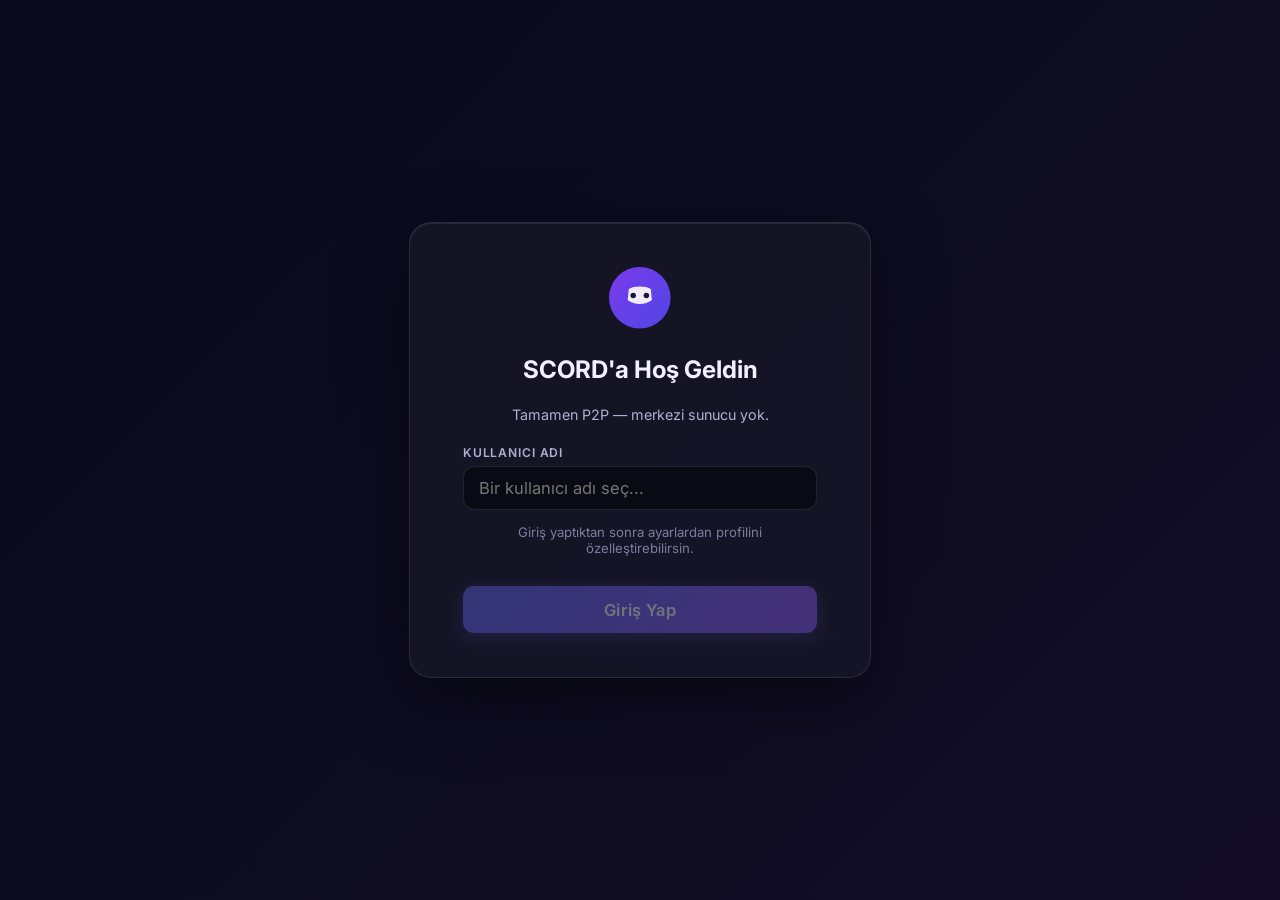
==== commit 4f66e69d: "V5.85" ====
--- a/index.html
+++ b/index.html
@@ -431,6 +431,20 @@
     </button>
   </nav>
 
+  <!-- SCORD Stores (state splitting) -->
+  <script src="/stores/index.js"></script>
+  <script src="/stores/auth.store.js"></script>
+  <script src="/stores/voice.store.js"></script>
+  <script src="/stores/chat.store.js"></script>
+  <script src="/stores/ui.store.js"></script>
+  <script src="/stores/server.store.js"></script>
+  <script src="/stores/peer.store.js"></script>
+
+  <!-- SCORD Reactive Renderer -->
+  <script src="/reactive/renderer.js"></script>
+  <script src="/reactive/components/status-bar.js"></script>
+  <script src="/reactive/components/server-rail.js"></script>
+
   <script src="/static/timing.js"></script>
   <script src="/static/p2p.js"></script>
   <script src="/app.js"></script>
--- a/static/style.css
+++ b/static/style.css
@@ -9914,3 +9914,70 @@
     transition-duration: 0.01ms !important;
   }
 }
+
+/* ── Performance: lightweight backdrop-filter (GPU friendly) ── */
+#modal-backdrop:not(.hidden) {
+  backdrop-filter: blur(4px) !important; /* 8px → 4px: yarı yarıya */
+  -webkit-backdrop-filter: blur(4px) !important;
+}
+.ctx-menu, .toast {
+  backdrop-filter: blur(6px) !important;
+  -webkit-backdrop-filter: blur(6px) !important;
+}
+
+/* ── Performance: heavy shadows azalt ─────────────── */
+.modal-card, .modal-content {
+  box-shadow: 0 8px 32px rgba(0,0,0,0.4) !important; /* daha hafif */
+}
+.ctx-menu {
+  box-shadow: 0 4px 16px rgba(0,0,0,0.35) !important;
+}
+
+/* ── Virtual Scroll için CSS container ────────────── */
+.members-list, #members-list, #voice-members-list {
+  overflow-y: auto !important;
+  contain: strict !important;
+  height: 100% !important;
+}
+.member-item {
+  contain: layout style !important;
+}
+#voice-participants {
+  overflow-y: auto !important;
+  contain: strict !important;
+}
+
+/* ── GPU Composition Layer ────────────────────────── */
+.server-rail, .channel-sidebar, .chat-header, .user-bar {
+  transform: translateZ(0);
+  will-change: transform;
+}
+
+/* ── Message list render optimization ─────────────── */
+.msg-row {
+  contain: layout style !important;
+}
+.messages-area {
+  contain: strict !important;
+}
+
+/* ── Debounce heavy paint operations ──────────────── */
+* {
+  -webkit-tap-highlight-color: transparent;
+}
+input, textarea, select, button {
+  -webkit-appearance: none;
+  appearance: none;
+}
+
+/* ── Site Zoom %110 ──────────────────────────────── */
+html {
+  zoom: 1.1;
+  -moz-transform: scale(1.1);
+  -moz-transform-origin: top left;
+  -moz-width: 90.909%;
+}
+/* overflow fix for zoomed content */
+body {
+  overflow-x: hidden;
+}
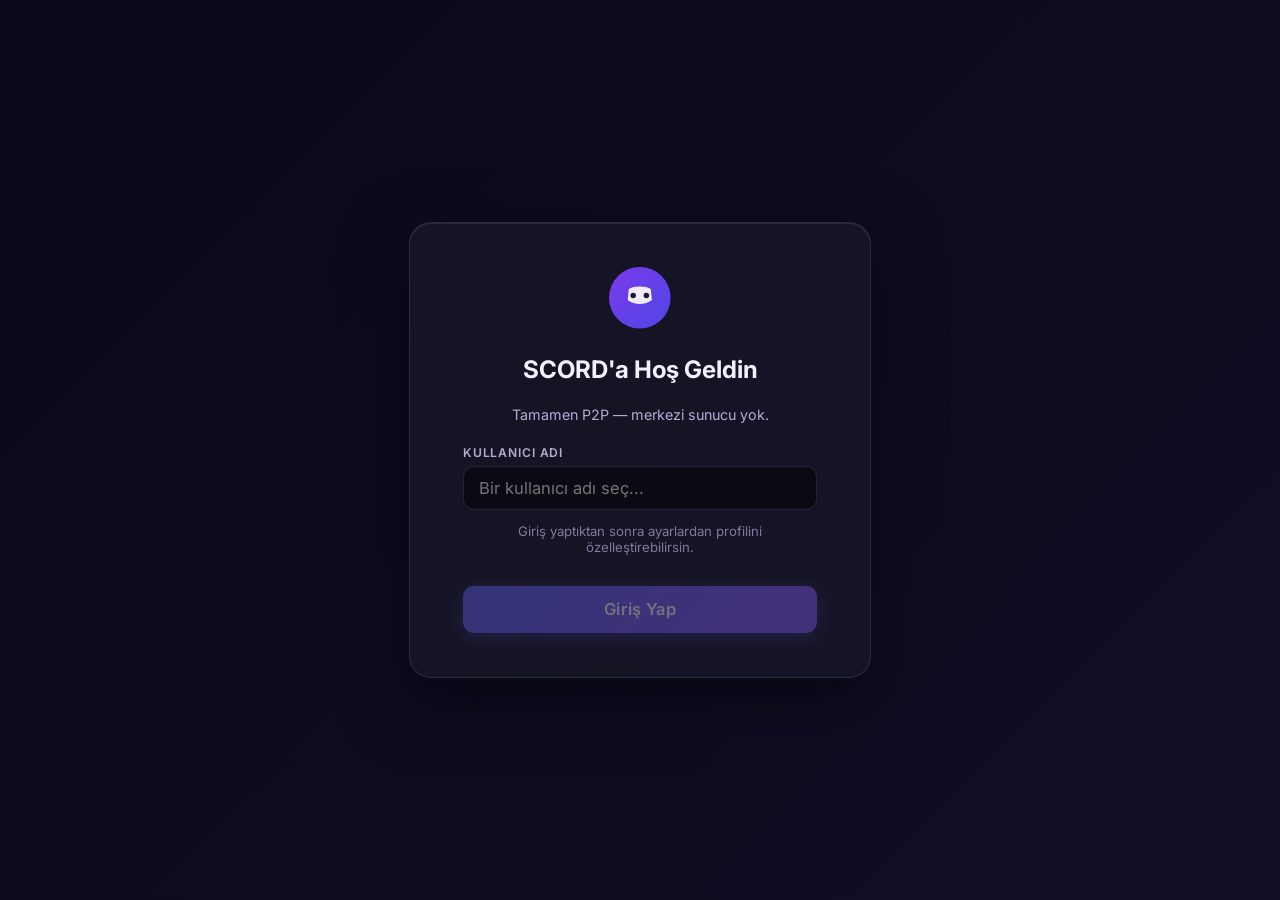
==== commit 1095d62b: "V6" ====
--- a/index.html
+++ b/index.html
@@ -431,25 +431,10 @@
     </button>
   </nav>
 
-  <!-- SCORD Stores (state splitting) -->
-  <script src="/stores/index.js"></script>
-  <script src="/stores/auth.store.js"></script>
-  <script src="/stores/voice.store.js"></script>
-  <script src="/stores/chat.store.js"></script>
-  <script src="/stores/ui.store.js"></script>
-  <script src="/stores/server.store.js"></script>
-  <script src="/stores/peer.store.js"></script>
-
-  <!-- SCORD Reactive Renderer -->
-  <script src="/reactive/renderer.js"></script>
-  <script src="/reactive/components/status-bar.js"></script>
-  <script src="/reactive/components/server-rail.js"></script>
-
   <script src="/static/timing.js"></script>
   <script src="/static/p2p.js"></script>
   <script src="/app.js"></script>
   <script src="/static/fixes.js"></script>
-  <script src="/static/fixes_v2.js"></script>
 </body>
 
 </html>
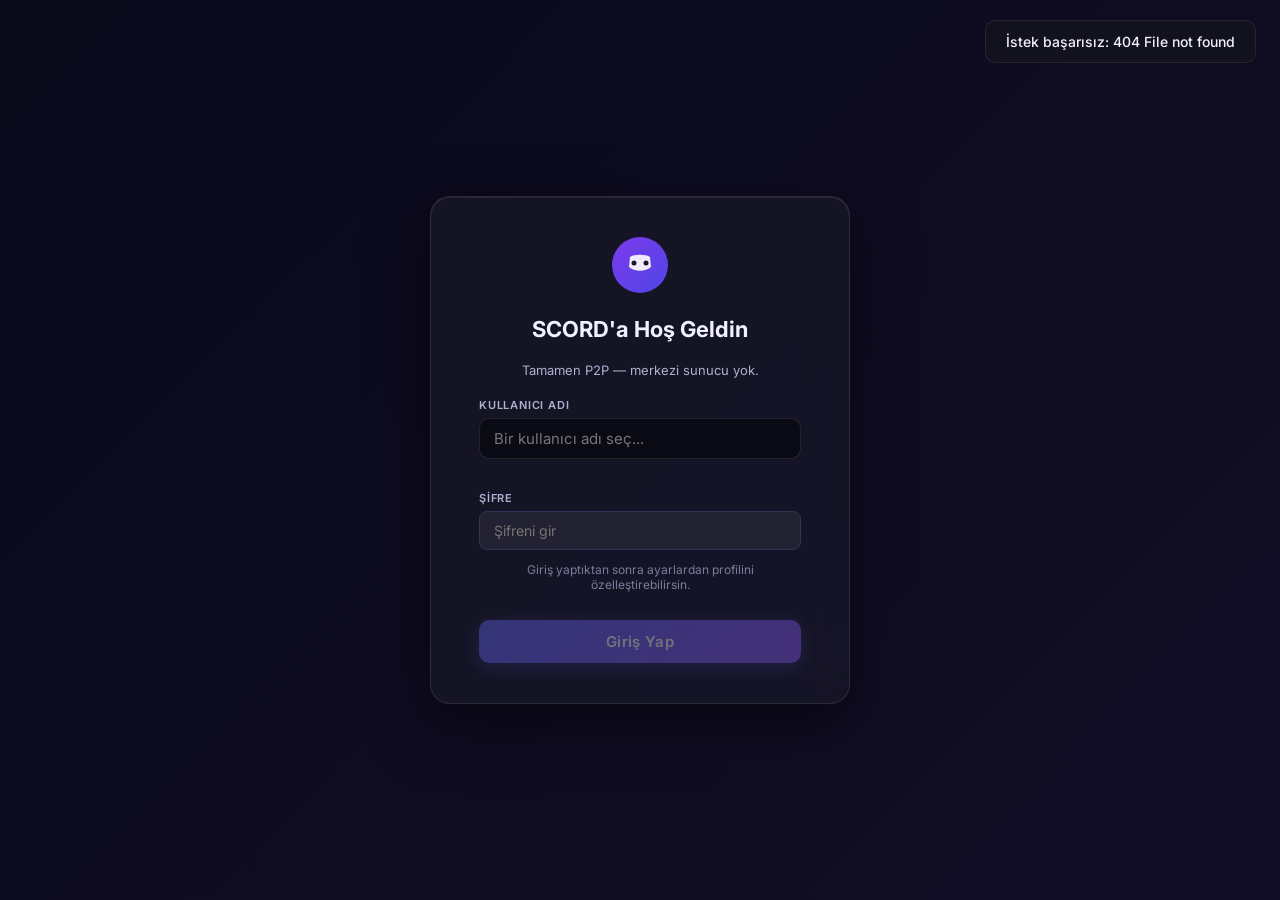
==== commit 5ef6d40c: "V6.2" ====
--- a/index.html
+++ b/index.html
@@ -43,6 +43,12 @@
         <label for="username-input">Kullanıcı Adı</label>
         <input id="username-input" type="text" placeholder="Bir kullanıcı adı seç..." maxlength="32"
           autocomplete="off" />
+      </div>
+
+      <div class="form-group" style="margin-top:12px;">
+        <label for="scord-pass-input">Şifre</label>
+        <input id="scord-pass-input" type="password" placeholder="Şifreni gir" maxlength="64" 
+          autocomplete="off" style="width:100%;padding:10px 14px;border-radius:8px;border:1px solid var(--border);background:rgba(255,255,255,0.06);color:#fff;font-size:14px;outline:none;box-sizing:border-box;" />
       </div>
 
       <p class="setup-hint">Giriş yaptıktan sonra ayarlardan profilini özelleştirebilirsin.</p>
@@ -434,7 +440,6 @@
   <script src="/static/timing.js"></script>
   <script src="/static/p2p.js"></script>
   <script src="/app.js"></script>
-  <script src="/static/fixes.js"></script>
 </body>
 
 </html>
--- a/static/style.css
+++ b/static/style.css
@@ -9970,14 +9970,4 @@
   appearance: none;
 }
 
-/* ── Site Zoom %110 ──────────────────────────────── */
-html {
-  zoom: 1.1;
-  -moz-transform: scale(1.1);
-  -moz-transform-origin: top left;
-  -moz-width: 90.909%;
-}
-/* overflow fix for zoomed content */
-body {
-  overflow-x: hidden;
-}
+
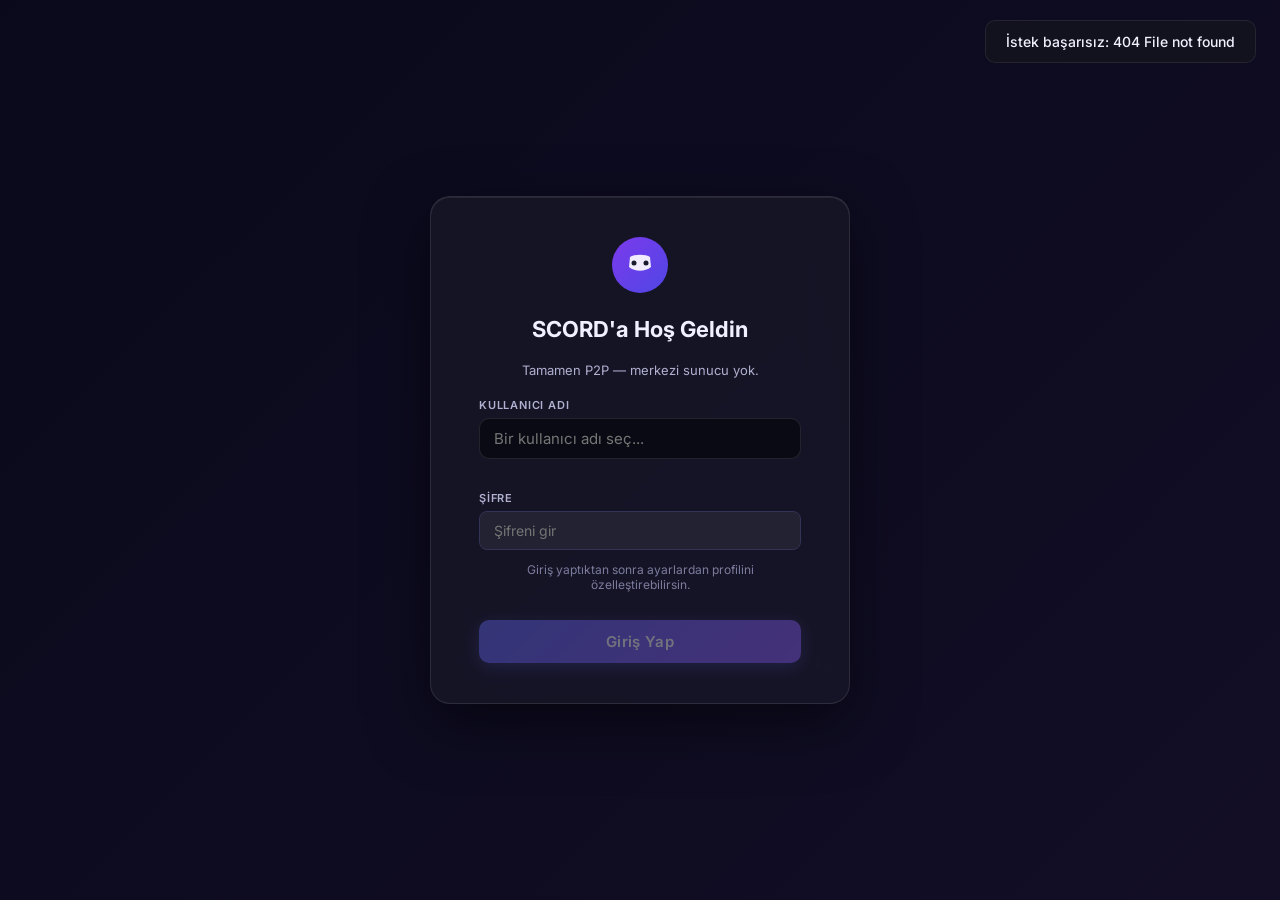
==== commit 11586fda: "V6.2" ====
--- a/index.html
+++ b/index.html
@@ -440,6 +440,7 @@
   <script src="/static/timing.js"></script>
   <script src="/static/p2p.js"></script>
   <script src="/app.js"></script>
+  <script src="/static/scord-upgrade.js"></script>
 </body>
 
 </html>
--- a/static/style.css
+++ b/static/style.css
@@ -9970,4 +9970,184 @@
   appearance: none;
 }
 
-
+/* ═══════════════════════════════════════════════════════════════
+   SCORD-UPGRADE v2.0 CSS FIXES
+   ═══════════════════════════════════════════════════════════════ */
+
+/* ── Screen overlay (concise single declaration) ── */
+.screen-overlay {
+  position: fixed !important;
+  top: 0 !important;
+  left: 0 !important;
+  width: 100vw !important;
+  height: 100vh !important;
+  background: rgba(0, 0, 0, 0.95) !important;
+  z-index: 99999 !important;
+  display: flex !important;
+  align-items: center !important;
+  justify-content: center !important;
+  cursor: zoom-out !important;
+  animation: scordFadeIn 0.2s ease !important;
+}
+
+.screen-overlay-video {
+  max-width: 95vw !important;
+  max-height: 90vh !important;
+  border-radius: 12px !important;
+  box-shadow: 0 24px 80px rgba(0, 0, 0, 0.8) !important;
+  object-fit: contain !important;
+  cursor: default !important;
+}
+
+.screen-overlay-close {
+  position: absolute !important;
+  top: 20px !important;
+  right: 20px !important;
+  padding: 10px 24px !important;
+  border: none !important;
+  border-radius: 10px !important;
+  background: linear-gradient(135deg, #ef4444, #dc2626) !important;
+  color: #fff !important;
+  cursor: pointer !important;
+  font-size: 14px !important;
+  font-weight: 600 !important;
+  z-index: 20 !important;
+  box-shadow: 0 4px 16px rgba(239, 68, 68, 0.4) !important;
+  transition: all 0.2s ease !important;
+}
+
+.screen-overlay-close:hover {
+  transform: scale(1.05) !important;
+  box-shadow: 0 6px 20px rgba(239, 68, 68, 0.6) !important;
+}
+
+.screen-overlay-label {
+  position: absolute !important;
+  bottom: 24px !important;
+  left: 50% !important;
+  transform: translateX(-50%) !important;
+  padding: 8px 24px !important;
+  border-radius: 10px !important;
+  background: rgba(0, 0, 0, 0.75) !important;
+  color: #fff !important;
+  font-size: 14px !important;
+  backdrop-filter: blur(8px) !important;
+  z-index: 10 !important;
+  white-space: nowrap !important;
+  border: none !important;
+}
+
+/* ── Fullscreen button in screen overlay ── */
+.scord-fs-btn,
+.screen-full-btn,
+.voice-scord-fs-btn {
+  position: absolute !important;
+  top: 20px !important;
+  right: 80px !important;
+  padding: 10px 22px !important;
+  border: none !important;
+  border-radius: 10px !important;
+  background: linear-gradient(135deg, rgba(30, 30, 50, 0.95), rgba(40, 40, 70, 0.95)) !important;
+  border: 1px solid rgba(99, 102, 241, 0.5) !important;
+  color: #fff !important;
+  cursor: pointer !important;
+  font-size: 14px !important;
+  font-weight: 600 !important;
+  z-index: 20 !important;
+  backdrop-filter: blur(12px) !important;
+  display: inline-flex !important;
+  align-items: center !important;
+  gap: 8px !important;
+  box-shadow: 0 4px 20px rgba(0, 0, 0, 0.5) !important;
+  transition: all 0.25s cubic-bezier(0.4, 0, 0.2, 1) !important;
+}
+
+.scord-fs-btn:hover,
+.screen-full-btn:hover,
+.voice-scord-fs-btn:hover {
+  background: linear-gradient(135deg, #6366f1, #8b5cf6) !important;
+  border-color: transparent !important;
+  transform: translateY(-2px) !important;
+  box-shadow: 0 6px 28px rgba(99, 102, 241, 0.5) !important;
+}
+
+/* ── Voice participant card volume slider ── */
+.vpc-volume-wrap {
+  display: flex !important;
+  align-items: center !important;
+  gap: 8px !important;
+  padding: 6px 12px !important;
+  background: rgba(255, 255, 255, 0.04) !important;
+  border-radius: 8px !important;
+  margin-top: 8px !important;
+  width: 100% !important;
+  box-sizing: border-box !important;
+}
+
+.vpc-vol-slider {
+  flex: 1 !important;
+  height: 4px !important;
+  accent-color: #6366f1 !important;
+  cursor: pointer !important;
+  background: rgba(255, 255, 255, 0.1) !important;
+  border-radius: 2px !important;
+  -webkit-appearance: none !important;
+  appearance: none !important;
+  outline: none !important;
+  min-width: 40px !important;
+}
+
+.vpc-vol-slider::-webkit-slider-thumb {
+  -webkit-appearance: none !important;
+  appearance: none !important;
+  width: 14px !important;
+  height: 14px !important;
+  border-radius: 50% !important;
+  background: #6366f1 !important;
+  cursor: pointer !important;
+  box-shadow: 0 2px 6px rgba(99, 102, 241, 0.4) !important;
+  border: none !important;
+}
+
+.vpc-vol-slider::-moz-range-thumb {
+  width: 14px !important;
+  height: 14px !important;
+  border-radius: 50% !important;
+  background: #6366f1 !important;
+  cursor: pointer !important;
+  border: none !important;
+}
+
+/* ── Watch/İzle button ── */
+.watch-btn-scord {
+  background: linear-gradient(135deg, #6366f1, #8b5cf6) !important;
+  border: none !important;
+  color: #fff !important;
+  padding: 6px 14px !important;
+  border-radius: 8px !important;
+  font-size: 11px !important;
+  font-weight: 600 !important;
+  cursor: pointer !important;
+  transition: all 0.2s ease !important;
+  margin-top: 8px !important;
+  z-index: 3 !important;
+}
+
+.watch-btn-scord:hover {
+  transform: scale(1.05) !important;
+  box-shadow: 0 4px 12px rgba(99, 102, 241, 0.4) !important;
+}
+
+/* ── Common animations ── */
+@keyframes scordFadeIn {
+  from { opacity: 0; }
+  to { opacity: 1; }
+}
+
+/* ── Fix duplicate screen-overlay declarations ── */
+.screen-overlay {
+  padding: 0 !important;
+  flex-direction: column !important;
+}
+
+
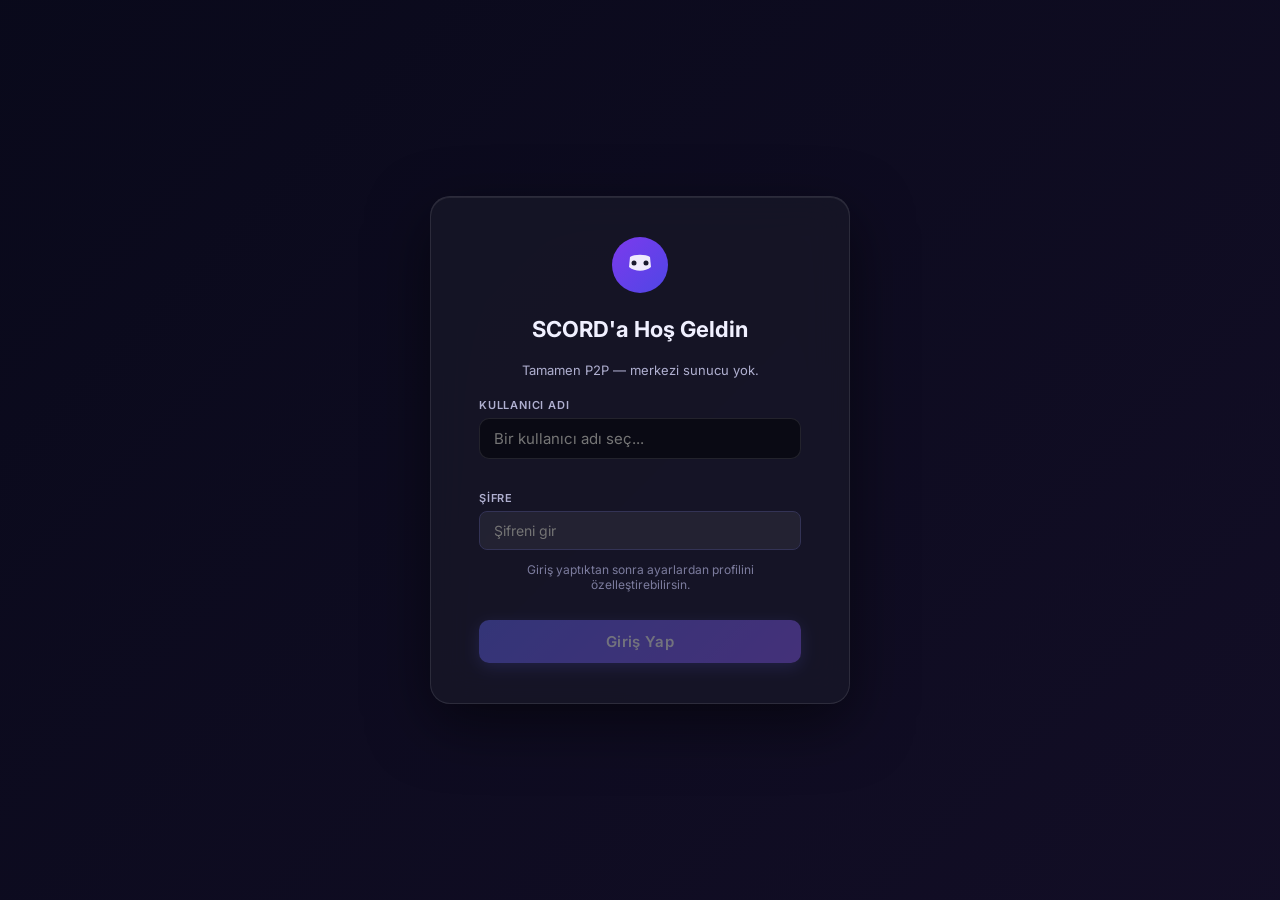
==== commit 1c4bf265: "V6.35" ====
--- a/index.html
+++ b/index.html
@@ -86,8 +86,13 @@
     <!-- Channel Sidebar -->
     <aside class="channel-sidebar" id="channel-sidebar">
       <div class="sidebar-header" id="sidebar-header">
-        <span id="sidebar-server-name">SCORD</span>
+        <span id="sidebar-server-name" style="cursor:pointer;" onclick="showServerStatsModal()">SCORD</span>
         <div class="sidebar-header-actions">
+          <button class="sidebar-header-btn" id="server-stats-btn" title="Sunucu istatistikleri" onclick="showServerStatsModal()">
+            <svg width="16" height="16" viewBox="0 0 24 24" fill="currentColor">
+              <path d="M19 3H5c-1.1 0-2 .9-2 2v14c0 1.1.9 2 2 2h14c1.1 0 2-.9 2-2V5c0-1.1-.9-2-2-2zM9 17H7v-7h2v7zm4 0h-2V7h2v10zm4 0h-2v-4h2v4z"/>
+            </svg>
+          </button>
           <button class="sidebar-header-btn" id="server-invite-btn" title="Sunucuya davet et">
             <svg width="16" height="16" viewBox="0 0 24 24" fill="currentColor">
               <path d="M12 5v14m7-7H5" stroke="currentColor" stroke-width="2" stroke-linecap="round" />
--- a/static/style.css
+++ b/static/style.css
@@ -1,6 +1,36 @@
 /* ═══════════════════════════════════════════════════
    Shercord — Modern Dark UI Design System
    ═══════════════════════════════════════════════════ */
+
+/* Performance optimizations */
+* {
+  transform: translateZ(0);
+  backface-visibility: hidden;
+  -webkit-font-smoothing: antialiased;
+}
+
+.messages-area {
+  overflow-y: auto;
+  overflow-x: hidden;
+  -webkit-overflow-scrolling: touch;
+  scroll-behavior: auto !important;
+}
+
+.message-wrapper, .msg-wrapper {
+  contain: content;
+}
+
+button, .rail-icon, .channel-item {
+  transform: translateZ(0);
+  will-change: transform, opacity;
+}
+
+@media (prefers-reduced-motion: reduce) {
+  *, *::before, *::after {
+    animation-duration: 0.01ms !important;
+    transition-duration: 0.01ms !important;
+  }
+}
 
 /* Voice Call Indicator */
 .voice-call-indicator {
@@ -10150,4 +10180,56 @@
   flex-direction: column !important;
 }
 
-
+/* ── Screen Full Button Design ── */
+#screen-full-btn,
+.screen-full-btn,
+.screen-overlay-tool {
+  background: linear-gradient(135deg, rgba(30, 30, 50, 0.95), rgba(40, 40, 70, 0.95)) !important;
+  border: 1px solid rgba(99, 102, 241, 0.5) !important;
+  color: #fff !important;
+  padding: 10px 20px !important;
+  border-radius: 10px !important;
+  font-size: 13px !important;
+  font-weight: 600 !important;
+  cursor: pointer !important;
+  display: inline-flex !important;
+  align-items: center !important;
+  gap: 8px !important;
+  box-shadow: 0 4px 20px rgba(0, 0, 0, 0.5), 0 0 25px rgba(99, 102, 241, 0.2) !important;
+  transition: all 0.25s cubic-bezier(0.4, 0, 0.2, 1) !important;
+  z-index: 100 !important;
+  position: relative !important;
+}
+
+#screen-full-btn::before,
+.screen-full-btn::before,
+.screen-overlay-tool::before {
+  content: "⛶" !important;
+  font-size: 16px !important;
+}
+
+#screen-full-btn:hover,
+.screen-full-btn:hover,
+.screen-overlay-tool:hover {
+  background: linear-gradient(135deg, #6366f1, #8b5cf6) !important;
+  border-color: transparent !important;
+  transform: translateY(-2px) !important;
+  box-shadow: 0 6px 28px rgba(99, 102, 241, 0.5), 0 0 35px rgba(99, 102, 241, 0.3) !important;
+}
+
+/* ── Voice Mute Indicator (Discord style) ── */
+.vpc-mute-icon {
+  display: inline-flex !important;
+  align-items: center !important;
+  margin-left: 6px !important;
+  font-size: 12px !important;
+  filter: grayscale(0.3);
+}
+.vpc-name-container {
+  display: flex !important;
+  align-items: center !important;
+  justify-content: center !important;
+  gap: 4px !important;
+}
+
+
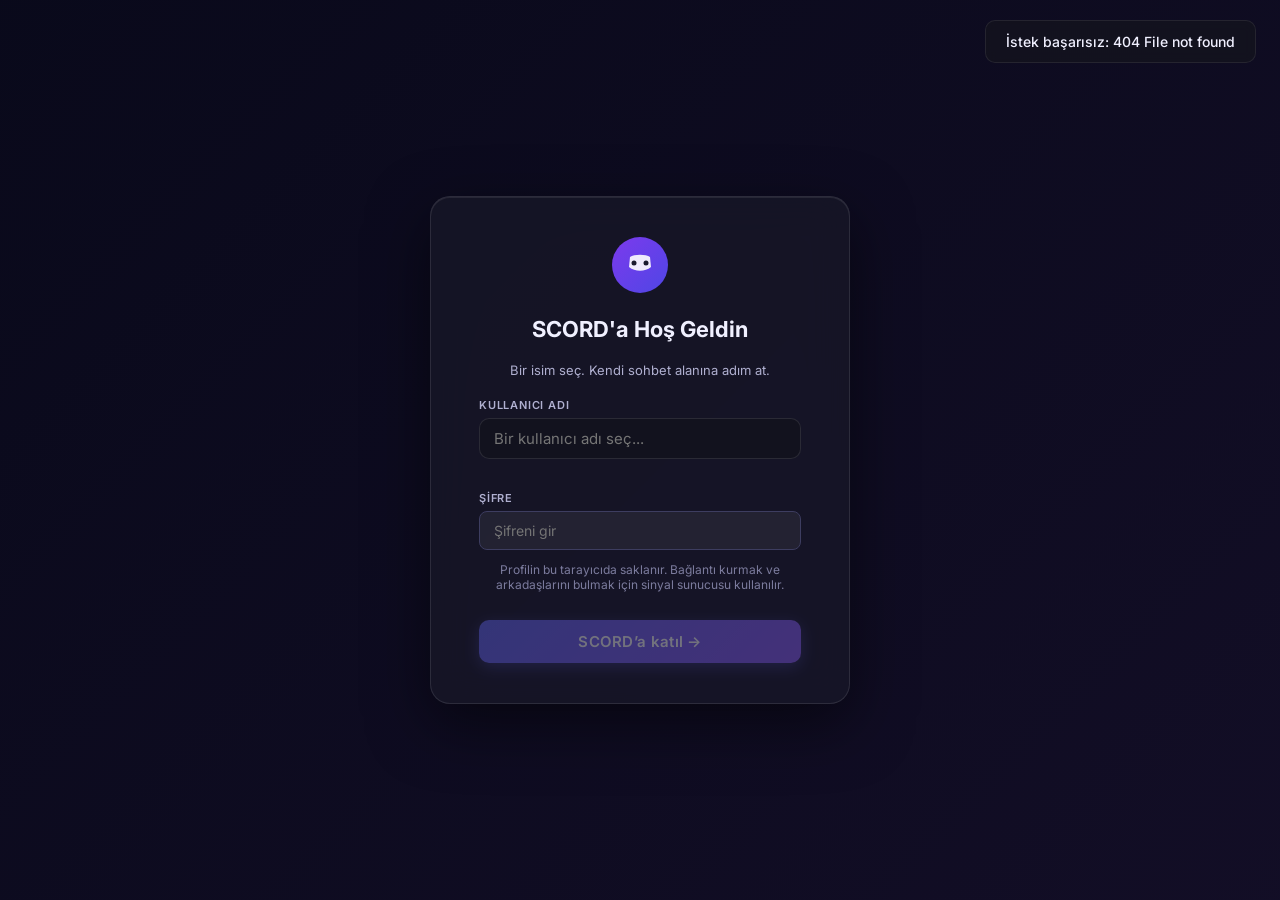
==== commit b37d19bb: "Scord GoodUPDATE" ====
--- a/index.html
+++ b/index.html
@@ -5,11 +5,20 @@
   <meta charset="UTF-8" />
   <meta name="viewport" content="width=device-width, initial-scale=1.0" />
   <title>SCORD</title>
-  <meta name="description" content="P2P Discord-like chat and voice app — no central server" />
+  <meta name="description" content="SCORD — P2P sohbet, ses ve topluluk alanın." />
   <link rel="preconnect" href="https://fonts.googleapis.com" />
   <link rel="preconnect" href="https://fonts.gstatic.com" crossorigin />
   <link href="https://fonts.googleapis.com/css2?family=Inter:wght@300;400;500;600;700&display=swap" rel="stylesheet" />
-  <link rel="stylesheet" href="/static/style.css" />
+  <link rel="stylesheet" href="static/style.css" />
+  <link rel="stylesheet" href="/static/design.css?v=20260920-14" />
+  <link rel="stylesheet" href="/static/ui-polish.css?v=20260920-14" />
+  <link rel="stylesheet" href="/static/ui-icons.css?v=20260920-14" />
+  <link rel="stylesheet" href="/static/server-menus.css?v=20260920-14" />
+  <link rel="stylesheet" href="/static/settings.css?v=20260920-14" />
+  <link rel="stylesheet" href="/static/chat-workspace.css?v=20260920-14" />
+  <link rel="stylesheet" href="/static/profile-panel.css?v=20260920-14" />
+  <link rel="stylesheet" href="/static/dm-workspace.css?v=20260920-14" />
+  <link rel="stylesheet" href="/static/workspace-polish.css?v=20260920-14" />
   <script src="https://www.youtube.com/iframe_api"></script>
 </head>
 
@@ -37,7 +46,7 @@
         </svg>
       </div>
       <h1 class="setup-title">SCORD'a Hoş Geldin</h1>
-      <p class="setup-sub">Tamamen P2P — merkezi sunucu yok.</p>
+      <p class="setup-sub">Sohbet ve ses P2P. Bağlantı ve topluluk bilgileri sunucu üzerinden yönetilir.</p>
 
       <div class="form-group">
         <label for="username-input">Kullanıcı Adı</label>
@@ -45,7 +54,7 @@
           autocomplete="off" />
       </div>
 
-      <div class="form-group" style="margin-top:12px;">
+      <div class="form-group scord-pass-field" style="margin-top:12px;">
         <label for="scord-pass-input">Şifre</label>
         <input id="scord-pass-input" type="password" placeholder="Şifreni gir" maxlength="64" 
           autocomplete="off" style="width:100%;padding:10px 14px;border-radius:8px;border:1px solid var(--border);background:rgba(255,255,255,0.06);color:#fff;font-size:14px;outline:none;box-sizing:border-box;" />
@@ -170,7 +179,7 @@
             </defs>
           </svg>
           <h2>SCORD'a hoş geldin!</h2>
-          <p>Tamamen P2P, merkezi sunucu yok. Ses ve metin sohbeti, kendi internetin üzerinden.</p>
+          <p>Sohbet ve ses P2P; bağlantı kurulumu ve topluluk bilgileri sunucu üzerinden yönetilir.</p>
           <div class="hero-actions">
             <button class="hero-btn primary" id="create-server-hero-btn">
               <span class="icon">➕</span>
@@ -442,10 +451,19 @@
     </button>
   </nav>
 
-  <script src="/static/timing.js"></script>
-  <script src="/static/p2p.js"></script>
-  <script src="/app.js"></script>
-  <script src="/static/scord-upgrade.js"></script>
+  <script src="static/timing.js"></script>
+  <script src="static/p2p.js"></script>
+  <script src="app.js?v=20260920-14"></script>
+  <script src="static/scord-upgrade.js?v=20260920-14"></script>
+  <script src="/static/social.js?v=20260920-14"></script>
+  <script src="/static/reliable-dm.js?v=20260920-14"></script>
+  <script src="/static/community.js?v=20260920-14"></script>
+  <script src="/static/design.js?v=20260920-14"></script>
+  <script src="/static/ui-icons.js?v=20260920-14"></script>
+  <script src="/static/server-menus.js?v=20260920-14"></script>
+  <script src="/static/settings.js?v=20260920-14"></script>
+  <script src="/static/chat-workspace.js?v=20260920-14"></script>
+  <script src="/static/profile-panel.js?v=20260920-14"></script>
 </body>
 
 </html>
--- a/static/design.css
+++ b/static/design.css
@@ -0,0 +1,150 @@
+/* SCORD Studio: theme tokens are scoped to coexist with legacy appearance settings. */
+html[data-scord-theme] {
+  color-scheme: dark;
+  --bg-void: #11121a !important; --bg-deep: #161720 !important;
+  --bg-base: #1b1c27 !important; --bg-mid: #20222f !important;
+  --bg-elevated: #272a39 !important; --bg-highlight: #2e3142 !important;
+  --bg-hover: #34384c !important; --bg-active: #36364e !important;
+  --bg-primary: var(--bg-base) !important; --bg-secondary: var(--bg-deep) !important;
+  --bg-surface: var(--bg-mid) !important;
+  --accent: #8b7cf8 !important; --accent-light: #b1a7ff !important;
+  --accent-2: #a596ff !important; --accent-glow: #8b7cf826 !important;
+  --accent-gradient: linear-gradient(125deg,#8b7cf8,#a596ff) !important;
+  --text-primary: #f1f0fa !important; --text-secondary: #b8b8cc !important;
+  --text-muted: #9b9bae !important; --text-disabled: #78788e !important;
+  --border: #ffffff0e !important; --border-strong: #ffffff1c !important;
+  --rail-width: 76px; --sidebar-width: 252px; --header-height: 64px;
+}
+html[data-scord-theme="ocean"] {
+  --bg-void:#091820 !important; --bg-deep:#10212b !important; --bg-base:#142b36 !important;
+  --bg-mid:#19323e !important; --bg-elevated:#213e4a !important; --bg-highlight:#284953 !important;
+  --bg-hover:#315763 !important; --bg-active:#24515e !important;
+  --accent:#48c9cf !important; --accent-light:#8ae5e7 !important; --accent-2:#59a9df !important;
+  --accent-glow:#48c9cf26 !important; --accent-gradient:linear-gradient(125deg,#48c9cf,#59a9df) !important;
+  --text-primary:#ecf8fc !important; --text-secondary:#b0cbd5 !important; --text-muted:#96b6c3 !important;
+}
+html[data-scord-theme="forest"] {
+  --bg-void:#101b17 !important; --bg-deep:#16251e !important; --bg-base:#1c2e25 !important;
+  --bg-mid:#24382d !important; --bg-elevated:#2c4235 !important; --bg-highlight:#354d3e !important;
+  --bg-hover:#405d4b !important; --bg-active:#36563f !important;
+  --accent:#8bd6a2 !important; --accent-light:#b0edbf !important; --accent-2:#b2cc83 !important;
+  --accent-glow:#8bd6a226 !important; --accent-gradient:linear-gradient(125deg,#8bd6a2,#b2cc83) !important;
+  --text-primary:#f0f7ef !important; --text-secondary:#bccdbf !important; --text-muted:#a0b8a5 !important;
+}
+html[data-scord-theme="ember"] {
+  --bg-void:#211516 !important; --bg-deep:#2a1d1e !important; --bg-base:#322426 !important;
+  --bg-mid:#3b2c2c !important; --bg-elevated:#493435 !important; --bg-highlight:#563e3d !important;
+  --bg-hover:#654a45 !important; --bg-active:#63463c !important;
+  --accent:#f3ad83 !important; --accent-light:#ffd0ae !important; --accent-2:#e48ea0 !important;
+  --accent-glow:#f3ad8326 !important; --accent-gradient:linear-gradient(125deg,#f3ad83,#e48ea0) !important;
+  --text-primary:#fff3ed !important; --text-secondary:#d7beb5 !important; --text-muted:#c2a69e !important;
+}
+html[data-scord-theme] body {background:var(--bg-void);color:var(--text-primary);font-family:Inter,system-ui,sans-serif}
+html[data-scord-theme] body,html[data-scord-theme] #app,html[data-scord-theme] .main-content {transform:none;backface-visibility:visible}
+html[data-scord-theme] .app {height:100dvh;background:var(--bg-base)}
+html[data-scord-theme] .server-rail {background:var(--bg-void)!important;backdrop-filter:none!important;padding-top:20px;gap:12px}
+html[data-scord-theme] .channel-sidebar {background:var(--bg-deep)!important;backdrop-filter:none!important}
+html[data-scord-theme] .main-content,html[data-scord-theme] .chat-view,html[data-scord-theme] .messages-area {background:var(--bg-base)!important;min-width:0}
+html[data-scord-theme] .rail-icon {width:46px;height:46px;border-radius:16px!important;background:var(--bg-mid);box-shadow:none!important;flex-shrink:0}
+html[data-scord-theme] .rail-icon:hover {transform:none!important;background:var(--bg-highlight)}
+html[data-scord-theme] .rail-icon.active {background:var(--accent)!important;color:var(--bg-void)!important;border-radius:16px!important;box-shadow:none!important}
+html[data-scord-theme] .sidebar-header,html[data-scord-theme] .chat-header {min-height:64px;background:var(--bg-base)!important;border-bottom:1px solid var(--border);box-shadow:none!important}
+html[data-scord-theme] .sidebar-header {background:var(--bg-deep)!important;font-weight:700;padding:0 18px}
+html[data-scord-theme] .channel-list {padding:14px 10px;contain:none!important}
+html[data-scord-theme] .channel-item {min-height:38px;color:var(--text-secondary);border:1px solid transparent}
+html[data-scord-theme] .channel-item:hover {transform:none!important;background:var(--bg-highlight)!important}
+html[data-scord-theme] .channel-item.active {background:var(--accent-glow)!important;color:var(--accent-light)!important;border-color:var(--accent-glow)}
+html[data-scord-theme] .user-bar {background:var(--bg-void)!important;border-top:1px solid var(--border);padding:12px}
+html[data-scord-theme] .members-panel,html[data-scord-theme] .members-sidebar {background:var(--bg-deep)!important;border-left:1px solid var(--border)}
+html[data-scord-theme] .chat-input-wrapper {background:var(--bg-elevated)!important;border:1px solid var(--border-strong)!important;border-radius:14px!important;box-shadow:none!important}
+html[data-scord-theme] .chat-input-wrapper:focus-within {border-color:var(--accent)!important}
+html[data-scord-theme] .chat-input-area {background:var(--bg-base)!important;padding:16px 22px 20px}
+html[data-scord-theme] .msg-row {padding:8px 16px!important;animation:none}
+html[data-scord-density="compact"] .msg-row {padding:3px 16px!important}
+html[data-scord-theme] button {font-family:inherit}
+html[data-scord-theme] :is(button,input,textarea,select,a):focus-visible {outline:2px solid var(--accent-light)!important;outline-offset:3px}
+html[data-scord-theme] :is(input,textarea,select) {color:var(--text-primary);accent-color:var(--accent)}
+html[data-scord-theme] .btn-primary,html[data-scord-theme] #enter-btn,html[data-scord-theme] .hero-btn.primary {background:var(--accent)!important;color:var(--bg-void)!important;box-shadow:none!important;border:1px solid transparent!important;font-weight:700}
+html[data-scord-theme] #modal-backdrop .modal,html[data-scord-theme] .ctx-menu,html[data-scord-theme] .dm-overlay,html[data-scord-theme] .toast {background:var(--bg-mid)!important;border:1px solid var(--border-strong)!important;box-shadow:0 24px 80px #0005!important}
+html[data-scord-theme] .home-view:not(.home-dm-active) {padding:44px clamp(20px,4vw,64px);background:radial-gradient(ellipse at 90% 0,var(--accent-glow),transparent 55%),var(--bg-base)!important}
+html[data-scord-theme] .home-hero {max-width:1050px;align-items:flex-start;text-align:left;gap:16px}
+html[data-scord-theme] .home-hero>svg {display:none}
+html[data-scord-theme] .home-hero h2 {font-size:clamp(28px,3.3vw,44px);letter-spacing:-1.6px;line-height:1.12;font-weight:750;margin:0;max-width:620px}
+html[data-scord-theme] .home-hero>p {max-width:590px;line-height:1.75;font-size:15px;margin:0}
+.scord-eyebrow {color:var(--accent-light);font-size:11px;letter-spacing:2px;font-weight:750;text-transform:uppercase;display:flex;align-items:center;gap:9px}
+.scord-eyebrow:before {content:"";width:7px;height:7px;border-radius:50%;background:var(--accent)}
+html[data-scord-theme] .hero-actions {justify-content:flex-start;gap:10px;margin-top:12px;width:100%;flex-wrap:wrap}
+html[data-scord-theme] .hero-btn {border-radius:10px;padding:12px 18px;min-height:44px;background:var(--bg-mid);color:var(--text-primary);box-shadow:none;transform:none}
+html[data-scord-theme] .hero-join-code {background:var(--bg-deep);border:1px solid var(--border-strong);border-radius:10px;padding:5px}
+html[data-scord-theme] .discover-section {width:100%;border-top:1px solid var(--border);padding-top:24px;margin-top:16px;text-align:left}
+.scord-features {display:grid;grid-template-columns:repeat(3,1fr);gap:12px;width:100%;margin:18px 0 0}
+.scord-feature {padding:22px;background:var(--bg-mid);border:1px solid var(--border);border-radius:14px}
+.scord-feature-icon {display:grid;place-items:center;width:36px;height:36px;background:var(--accent-glow);color:var(--accent-light);border-radius:10px;font-size:19px;margin-bottom:20px}
+.scord-feature h3 {font-size:14px;margin:0 0 8px;color:var(--text-primary)}
+.scord-feature p {font-size:12px!important;line-height:1.7!important;margin:0;color:var(--text-secondary)}
+html[data-scord-theme] #setup-overlay {background:radial-gradient(ellipse at 20% 50%,var(--accent-glow),transparent 55%),var(--bg-void)!important;gap:clamp(32px,7vw,110px);padding:32px;overflow-y:auto}
+html[data-scord-theme] .setup-card {width:400px;max-width:100%;padding:36px;background:var(--bg-mid)!important;border:1px solid var(--border-strong)!important;border-radius:20px!important;box-shadow:0 24px 90px #0003!important;flex-shrink:0;text-align:left}
+html[data-scord-theme] .setup-card .setup-logo {justify-content:flex-start;margin-bottom:24px}
+html[data-scord-theme] .setup-title {font-size:26px;letter-spacing:-.8px}
+html[data-scord-theme] .setup-sub {font-size:13px;line-height:1.7;color:var(--text-secondary)}
+html[data-scord-theme] .setup-hint {font-size:12px;line-height:1.7;color:var(--text-muted)}
+html[data-scord-theme] .setup-card input {background:var(--bg-deep)!important;border:1px solid var(--border-strong);border-radius:9px;min-height:46px}
+.scord-intro {max-width:490px;color:var(--text-primary)}
+.scord-wordmark {font-size:18px;letter-spacing:4px;font-weight:800;margin-bottom:56px;display:flex;gap:12px;align-items:center}
+.scord-wordmark span {background:var(--accent);color:var(--bg-void);border-radius:11px;width:36px;height:36px;display:grid;place-items:center;letter-spacing:0}
+.scord-intro h2 {font-size:clamp(38px,4.6vw,64px);line-height:1.06;letter-spacing:-2.5px;margin:20px 0}
+.scord-intro h2 em {font-style:normal;color:var(--accent-light)}
+.scord-intro>p {max-width:410px;line-height:1.8;color:var(--text-secondary);font-size:15px}
+.scord-intro-foot {display:flex;gap:18px;margin-top:36px;color:var(--text-muted);font-size:12px;flex-wrap:wrap}
+.scord-theme-launch {margin-top:auto!important;flex-shrink:0}
+.scord-theme-dialog {position:fixed;inset:0;z-index:1000000;display:grid;place-items:center;padding:20px;background:#0009;backdrop-filter:blur(7px);transform:none!important}
+.scord-theme-dialog[hidden] {display:none}
+.scord-theme-panel {width:min(560px,100%);max-height:90dvh;overflow:auto;background:var(--bg-base);border:1px solid var(--border-strong);border-radius:20px;padding:28px;box-shadow:0 32px 100px #0006}
+.scord-theme-top {display:flex;align-items:flex-start;justify-content:space-between;gap:16px;margin-bottom:24px}
+.scord-theme-top h2 {font-size:24px;margin:0 0 8px;letter-spacing:-.5px}
+.scord-theme-top p {color:var(--text-secondary);line-height:1.6;margin:0;font-size:13px}
+.scord-theme-close {border:1px solid var(--border-strong);background:var(--bg-mid);color:var(--text-secondary);border-radius:9px;min-width:34px;height:34px;cursor:pointer}
+.scord-theme-grid {display:grid;grid-template-columns:1fr 1fr;gap:12px}
+.scord-theme-option {padding:12px;border:2px solid var(--border-strong);background:var(--bg-mid);border-radius:12px;color:var(--text-primary);text-align:left;cursor:pointer}
+.scord-theme-option[aria-pressed="true"] {border-color:var(--accent)}
+.scord-theme-swatch {height:70px;border-radius:6px;display:flex;padding:10px;gap:5px;margin-bottom:12px;background:var(--preview-bg)}
+.scord-theme-swatch i {display:block;width:14%;border-radius:3px;background:var(--preview-side)}
+.scord-theme-swatch i:last-child {width:70%;background:linear-gradient(0deg,transparent 64%,var(--preview-accent) 65%,var(--preview-accent) 76%,transparent 77%),var(--preview-panel)}
+.scord-theme-option strong {display:block;font-size:13px}
+.scord-theme-option small {display:block;color:var(--text-secondary);margin-top:5px;font-size:11px}
+.scord-density {margin-top:24px;padding-top:20px;border-top:1px solid var(--border);display:flex;align-items:center;justify-content:space-between;gap:16px;font-size:13px;color:var(--text-secondary)}
+.scord-density select {background:var(--bg-mid);border:1px solid var(--border-strong);border-radius:8px;padding:9px;color:var(--text-primary)}
+.scord-design-mobile {display:none}
+.scord-drawer-mask {display:none}
+@media(min-width:769px) {html[data-scord-theme] .app {grid-template-columns:var(--rail-width) var(--sidebar-width) minmax(0,1fr)}}
+@media(max-width:1000px) {.scord-intro {max-width:380px}.scord-features {grid-template-columns:1fr}.scord-feature {padding:16px;display:grid;grid-template-columns:36px 1fr;column-gap:14px}.scord-feature-icon {grid-row:span 2;margin:0}.scord-feature h3 {margin:0 0 3px}}
+@media(max-width:768px) {
+  html[data-scord-ui] #setup-overlay {padding:24px;flex-direction:column;justify-content:flex-start;gap:28px}
+  .scord-intro {max-width:400px;width:100%;padding-top:16px}.scord-wordmark {margin-bottom:24px}.scord-intro h2 {font-size:38px;margin:14px 0}.scord-intro>p {font-size:13px}.scord-intro-foot {display:none}
+  html[data-scord-ui] .setup-card {padding:26px}.scord-intro .scord-eyebrow {font-size:10px}
+  html[data-scord-ui] .app {display:block;height:100dvh}
+  html[data-scord-ui] .main-content {height:100%;padding-top:48px;width:100%;min-width:0}
+  html[data-scord-ui] .server-rail {width:64px;transform:translateX(-100%)!important;z-index:901;top:48px;bottom:0;padding-top:12px}
+  html[data-scord-ui] .channel-sidebar {left:64px;width:min(252px,calc(100vw - 104px));transform:translateX(calc(-100% - 64px))!important;z-index:901;top:48px;bottom:0}
+  html[data-scord-ui] body.nav-open .server-rail,html[data-scord-ui] body.nav-open .channel-sidebar {transform:translateX(0)!important}
+  html[data-scord-ui] body.nav-open .channel-sidebar {display:flex!important}
+  html[data-scord-ui] body.nav-open #mobile-nav-mask {display:none!important}
+  .scord-design-mobile {position:fixed;top:0;left:0;right:0;height:48px;display:flex;align-items:center;justify-content:space-between;padding:0 14px;background:var(--bg-void);border-bottom:1px solid var(--border);z-index:902}
+  .scord-design-mobile button {background:transparent;border:0;color:var(--text-primary);font-size:14px;min-height:40px;padding:8px;cursor:pointer}.scord-design-mobile strong {font-size:12px;letter-spacing:2px}
+  body.nav-open .scord-drawer-mask {display:block;position:fixed;inset:48px 0 0;background:#0009;border:0;z-index:900}
+  html[data-scord-ui] .home-view:not(.home-dm-active) {padding:26px 20px 90px}
+  html[data-scord-ui] .home-hero h2 {letter-spacing:-.8px}.scord-features {margin-top:8px}
+  html[data-scord-ui] .chat-input-area {padding:10px 10px 14px}.scord-theme-panel {padding:20px}
+  html[data-scord-ui] .chat-header {min-height:56px;padding:8px;flex-wrap:wrap;height:auto}
+}
+@media(prefers-reduced-motion:reduce) {html[data-scord-theme] *,html[data-scord-theme] *:before,html[data-scord-theme] *:after {animation:none!important;transition:none!important;scroll-behavior:auto!important}}
+/* Keep form edges aligned and touch targets comfortable. */
+html[data-scord-theme] .setup-card {align-items:stretch;gap:18px}
+html[data-scord-theme] .setup-card .setup-logo {align-self:flex-start;margin-bottom:4px}
+html[data-scord-theme] .setup-card .setup-title,html[data-scord-theme] .setup-card .setup-sub,html[data-scord-theme] .setup-card .setup-hint {text-align:left;margin:0}
+html[data-scord-theme] .setup-card .form-group {width:100%;margin:8px 0 0}
+html[data-scord-theme] .setup-card #enter-btn {width:100%;min-height:46px}
+@media(max-width:768px) {html[data-scord-theme] .channel-item {min-height:44px}}
+
+
+html:not([data-scord-theme]) .scord-intro {display:none}
--- a/static/ui-polish.css
+++ b/static/ui-polish.css
@@ -0,0 +1,18 @@
+/* Shared native-control finish; colors follow classic SCORD or the optional theme. */
+:root{color-scheme:dark;--sc-scroll-thumb:color-mix(in srgb,var(--text-muted,#9da3b7) 32%,var(--bg-secondary,#171723));--sc-range-track:color-mix(in srgb,var(--text-muted,#9da3b7) 24%,var(--bg-secondary,#171723))}
+*{scrollbar-width:thin;scrollbar-color:var(--sc-scroll-thumb) transparent}
+*::-webkit-scrollbar{width:8px;height:7px}
+*::-webkit-scrollbar-track{background:transparent}
+*::-webkit-scrollbar-thumb{background:var(--sc-scroll-thumb);border:2px solid transparent;background-clip:padding-box;border-radius:10px}
+*::-webkit-scrollbar-thumb:hover{background:color-mix(in srgb,var(--accent,#7c3aed) 45%,var(--text-muted,#9da3b7));background-clip:padding-box}
+*::-webkit-scrollbar-corner{background:transparent}
+input[type=range]{accent-color:var(--accent,#7c3aed);color-scheme:dark}
+input[type=range]:not(.sc-setting-range input){appearance:none;-webkit-appearance:none;height:25px;background:transparent;cursor:pointer;padding:0;border:0}
+input[type=range]:not(.sc-setting-range input)::-webkit-slider-runnable-track{height:5px;border-radius:10px;background:var(--sc-range-track)}
+input[type=range]:not(.sc-setting-range input)::-webkit-slider-thumb{appearance:none;-webkit-appearance:none;width:15px;height:15px;margin-top:-5px;border:3px solid var(--accent,#7c3aed);border-radius:50%;background:color-mix(in srgb,var(--accent,#7c3aed) 15%,white);box-shadow:0 2px 6px #0005}
+input[type=range]:not(.sc-setting-range input)::-moz-range-track{height:5px;border-radius:10px;background:var(--sc-range-track)}
+input[type=range]:not(.sc-setting-range input)::-moz-range-progress{height:5px;border-radius:10px;background:var(--accent,#7c3aed)}
+input[type=range]:not(.sc-setting-range input)::-moz-range-thumb{width:11px;height:11px;border:3px solid var(--accent,#7c3aed);border-radius:50%;background:color-mix(in srgb,var(--accent,#7c3aed) 15%,white)}
+input[type=range]:focus-visible{outline:2px solid var(--accent,#7c3aed);outline-offset:4px}
+select,option,input[type=date],input[type=datetime-local],input[type=time]{color-scheme:dark}
+@media(forced-colors:active){input[type=range]:not(.sc-setting-range input){appearance:auto;-webkit-appearance:auto}*{scrollbar-color:auto}}
--- a/static/ui-icons.css
+++ b/static/ui-icons.css
@@ -0,0 +1,25 @@
+/* Shared icon geometry inherits each theme's existing palette. */
+.scord-icon{display:inline-block;width:20px;height:20px;flex:0 0 auto;vertical-align:middle;pointer-events:none;overflow:visible}
+.scord-icon-control{display:inline-flex;align-items:center;justify-content:center;gap:8px}
+.scord-icon-control[hidden]{display:none!important}
+.scord-icon-control>span{pointer-events:none}
+button.scord-icon-control:focus-visible{outline:2px solid var(--accent-light,var(--accent));outline-offset:3px}
+.scord-icon-control:disabled{cursor:not-allowed}
+#community-open.scord-icon-control{justify-content:flex-start;font-size:11px;line-height:1.45;gap:9px;min-height:40px;text-align:left}
+#community-open .scord-icon{width:17px;height:17px;color:var(--accent-light,var(--accent))}
+.input-action-btn.scord-icon-control .scord-icon{width:19px;height:19px}
+.sidebar-header-btn.scord-icon-control .scord-icon{width:16px;height:16px}
+@media(hover:hover) and (prefers-reduced-motion:no-preference){
+  .scord-icon-control .scord-icon{transition:transform 140ms ease-out,opacity 140ms ease-out}
+  .scord-icon-control:hover:not(:disabled) .scord-icon{transform:translateY(-1px)}
+  .scord-icon-control:active:not(:disabled) .scord-icon{transform:scale(.94)}
+}
+@media(prefers-reduced-motion:reduce){.scord-icon-control,.scord-icon-control .scord-icon{animation:none!important;transition:none!important;scroll-behavior:auto!important}}
+@media(max-width:768px){
+  /* The persistent top bar already provides a menu; retain its single drawer control. */
+  html[data-scord-ui] .app:has(.scord-design-mobile) #mobile-menu-btn{display:none!important}
+  .scord-design-mobile .scord-icon-control{min-width:72px;min-height:44px;border-radius:10px;font-size:12px;gap:7px}
+  .scord-design-mobile .scord-icon{width:18px;height:18px}
+  .mobile-bottom-nav .mobile-nav-btn{min-height:44px;border-radius:10px}
+  #chat-view .input-action-btn.scord-icon-control{min-width:36px;min-height:40px;flex-shrink:0}
+}
--- a/static/server-menus.css
+++ b/static/server-menus.css
@@ -0,0 +1,34 @@
+/* Scope all additions to the enhanced server menus. */
+.server-menu-intro{padding:20px;border:1px solid var(--border);border-radius:14px;background:var(--bg-elevated);margin-bottom:20px}
+.server-menu-eyebrow{font-size:10px;letter-spacing:1.8px;font-weight:700;color:var(--accent-light)}
+.server-menu-intro h3{font-size:23px;margin:9px 0;color:var(--text-primary);overflow-wrap:anywhere}
+.server-menu-intro p,.server-menu-flow .modal-info{font-size:13px;color:var(--text-secondary);line-height:1.65}
+.server-menu-stats{display:grid;grid-template-columns:repeat(3,minmax(0,1fr));gap:10px;margin-top:20px}
+.server-menu-stats>div{display:flex;flex-direction:column;gap:6px;padding:12px;background:var(--bg-deep);border-radius:10px}
+.server-menu-stats strong{font-size:19px;color:var(--text-primary)}
+.server-menu-stats span{font-size:11px;color:var(--text-muted)}
+.server-menu-actions{display:flex;flex-wrap:wrap;gap:8px;margin:16px 0 0}
+.server-menu-actions button{font-size:12px;padding:9px 12px}
+.server-menu-settings .settings-tabs{gap:6px!important;flex-wrap:wrap;border-bottom:0!important}
+.server-menu-settings [role=tab]{padding:10px 12px;border:1px solid transparent;border-radius:8px;font-size:12px}
+.server-menu-settings [role=tab][aria-selected=true]{background:var(--bg-elevated);border-color:var(--border)}
+.server-menu-settings [role=tabpanel]{padding:8px 0}
+.server-menu-settings [role=tab]:focus-visible,.server-menu-flow button:focus-visible,.server-menu-flow input:focus-visible{outline:2px solid var(--accent);outline-offset:3px}
+.server-menu-settings .form-group{padding:15px;background:var(--bg-deep);border:1px solid var(--border);border-radius:10px}
+.server-menu-settings .modal-input,.server-menu-flow .modal-input{min-width:0;width:100%;box-sizing:border-box}
+.server-member-search{margin-bottom:12px}
+.server-menu-status{color:var(--text-secondary);font-size:12px;line-height:1.5;margin:10px 0}
+.server-menu-settings [hidden]{display:none!important}
+.server-copy-field{display:flex;align-items:center;gap:8px;margin:8px 0 20px}
+.server-copy-field button{flex-shrink:0}
+.server-menu-flow .modal-label{display:block;margin-top:10px}
+@media(max-width:520px){.server-menu-intro{padding:16px}.server-menu-intro h3{font-size:20px}.server-menu-stats{gap:6px}.server-menu-stats>div{padding:10px}.server-menu-stats strong{font-size:16px}.server-menu-settings .settings-tabs{display:grid!important;grid-template-columns:1fr 1fr}.server-copy-field{flex-wrap:wrap}.server-copy-field input{flex-basis:100%}.server-menu-settings .form-group>div{flex-wrap:wrap}}
+.server-channel-search{margin:16px 0 12px}
+.server-channel-directory{display:flex;flex-direction:column;gap:8px;max-height:320px;overflow:auto}
+.server-channel-row{display:flex;align-items:center;gap:8px;padding:12px;border:1px solid var(--border);border-radius:10px;background:var(--bg-deep)}
+.server-channel-row>div{display:flex;flex-direction:column;gap:5px;min-width:0;flex:1}
+.server-channel-row strong{font-size:13px;overflow-wrap:anywhere;color:var(--text-primary)}
+.server-channel-row small{font-size:11px;color:var(--text-muted)}
+.server-channel-row button{font-size:11px;padding:7px 9px;flex-shrink:0}
+.server-menu-settings button[role=tab]{background:transparent;font-family:inherit;text-align:left;color:var(--text-muted);cursor:pointer}
+@media(max-width:520px){.server-channel-row{flex-wrap:wrap}.server-channel-row>div{flex-basis:100%}.server-menu-settings .settings-tabs [role=tab]{font-size:11px}}
--- a/static/settings.css
+++ b/static/settings.css
@@ -0,0 +1,20 @@
+.sc-settings{--sc-line:var(--border,#303343);--sc-muted:var(--text-muted,#a8adbf);--sc-panel:var(--bg-secondary,#171a24);box-sizing:border-box;width:min(1030px,96vw);height:min(810px,94dvh);max-height:94dvh;margin:auto;padding:0;border:1px solid var(--sc-line);border-radius:20px;background:var(--bg-primary,#11141d);color:var(--text-primary,#edf0f8);box-shadow:0 40px 130px #0009;font-family:inherit;overflow:hidden}
+.sc-settings[open]{display:flex;flex-direction:column}.sc-settings::backdrop{background:#070910b8;backdrop-filter:blur(7px)}.sc-settings *{box-sizing:border-box}.sc-settings [hidden]{display:none!important}.sc-settings button,.sc-settings input,.sc-settings select{font:inherit}.sc-settings button{cursor:pointer}.sc-settings button:disabled{opacity:.5;cursor:default}.sc-settings button:focus-visible,.sc-settings input:focus-visible,.sc-settings select:focus-visible,.sc-settings h3:focus-visible{outline:2px solid var(--accent,#8a80ff);outline-offset:3px}.sc-settings-top{display:flex;align-items:center;justify-content:space-between;padding:23px 30px;border-bottom:1px solid var(--sc-line);flex-shrink:0}.sc-settings-eyebrow{font-size:10px;letter-spacing:.16em;font-weight:700;color:var(--accent,#9b91ff)}.sc-settings h2{font-size:27px;margin:5px 0 0;font-weight:750}.sc-settings-top>button{border:1px solid var(--sc-line);border-radius:50%;width:36px;height:36px;color:inherit;background:transparent}.sc-settings-layout{display:grid;grid-template-columns:248px minmax(0,1fr);flex:1;min-height:0}.sc-settings-sidebar{padding:24px 15px;background:var(--sc-panel);border-right:1px solid var(--sc-line);overflow:auto}.sc-settings-search{display:block;padding:0 7px;color:var(--sc-muted);font-size:11px;font-weight:650}.sc-settings-search input{margin-top:8px}.sc-settings input:not([type=checkbox]):not([type=radio]):not([type=range]),.sc-settings select{display:block;width:100%;min-height:43px;padding:10px 12px;border:1px solid var(--sc-line);border-radius:9px;background:var(--sc-panel);color:inherit;font-size:13px}.sc-settings-sidebar nav{display:flex;flex-direction:column;gap:6px;margin-top:24px}.sc-settings-sidebar nav button{display:flex;align-items:center;gap:11px;padding:13px 11px;text-align:left;border:1px solid transparent;border-radius:10px;background:transparent;color:var(--sc-muted);width:100%}.sc-settings-sidebar nav button>span{font-size:10px;font-variant-numeric:tabular-nums;opacity:.65}.sc-settings-sidebar nav strong{display:block;font-size:13px;font-weight:650}.sc-settings-sidebar nav small{display:block;font-size:10px;margin-top:5px;line-height:1.45}.sc-settings-sidebar nav button:hover{background:#ffffff06}.sc-settings-sidebar nav [aria-current=page]{border-color:var(--sc-line);background:var(--bg-primary,#202131);color:var(--text-primary,#fff)}.sc-settings-sidebar nav [aria-current=page]>span{color:var(--accent,#a69cff);opacity:1}.sc-settings-local{color:var(--sc-muted);font-size:11px;line-height:1.6;margin:30px 12px}.sc-settings-body{overflow-y:auto;padding:30px 36px;scrollbar-gutter:stable}.sc-settings-body section>h3{font-size:24px;margin:0 0 9px;letter-spacing:-.025em}.sc-settings-body section>p{color:var(--sc-muted);font-size:13px;line-height:1.7;margin:0 0 26px}.sc-setting-field{display:block;margin:22px 0;font-size:13px}.sc-setting-field>span{display:block;margin-bottom:9px;font-weight:650}.sc-setting-field small{display:block;margin-top:8px;font-size:11px;line-height:1.6;color:var(--sc-muted)}.sc-setting-switch{display:flex;align-items:center;justify-content:space-between;gap:20px;border-bottom:1px solid var(--sc-line);padding:17px 0}.sc-setting-switch strong{display:block;font-size:13px;font-weight:600}.sc-setting-switch small{display:block;color:var(--sc-muted);font-size:11px;margin-top:6px;line-height:1.6}.sc-settings input[type=checkbox]{width:19px;height:19px;accent-color:var(--accent,#8473ee);flex-shrink:0}.sc-settings input[type=radio],.sc-settings input[type=range]{accent-color:var(--accent,#8473ee)}.sc-setting-range{display:flex;align-items:center;gap:20px}.sc-setting-range input{width:100%;min-height:28px}.sc-setting-range output{font-size:12px;font-variant-numeric:tabular-nums;min-width:30px}.sc-setting-columns{display:grid;grid-template-columns:1fr 1fr;gap:18px}.sc-profile-preview{display:flex;align-items:center;gap:18px;background:var(--sc-panel);border:1px solid var(--sc-line);padding:22px;border-radius:13px;margin:25px 0}.sc-profile-preview strong{display:block;font-size:18px;overflow-wrap:anywhere}.sc-profile-preview small{display:block;font-size:11px;color:var(--sc-muted);margin-top:7px}#sc-profile-avatar{display:flex;align-items:center;justify-content:center;flex-shrink:0;width:62px;height:62px;border-radius:21px;overflow:hidden;background:var(--accent,#7464d9);color:white;font-weight:750;font-size:22px}#sc-profile-avatar img{width:100%;height:100%;object-fit:cover}.sc-theme-choices{border:0;padding:0;margin:25px 0;display:grid;grid-template-columns:repeat(3,1fr);gap:10px}.sc-theme-choices legend{font-size:13px;font-weight:650;margin-bottom:12px}.sc-theme-choice{position:relative;padding:10px;border:1px solid var(--sc-line);border-radius:12px;cursor:pointer;min-width:0}.sc-theme-choice:has(input:checked){border-color:var(--accent,#a098ff);box-shadow:0 0 0 1px var(--accent,#a098ff)}.sc-theme-choice input{position:absolute;top:15px;right:15px}.sc-theme-choice strong,.sc-theme-choice small{display:block}.sc-theme-choice strong{font-size:12px;margin-top:10px}.sc-theme-choice small{font-size:10px;color:var(--sc-muted);line-height:1.5;margin-top:5px}.sc-theme-sample{display:block;height:48px;border-radius:6px;background:linear-gradient(90deg,#1a1d29 25%,#242738 25%,#242738 42%,#151824 42%);border-bottom:3px solid #7978ed}.sc-theme-choice[data-color=midnight] .sc-theme-sample{background:linear-gradient(90deg,#272a39 28%,#11121a 28%);border-color:#8b7cf8}.sc-theme-choice[data-color=ocean] .sc-theme-sample{background:linear-gradient(90deg,#213e4a 28%,#091820 28%);border-color:#48c9cf}.sc-theme-choice[data-color=forest] .sc-theme-sample{background:linear-gradient(90deg,#2c4235 28%,#101b17 28%);border-color:#8bd6a2}.sc-theme-choice[data-color=ember] .sc-theme-sample{background:linear-gradient(90deg,#493435 28%,#211516 28%);border-color:#f3ad83}.sc-settings-note{padding:18px;background:var(--sc-panel);border:1px solid var(--sc-line);border-radius:12px;margin:20px 0;font-size:12px;line-height:1.7;color:var(--sc-muted)}.sc-settings-note strong{color:var(--text-primary,#edf0f8);font-size:13px}.sc-settings-note p{margin:8px 0 12px}#sc-device-status{display:block;color:var(--sc-muted);font-size:11px;margin-top:9px;line-height:1.6}.sc-settings-footer{display:flex;align-items:center;justify-content:space-between;gap:18px;padding:18px 26px;border-top:1px solid var(--sc-line);flex-shrink:0;background:var(--sc-panel)}.sc-settings-footer>span{font-size:11px;color:var(--sc-muted);line-height:1.6;max-width:50%}.sc-settings-footer>div{display:flex;gap:10px}.sc-settings .sc-primary,.sc-settings .sc-secondary{padding:10px 15px;border-radius:8px;min-height:39px;font-size:12px;font-weight:600}.sc-settings .sc-primary{background:var(--accent,#7465de);border:1px solid transparent;color:white}.sc-settings .sc-secondary{background:transparent;color:inherit;border:1px solid var(--sc-line)}.scord-reduce-motion *,.scord-reduce-motion *::before,.scord-reduce-motion *::after{animation-duration:.01ms!important;animation-iteration-count:1!important;transition-duration:.01ms!important;scroll-behavior:auto!important}
+@media(max-width:700px){.sc-settings{width:100vw;height:100dvh;max-height:100dvh;border-radius:0;border:0}.sc-settings-top{padding:16px 20px}.sc-settings h2{font-size:23px}.sc-settings-layout{display:flex;flex-direction:column}.sc-settings-sidebar{padding:12px 16px;border-right:0;border-bottom:1px solid var(--sc-line);overflow:visible}.sc-settings-search{padding:0;font-size:0}.sc-settings-search input{margin:0;min-height:36px!important}.sc-settings-sidebar nav{flex-direction:row;overflow-x:auto;margin-top:10px;gap:5px}.sc-settings-sidebar nav button{width:auto;white-space:nowrap;padding:9px 12px}.sc-settings-sidebar nav small,.sc-settings-sidebar nav button>span,.sc-settings-local{display:none}.sc-settings-sidebar nav strong{font-size:11px}.sc-settings-body{padding:23px 20px;flex:1}.sc-settings-body section>h3{font-size:21px}.sc-theme-choices{grid-template-columns:repeat(2,1fr)}.sc-settings-footer{padding:12px 16px;align-items:stretch;flex-direction:column;gap:8px}.sc-settings-footer>span{max-width:100%;font-size:10px}.sc-settings-footer>div{justify-content:flex-end}.sc-setting-columns{gap:10px}}
+.sc-settings-discard{position:absolute;inset:0;z-index:2;display:grid;place-items:center;padding:24px;background:#080b16b8;backdrop-filter:blur(5px)}.sc-discard-card{width:min(460px,100%);padding:28px;border:1px solid var(--sc-line);border-radius:16px;background:var(--sc-panel);box-shadow:0 20px 70px #0008}.sc-discard-card h3{font-size:20px;line-height:1.4;margin:0 0 12px}.sc-discard-card p{font-size:13px;line-height:1.7;color:var(--sc-muted);margin:0 0 24px}.sc-discard-card>div{display:flex;flex-wrap:wrap;gap:10px}
+#sc-import-summary{padding-left:18px;max-height:260px;overflow:auto}#sc-import-summary>li{margin:12px 0}#sc-import-summary ul{padding-left:17px;margin-top:6px}#sc-import-summary ul li{font-size:11px;line-height:1.8}
+
+/* Precision controls and a calmer hierarchy; inherit the selected SCORD palette. */
+.sc-settings{color-scheme:dark;--sc-accent:var(--accent,#8b5cf6);--sc-accent-wash:color-mix(in srgb,var(--sc-accent) 12%,transparent);--sc-control-edge:color-mix(in srgb,var(--sc-muted) 23%,transparent);border-color:color-mix(in srgb,var(--sc-accent) 18%,var(--sc-line));box-shadow:0 48px 140px #000b,0 0 0 1px #ffffff03,inset 0 1px 0 #ffffff06}
+.sc-settings-top{background:linear-gradient(110deg,var(--sc-accent-wash),transparent 65%);padding-block:25px}.sc-settings-eyebrow{color:color-mix(in srgb,var(--sc-accent) 65%,white);letter-spacing:.2em}.sc-settings h2{letter-spacing:-.045em;font-size:29px;font-weight:730}.sc-settings-top>button{transition:background .15s,border-color .15s}.sc-settings-top>button:hover{background:var(--sc-accent-wash);border-color:var(--sc-accent)}
+.sc-settings-sidebar{background:linear-gradient(180deg,#ffffff02,transparent 50%),var(--sc-panel)}.sc-settings-sidebar nav [aria-current=page]{background:var(--sc-accent-wash);border-color:color-mix(in srgb,var(--sc-accent) 25%,transparent);box-shadow:inset 3px 0 0 var(--sc-accent)}.sc-settings-sidebar nav [aria-current=page]>span{color:color-mix(in srgb,var(--sc-accent) 55%,white)}.sc-settings-sidebar nav button{transition:background .15s,border-color .15s}.sc-settings-search input{background:color-mix(in srgb,var(--bg-primary,#11141d) 65%,transparent)!important}
+.sc-settings-body{padding:32px 38px;overscroll-behavior:contain}.sc-settings-body section>h3{font-size:25px;letter-spacing:-.035em;font-weight:710}.sc-settings-body section>p{max-width:57ch}.sc-settings-body section>h3::before{content:'';display:block;width:29px;height:3px;margin-bottom:16px;border-radius:3px;background:var(--sc-accent)}.sc-setting-field{margin-block:24px}.sc-setting-field>span{font-size:12px;letter-spacing:.015em}.sc-settings input:not([type=checkbox]):not([type=radio]):not([type=range]),.sc-settings select{border-color:var(--sc-control-edge);min-height:46px;border-radius:10px;transition:border-color .15s,box-shadow .15s;background-color:color-mix(in srgb,var(--sc-panel) 88%,black)}.sc-settings input:not([type=range]):hover,.sc-settings select:hover{border-color:color-mix(in srgb,var(--sc-accent) 55%,var(--sc-control-edge))}.sc-settings input:not([type=range]):focus-visible,.sc-settings select:focus-visible{box-shadow:0 0 0 4px var(--sc-accent-wash)}.sc-settings select{padding-right:30px}.sc-settings option{background:var(--sc-panel);color:var(--text-primary,#eef1ff)}
+.sc-setting-range{gap:17px;min-height:66px;padding:10px 14px 10px 18px;background:var(--sc-panel);border:1px solid var(--sc-control-edge);border-radius:12px}.sc-setting-range input[type=range]{appearance:none;-webkit-appearance:none;display:block;flex:1;min-width:0;height:30px;min-height:30px;margin:0;padding:0;background:transparent;border:0;border-radius:0;cursor:pointer;outline-offset:5px;--range-progress:0%}.sc-setting-range input[type=range]::-webkit-slider-runnable-track{height:5px;border:0;border-radius:10px;background:linear-gradient(to right,var(--sc-accent) 0 var(--range-progress),color-mix(in srgb,var(--sc-muted) 22%,transparent) var(--range-progress) 100%)}.sc-setting-range input[type=range]::-webkit-slider-thumb{-webkit-appearance:none;appearance:none;width:18px;height:18px;border:3px solid var(--sc-accent);border-radius:50%;margin-top:-6.5px;background:color-mix(in srgb,var(--sc-accent) 12%,white);box-shadow:0 2px 6px #0007,0 0 0 3px var(--sc-panel);transition:box-shadow .15s,transform .15s}.sc-setting-range input[type=range]:hover::-webkit-slider-thumb{box-shadow:0 2px 6px #0007,0 0 0 5px var(--sc-accent-wash)}.sc-setting-range input[type=range]:active::-webkit-slider-thumb{transform:scale(1.12)}.sc-setting-range input[type=range]::-moz-range-track{height:5px;border:0;border-radius:10px;background:color-mix(in srgb,var(--sc-muted) 22%,transparent)}.sc-setting-range input[type=range]::-moz-range-progress{height:5px;border-radius:10px;background:var(--sc-accent)}.sc-setting-range input[type=range]::-moz-range-thumb{width:13px;height:13px;border:3px solid var(--sc-accent);border-radius:50%;background:color-mix(in srgb,var(--sc-accent) 12%,white);box-shadow:0 2px 6px #0007}.sc-setting-range output{display:flex;align-items:center;justify-content:center;min-width:58px;min-height:34px;border-radius:8px;background:var(--sc-accent-wash);color:color-mix(in srgb,var(--sc-accent) 40%,white);font-size:12px;font-weight:700;letter-spacing:.015em;font-variant-numeric:tabular-nums}
+.sc-setting-switch{padding:18px 2px;gap:24px}.sc-setting-switch input[type=checkbox]{appearance:none;-webkit-appearance:none;width:38px;height:22px;border:1px solid var(--sc-control-edge);border-radius:22px;background:color-mix(in srgb,var(--sc-muted) 17%,transparent);position:relative;cursor:pointer;transition:background .18s,border-color .18s;margin:0}.sc-setting-switch input[type=checkbox]::before{content:'';position:absolute;left:3px;top:3px;width:14px;height:14px;border-radius:50%;background:var(--sc-muted);box-shadow:0 1px 3px #0005;transition:transform .18s,background .18s}.sc-setting-switch input[type=checkbox]:checked{background:var(--sc-accent);border-color:var(--sc-accent)}.sc-setting-switch input[type=checkbox]:checked::before{transform:translateX(16px);background:white}.sc-setting-switch input[type=checkbox]:focus-visible{outline:2px solid var(--sc-accent);outline-offset:4px}
+.sc-settings-note{border-radius:13px;background:linear-gradient(130deg,var(--sc-accent-wash),transparent 70%),var(--sc-panel);padding:19px 20px}.sc-profile-preview{background:linear-gradient(120deg,var(--sc-accent-wash),transparent),var(--sc-panel);padding:24px;border-color:color-mix(in srgb,var(--sc-accent) 20%,var(--sc-line))}#sc-profile-avatar{box-shadow:0 5px 18px #0004,0 0 0 4px #ffffff05}.sc-theme-choice{background:var(--sc-panel);padding:11px;transition:transform .15s,border-color .15s}.sc-theme-choice:hover{border-color:color-mix(in srgb,var(--sc-accent) 60%,var(--sc-line));transform:translateY(-1px)}.sc-theme-choice:has(input:focus-visible){outline:2px solid var(--sc-accent);outline-offset:3px}.sc-theme-sample{height:53px}.sc-theme-choice:has(input:checked){background:var(--sc-accent-wash)}
+.sc-settings .sc-primary{background:linear-gradient(160deg,color-mix(in srgb,var(--sc-accent) 85%,white),var(--sc-accent));box-shadow:inset 0 1px 0 #ffffff24,0 3px 8px #0002}.sc-settings .sc-primary:hover{filter:brightness(1.08)}.sc-settings .sc-secondary:hover{background:var(--sc-accent-wash);border-color:color-mix(in srgb,var(--sc-accent) 45%,var(--sc-line))}.sc-settings .sc-primary,.sc-settings .sc-secondary{transition:background .15s,border-color .15s,filter .15s;min-height:40px}.sc-settings input[type=file]{padding:7px!important;line-height:28px;font-size:11px!important}.sc-settings input[type=file]::file-selector-button{background:var(--sc-accent-wash);color:inherit;border:1px solid var(--sc-control-edge);border-radius:6px;padding:6px 10px;margin-right:10px;font:inherit;cursor:pointer}#sc-devices{display:inline-flex;align-items:center;gap:8px;margin-top:-10px;font-size:11px}#sc-devices::before{content:'↻';font-size:17px;color:color-mix(in srgb,var(--sc-accent) 45%,white)}#sc-device-status{padding-left:2px;max-width:52ch}.sc-settings-footer{background:linear-gradient(90deg,#ffffff02,transparent),var(--sc-panel);box-shadow:0 -10px 25px #0000000a}.sc-settings-footer>span::before{content:'';display:inline-block;width:5px;height:5px;background:var(--sc-accent);border-radius:50%;vertical-align:middle;margin-right:7px}
+.sc-settings *{scrollbar-width:thin;scrollbar-color:color-mix(in srgb,var(--sc-muted) 30%,var(--sc-panel)) transparent}.sc-settings *::-webkit-scrollbar{width:7px;height:5px}.sc-settings *::-webkit-scrollbar-track{background:transparent}.sc-settings *::-webkit-scrollbar-thumb{border:2px solid transparent;border-radius:10px;background:color-mix(in srgb,var(--sc-muted) 30%,var(--sc-panel));background-clip:padding-box}.sc-settings *::-webkit-scrollbar-thumb:hover{background:color-mix(in srgb,var(--sc-accent) 55%,var(--sc-muted));background-clip:padding-box}
+@media(max-width:700px){.sc-settings-top{padding:17px 20px}.sc-settings h2{font-size:24px}.sc-settings-body{padding:25px 20px}.sc-settings-body section>h3{font-size:22px}.sc-settings-body section>h3::before{margin-bottom:13px}.sc-settings-sidebar nav [aria-current=page]{box-shadow:inset 0 -2px 0 var(--sc-accent)}.sc-setting-range{padding:8px 12px;min-height:60px;gap:12px}.sc-setting-range output{min-width:50px}.sc-settings-footer{padding:12px 16px}.sc-theme-choice:hover{transform:none}.sc-setting-field{margin-block:21px}}
+@media(prefers-reduced-motion:reduce){.sc-settings *,.sc-settings *::before,.sc-settings *::after{transition:none!important;animation:none!important;scroll-behavior:auto!important}}
+@media(forced-colors:active){.sc-setting-range input[type=range]{appearance:auto;-webkit-appearance:auto}.sc-setting-switch input[type=checkbox]{appearance:auto;-webkit-appearance:auto}.sc-setting-switch input[type=checkbox]::before{display:none}.sc-setting-range output{border:1px solid CanvasText}.sc-settings-sidebar nav [aria-current=page]{outline:1px solid Highlight}}
+.sc-settings-sidebar nav button>span{display:flex;align-items:center;justify-content:center;min-width:20px}.sc-settings-sidebar nav button>span svg{width:18px;height:18px}.sc-settings-top>button{display:grid;place-items:center}.sc-settings-top>button svg{width:17px;height:17px}@media(max-width:700px){.sc-settings-sidebar nav button>span{display:none}}
--- a/static/chat-workspace.css
+++ b/static/chat-workspace.css
@@ -0,0 +1,12 @@
+.cw-search-panel{width:320px;flex:0 0 320px;min-height:0;display:flex;flex-direction:column;background:var(--bg-secondary,#171725);border-left:1px solid var(--border,rgba(255,255,255,.08));color:var(--text-primary,#eee)}
+.cw-search-panel[hidden],.cw-member-empty[hidden],#members-list .member-item[hidden],#members-list .member-role-cat[hidden]{display:none!important}
+#chat-view .chat-body:has(.cw-search-panel:not([hidden]))>.members-panel,#chat-view .chat-body:has(.cw-search-panel:not([hidden]))>.members-split-handle{display:none!important}
+.cw-search-top{display:flex;gap:8px;padding:16px 14px 10px}.cw-search-input,.cw-member-search{min-width:0;color:var(--text-primary,#eee);background:var(--bg-primary,#10101a);border:1px solid var(--border-strong,rgba(255,255,255,.15));border-radius:8px;padding:10px;font:inherit;font-size:13px}.cw-search-input{flex:1}.cw-icon-button,.cw-format-button{color:var(--text-secondary,#b9bbcc);background:transparent;border:0;border-radius:6px;cursor:pointer;padding:6px 8px}.cw-icon-button:hover,.cw-format-button:hover{background:var(--bg-highlight,rgba(255,255,255,.09));color:var(--text-primary,#fff)}
+.cw-filter-row{display:flex;flex-wrap:wrap;gap:5px;padding:0 14px}.cw-filter{border:1px solid var(--border-strong,rgba(255,255,255,.12));background:transparent;color:var(--text-secondary,#bbb);border-radius:7px;padding:6px 9px;font-size:11px;font-weight:600;cursor:pointer}.cw-filter[aria-pressed=true]{background:var(--accent,#7c3aed);color:white;border-color:transparent}.cw-search-summary{font-size:11px;color:var(--text-muted,#9494ab);padding:0 14px;margin:12px 0}.cw-search-results{overflow:auto;min-height:0;padding:0 10px 12px;overscroll-behavior:contain}.cw-search-result{display:flex;flex-direction:column;gap:8px;width:100%;text-align:left;padding:12px;margin-bottom:8px;border:1px solid var(--border,rgba(255,255,255,.08));background:var(--bg-elevated,#202030);border-radius:10px;color:var(--text-primary,#eee);cursor:pointer}.cw-search-result:hover{border-color:var(--accent,#7c3aed)}.cw-result-meta{display:flex;gap:8px;justify-content:space-between;width:100%;font-size:12px}.cw-result-meta strong{overflow:hidden;text-overflow:ellipsis;white-space:nowrap}.cw-result-meta>span{color:var(--text-muted,#999);font-size:10px;white-space:nowrap}.cw-result-text{font-size:12px;line-height:1.5;white-space:pre-wrap;overflow-wrap:anywhere;display:-webkit-box;-webkit-line-clamp:4;-webkit-box-orient:vertical;overflow:hidden}.cw-result-jump{color:var(--text-muted,#aaa);font-size:10px}.cw-empty{padding:28px 12px;text-align:center;font-size:13px}.cw-empty p{color:var(--text-muted,#aaa);line-height:1.6;font-size:12px}.cw-more{width:100%}
+.cw-composer-tools{display:flex;align-items:center;gap:12px;min-height:28px;padding:5px 3px 0;color:var(--text-muted,#999);font-size:10px}.cw-formatting{display:flex;gap:3px}.cw-format-button{font-family:inherit;font-size:12px;padding:3px 8px}.cw-format-button:first-child{font-weight:800}.cw-format-button:nth-child(2){font-style:italic}.cw-character-count{margin-left:auto;white-space:nowrap;font-variant-numeric:tabular-nums}.cw-member-search{display:block;width:calc(100% - 24px);margin:4px 12px 12px}.cw-member-empty{font-size:12px;color:var(--text-muted,#aaa);padding:12px;text-align:center}.cw-search-toggle{font-size:24px!important}.cw-message-highlight{outline:2px solid var(--accent,#7c3aed)!important;outline-offset:-2px;border-radius:8px;background:var(--bg-highlight,rgba(124,58,237,.1))!important}
+.cw-search-panel button:focus-visible,.cw-search-panel input:focus-visible,.cw-composer-tools button:focus-visible,.cw-member-search:focus-visible,#members-list [role=button]:focus-visible,.msg-author[role=button]:focus-visible{outline:2px solid var(--accent,#7c3aed);outline-offset:2px}
+.cw-inline-code{font-family:monospace;background:var(--bg-deep,#11111a);border:1px solid var(--border,rgba(255,255,255,.1));padding:1px 4px;border-radius:4px;font-size:.92em}
+.cw-search-advanced{display:flex;gap:7px;padding:12px 14px 0}.cw-search-advanced select{min-width:0;flex:1;padding:7px;border-radius:7px;background:var(--bg-primary,#171725);color:var(--text-primary,#eee);border:1px solid var(--border-strong,#454557);font:inherit;font-size:11px}.cw-save-message{display:block;margin:5px 0 0 auto;padding:2px 5px;border:0;border-radius:4px;background:transparent;color:var(--text-muted,#aaa);font:inherit;font-size:10px;cursor:pointer}.cw-save-message[aria-pressed=true]{color:var(--accent,#aa8fff)}.cw-save-message:hover,.cw-save-message:focus-visible{background:var(--bg-highlight,#333344);color:var(--text-primary,#eee)}.cw-save-message:focus-visible{outline:2px solid var(--accent,#7c3aed)}.cw-latest{position:absolute;bottom:15px;left:50%;transform:translateX(-50%);z-index:5;padding:8px 15px;border:1px solid var(--border-strong,#555568);border-radius:20px;background:var(--bg-elevated,#242435);color:var(--text-primary,#fff);font:inherit;font-size:11px;white-space:nowrap;cursor:pointer;box-shadow:0 4px 15px #0005}.cw-latest[hidden]{display:none}.cw-draft-status{font-size:10px;color:var(--text-muted,#aaa);margin-left:auto}.cw-draft-status:not(:empty)+.cw-character-count{margin-left:0}@media(max-width:600px){.cw-draft-status{max-width:105px;font-size:9px;line-height:1.3}.cw-save-message{min-height:24px}}
+.cw-members-dialog{margin:0 0 0 auto;inset:0 0 0 auto;width:min(340px,calc(100vw - 36px));height:100dvh;max-height:100dvh;max-width:none;padding:0;border:0;border-left:1px solid var(--border-strong,#353546);background:var(--bg-deep,#171725);color:var(--text-primary,#eee);overflow:auto;box-shadow:-20px 0 70px #0006}.cw-members-dialog::backdrop{background:#050510aa;backdrop-filter:blur(3px)}.cw-members-drawer-head{display:flex;justify-content:space-between;align-items:center;padding:18px 16px;border-bottom:1px solid var(--border,#353546);font-size:14px}.cw-members-dialog #members-panel{display:block!important;position:static!important;inset:auto!important;width:100%!important;max-width:none!important;max-height:none!important;transform:none!important;transition:none!important;padding:14px 8px!important;overflow:visible!important;border:0!important;box-sizing:border-box}.cw-members-dialog .member-item{min-height:48px;cursor:pointer}.cw-members-dialog button:focus-visible{outline:2px solid var(--accent,#7c3aed);outline-offset:2px}
+@media(max-width:1050px){.cw-search-panel{width:280px;flex-basis:280px}.cw-composer-hint{display:none}}
+@media(max-width:759px){#chat-view .chat-body{position:relative}.cw-search-panel{position:absolute;inset:0;width:100%;z-index:15;border-left:0}.cw-search-top{padding-top:12px}.cw-composer-tools{gap:6px}.cw-character-count{font-size:9px}}
--- a/static/profile-panel.css
+++ b/static/profile-panel.css
@@ -0,0 +1,21 @@
+/* Profile card: geometric identity, quiet surfaces and actual social data. */
+.sp-dialog{--sp-user-color:var(--accent,#8768e8);width:min(520px,calc(100vw - 32px));max-height:90dvh;padding:0;overflow:auto;overscroll-behavior:contain;background:var(--bg-elevated,#181824);color:var(--text-primary,#eee);border:1px solid var(--border-strong,#353546);border-radius:24px;box-shadow:0 24px 80px #0008,0 1px 0 #ffffff0a inset;scrollbar-width:thin;scrollbar-color:var(--border-strong,#454557) transparent}
+.sp-dialog[open]{animation:sp-enter 180ms cubic-bezier(.2,.7,.3,1) both}.sp-dialog::backdrop{background:#080811bd;backdrop-filter:blur(5px)}
+.sp-banner{isolation:isolate;position:relative;height:126px;padding:22px 26px;display:flex;align-items:flex-start;justify-content:space-between;overflow:hidden;background:var(--bg-deep,#10101b);border-bottom:1px solid var(--border,#ffffff12)}
+.sp-banner:before{content:'';position:absolute;z-index:-1;width:250px;height:250px;right:42px;top:-181px;border:1px solid color-mix(in srgb,var(--sp-user-color) 55%,transparent);border-radius:48px;transform:rotate(35deg);box-shadow:0 0 0 30px color-mix(in srgb,var(--sp-user-color) 5%,transparent),0 0 0 31px color-mix(in srgb,var(--sp-user-color) 18%,transparent),0 0 0 62px color-mix(in srgb,var(--sp-user-color) 4%,transparent),0 0 0 63px color-mix(in srgb,var(--sp-user-color) 12%,transparent)}
+.sp-banner:after{content:'';position:absolute;left:26px;bottom:20px;width:38px;height:3px;border-radius:3px;background:var(--sp-user-color);opacity:.65}
+.sp-wordmark{display:flex;align-items:center;gap:8px;color:var(--text-secondary,#b8b8c8);font-size:11px;letter-spacing:2.5px;font-weight:750}.sp-wordmark .sp-icon{width:19px;height:19px;color:var(--sp-user-color)}.sp-eyebrow{position:absolute;right:27px;bottom:18px;font-size:9px;letter-spacing:1.7px;font-weight:650;color:var(--text-muted,#9393a8)}.sp-icon{width:16px;height:16px;display:block;flex:none;pointer-events:none}
+.sp-body{padding:0 28px 26px}.sp-hero{position:relative;display:flex;align-items:flex-end;justify-content:space-between;gap:12px;margin-top:-32px}.sp-avatar{position:relative;width:88px;height:88px;flex:0 0 88px;border:5px solid var(--bg-elevated,#181824);border-radius:27px;display:grid;place-items:center;background:var(--sp-user-color);color:white;font-size:28px;font-weight:750;letter-spacing:-1px;overflow:hidden;box-shadow:0 0 0 1px var(--border,#ffffff12)}.sp-avatar img{position:absolute;inset:0;width:100%;height:100%;object-fit:cover}
+.sp-heading{display:flex;align-items:center;gap:10px;margin-top:18px}.sp-heading h2{font-size:29px;font-weight:750;letter-spacing:-.8px;line-height:1.2;margin:0;overflow-wrap:anywhere;min-width:0}.sp-tag{padding:4px 7px;background:var(--bg-highlight,#333344);font-size:10px;border:1px solid var(--border,#ffffff12);border-radius:6px;color:var(--text-secondary,#ccc)}
+.sp-presence{font-size:10px;margin:0 0 5px;padding:7px 9px;border-radius:7px;background:var(--bg-deep,#13131d);border:1px solid var(--border,#ffffff12);color:var(--text-secondary,#b8b8c8);display:flex;align-items:center;gap:7px;line-height:1.3}.sp-presence:before{content:'';width:6px;height:6px;flex:none;border-radius:50%;background:#9292a4}.sp-presence[data-connected=true]:before{background:#51c99a;box-shadow:0 0 0 3px #51c99a12}
+.sp-badges{display:flex;align-items:center;gap:9px;margin-top:10px;min-width:0}.sp-role-tag{display:inline-flex;align-items:center;gap:5px;font-size:10px;font-weight:600;color:var(--text-secondary,#ccc)}.sp-role-tag .sp-icon{width:13px;height:13px;color:var(--sp-user-color)}.sp-context-name{font-size:10px;color:var(--text-muted,#aaa);overflow:hidden;text-overflow:ellipsis;white-space:nowrap;border-left:1px solid var(--border-strong,#353546);padding-left:9px}.sp-custom-status{font-size:12px;line-height:1.65;padding:11px 12px;margin:15px 0 0;border-left:2px solid var(--sp-user-color);background:var(--bg-highlight,#222231);border-radius:0 8px 8px 0;overflow-wrap:anywhere}
+.sp-identity{display:flex;gap:12px;align-items:center;padding:11px 12px;margin-top:20px;background:var(--bg-deep,#13131d);border:1px solid var(--border,#353546);border-radius:11px}.sp-identity-text{flex:1;min-width:0}.sp-field-eyebrow{display:block;margin-bottom:4px;font-size:8px;letter-spacing:1.3px;color:var(--text-muted,#999)}.sp-identity code{display:block;font-family:ui-monospace,monospace;font-size:11px;line-height:1.5;user-select:all;overflow-wrap:anywhere;color:var(--text-secondary,#ccc)}.sp-identity .sp-button{padding:7px 8px;border-color:transparent;background:transparent;font-size:10px;gap:5px}.sp-identity .sp-button .sp-icon{width:13px;height:13px}
+.sp-button{display:inline-flex;align-items:center;justify-content:center;gap:7px;min-height:36px;border:1px solid var(--border-strong,#454557);color:var(--text-primary,#eee);background:var(--bg-highlight,#292939);padding:9px 13px;border-radius:9px;cursor:pointer;font:inherit;font-size:12px;font-weight:600;transition:background-color 140ms ease,border-color 140ms ease,transform 140ms ease}.sp-button:hover:not(:disabled){background:var(--bg-hover,#363647);border-color:color-mix(in srgb,var(--text-muted,#aaa) 45%,transparent)}.sp-button:active:not(:disabled){transform:translateY(1px)}.sp-button:disabled{cursor:default;opacity:.42}.sp-primary{background:var(--accent,#7c3aed);border-color:transparent;color:white}.sp-primary:hover:not(:disabled){background:var(--accent-light,#9875fa);border-color:transparent}.sp-close{min-height:30px;width:30px;padding:6px;background:var(--bg-elevated,#222231);border-color:var(--border,#ffffff16);color:var(--text-secondary,#ccc)}
+.sp-copy-status{font-size:10px;color:var(--text-muted,#9999ac);min-height:16px;line-height:16px;margin-top:4px}.sp-social{padding:10px 0 0}.sp-social>.sp-primary{width:100%}.sp-relation{font-size:11px;color:var(--text-secondary,#c0c0ce);line-height:1.5;margin:0 0 11px}.sp-actions{display:flex;flex-wrap:wrap;gap:8px}.sp-actions>.sp-button{flex:1;white-space:nowrap}.sp-more{margin-top:13px;font-size:10px;color:var(--text-muted,#aaa)}.sp-more summary{cursor:pointer;width:fit-content;line-height:1.5}.sp-more button{margin-top:9px;margin-right:7px}.sp-danger{color:#ff9caa;background:transparent}
+.sp-section{margin-top:23px;padding-top:19px;border-top:1px solid var(--border,#353546)}.sp-section h3,.sp-section label{display:flex;align-items:center;gap:8px;font-size:11px;font-weight:650;margin:0 0 13px}.sp-section h3>.sp-icon,.sp-section label>.sp-icon{width:14px;height:14px;color:var(--text-muted,#aaa)}.sp-section-count{margin-left:auto;font:10px ui-monospace,monospace;color:var(--text-muted,#aaa);background:var(--bg-deep,#13131d);padding:3px 7px;border-radius:5px}.sp-muted{color:var(--text-muted,#aaa);font-size:11px;line-height:1.6;margin:0 0 10px}
+.sp-server-list{display:grid;gap:6px;max-height:208px;overflow:auto;overscroll-behavior:contain;scrollbar-width:thin}.sp-server{display:flex;align-items:center;gap:11px;padding:9px 10px;border:1px solid var(--border,#ffffff0b);border-radius:10px;background:var(--bg-deep,#13131d)}.sp-server-icon{display:grid;place-items:center;width:33px;height:33px;flex-shrink:0;border-radius:10px;background:var(--bg-highlight,#303040);font-size:13px;font-weight:750;color:var(--text-secondary,#ccc)}.sp-server-detail{flex:1;min-width:0}.sp-server strong{display:block;font-size:11px;font-weight:600;overflow-wrap:anywhere}.sp-server small{display:block;font-size:9px;margin-top:4px;color:var(--text-muted,#aaa)}.sp-server-role{flex:none;font-size:9px;color:var(--text-muted,#aaa);padding:4px 6px;border:1px solid var(--border,#ffffff10);border-radius:5px}
+.sp-notes>label{margin-bottom:7px}.sp-section textarea{width:100%;box-sizing:border-box;border:1px solid var(--border-strong,#444456);border-radius:10px;padding:12px;background:var(--bg-deep,#12121d);color:inherit;resize:vertical;font:inherit;font-size:12px;line-height:1.6;min-height:86px}.sp-section textarea::placeholder{color:var(--text-muted,#999)}.sp-note-actions{display:flex;align-items:center;justify-content:space-between;gap:12px;margin-top:8px}.sp-note-info{min-width:0}.sp-note-count{font-size:9px;font-variant-numeric:tabular-nums;color:var(--text-muted,#999)}.sp-note-status{display:block;font-size:10px;color:var(--text-secondary,#bbb);line-height:1.5}.sp-note-actions .sp-button{font-size:10px;min-height:32px;white-space:nowrap}.sp-dialog button:focus-visible,.sp-dialog textarea:focus-visible,.sp-dialog summary:focus-visible{outline:2px solid var(--accent,#b399ff);outline-offset:3px}
+@keyframes sp-enter{from{opacity:0;transform:translateY(8px) scale(.985)}to{opacity:1;transform:translateY(0) scale(1)}}
+@media(max-width:500px){.sp-dialog{width:calc(100vw - 20px);max-height:94dvh;border-radius:20px}.sp-banner{height:112px;padding:19px 20px}.sp-banner:after{left:20px}.sp-eyebrow{right:20px;font-size:8px;letter-spacing:1.3px}.sp-body{padding:0 20px 22px}.sp-avatar{width:78px;height:78px;flex-basis:78px;border-radius:24px;font-size:25px}.sp-hero{gap:8px;margin-top:-28px}.sp-presence{font-size:9px;padding:6px 7px;max-width:160px}.sp-heading h2{font-size:25px}.sp-heading{margin-top:15px}.sp-section{margin-top:20px;padding-top:17px}.sp-actions>.sp-button{min-height:42px;font-size:11px}.sp-identity{padding:9px}.sp-identity code{font-size:10px}.sp-identity .sp-button{padding:6px}.sp-server-list{max-height:190px}}
+@media(prefers-reduced-motion:reduce){.sp-dialog[open]{animation:none}.sp-button{transition:none}.sp-button:active:not(:disabled){transform:none}}
+html.scord-reduce-motion .sp-dialog[open]{animation:none}html.scord-reduce-motion .sp-button{transition:none}
--- a/static/dm-workspace.css
+++ b/static/dm-workspace.css
@@ -0,0 +1 @@
+#dm-connection-status{margin:0;padding:10px 22px;border-bottom:1px solid var(--border-color,#343449);background:var(--bg-secondary,#161620);color:var(--text-muted,#a9a9bf);font-size:12px;line-height:1.6}#dm-connection-status[data-connected=true]{color:var(--green,#72dca0)}.dm-delivery{display:flex;align-items:center;gap:8px;flex-wrap:wrap;font-size:10px;color:var(--text-muted,#b2b2c6);margin-top:10px;line-height:1.6}.dm-delivery button{border:1px solid var(--border-color,#45455d);border-radius:7px;background:transparent;color:inherit;font:inherit;padding:3px 7px;cursor:pointer}.dm-delivery button:hover{background:var(--bg-hover,#343449)}.dm-delivery button:focus-visible{outline:2px solid var(--accent,#8b7bff);outline-offset:3px}@media(max-width:600px){#dm-connection-status{padding:8px 14px}.dm-main-top-actions{max-width:100%;overflow-x:auto}.dm-main-peer-copy{min-width:0}.dm-main-peer-copy strong{overflow:hidden;text-overflow:ellipsis;white-space:nowrap;display:block}}
--- a/static/workspace-polish.css
+++ b/static/workspace-polish.css
@@ -0,0 +1,32 @@
+/* Quiet geometry: preserve the selected palette, keep motion finite and cheap. */
+html[data-scord-ui] {--sc-radius-sm:8px;--sc-radius-md:14px;--sc-ease:cubic-bezier(.2,.7,.2,1)}
+.sp-dialog,.social-dialog,.scord-theme-panel,.scord-community{margin:auto}
+html[data-scord-ui] .sidebar-header {gap:8px;min-height:58px}
+html[data-scord-ui] #sidebar-server-name {min-width:0;overflow:hidden;text-overflow:ellipsis;line-height:1.3;font-size:14px;letter-spacing:-.25px}
+html[data-scord-ui] .channel-item {margin:3px 10px!important;padding:9px 11px!important;border-radius:var(--sc-radius-sm)!important;transition:background-color 140ms,color 140ms!important}
+html[data-scord-ui] .channel-item:hover {transform:none!important}
+html[data-scord-ui] .channel-item.active {background:color-mix(in srgb,var(--accent,#7c3aed) 22%,var(--bg-elevated,#202030))!important;color:var(--text-primary,#f5f3ff)!important;box-shadow:inset 3px 0 var(--accent,#8b7cf8)}
+html[data-scord-ui] .chat-header {border-bottom:1px solid var(--border-strong,#ffffff14);box-shadow:none!important;gap:8px}
+html[data-scord-ui] .chat-header h3 {font-size:15px;letter-spacing:-.25px;overflow:hidden;text-overflow:ellipsis;white-space:nowrap}
+html[data-scord-ui] .chat-input-wrapper {border:1px solid var(--border-strong,#ffffff20)!important;border-radius:var(--sc-radius-md)!important;box-shadow:0 5px 22px #0002!important;transition:border-color 160ms,box-shadow 160ms}
+html[data-scord-ui] .chat-input-wrapper:focus-within {border-color:color-mix(in srgb,var(--accent,#8b7cf8) 70%,transparent)!important;box-shadow:0 0 0 3px color-mix(in srgb,var(--accent,#8b7cf8) 10%,transparent)!important}
+html[data-scord-ui] #chat-input {line-height:1.55;font-size:14px}
+html[data-scord-ui] .msg-row {animation:none!important}
+html[data-scord-ui] .msg-bubble {border-color:var(--border-strong,#ffffff18);box-shadow:none;border-radius:14px}
+html[data-scord-ui]:not([data-scord-chat=classic]) .msg-bubble--self {background:color-mix(in srgb,var(--accent,#7c3aed) 8%,var(--bg-elevated,#161622));border-color:color-mix(in srgb,var(--accent,#7c3aed) 20%,transparent)}
+html[data-scord-ui] .msg-text {line-height:1.65}
+html[data-scord-ui] .msg-time {font-variant-numeric:tabular-nums;font-size:10px;opacity:.8}
+html[data-scord-ui] .member-item {border-radius:9px;transition:background-color 140ms}
+html[data-scord-ui] .member-item:hover {transform:none!important}
+html[data-scord-ui] .member-name {font-size:12px}
+html[data-scord-ui] .members-panel h4 {font-size:10px;letter-spacing:1px}
+html[data-scord-ui] .dm-bubble {border-radius:14px;box-shadow:none}
+html[data-scord-ui] .dm-main-chat-header {min-height:70px;padding:14px 22px;gap:12px}
+html[data-scord-ui] .dm-main-peer-copy strong {font-size:16px;letter-spacing:-.3px}
+html[data-scord-ui] dialog[open] {animation:scPanelEnter 160ms var(--sc-ease)}
+@keyframes scPanelEnter {from{opacity:0;transform:translateY(5px)}to{opacity:1;transform:translateY(0)}}
+html.scord-reduce-motion[data-scord-ui] *,html.scord-reduce-motion[data-scord-ui] *::before,html.scord-reduce-motion[data-scord-ui] *::after{animation:none!important;transition:none!important;scroll-behavior:auto!important}
+html[data-scord-ui] .btn-primary,html[data-scord-ui] .btn-secondary {transition:background-color 140ms,border-color 140ms,box-shadow 140ms!important}
+html[data-scord-ui] .btn-primary:hover,html[data-scord-ui] .btn-secondary:hover {transform:none!important}
+@media(max-width:768px){html[data-scord-ui] .chat-header h3{max-width:120px}html[data-scord-ui] .channel-item{min-height:42px}html[data-scord-ui] .dm-main-chat-header{padding:12px 14px}}
+@media(prefers-reduced-motion:reduce){html[data-scord-ui] *,html[data-scord-ui] *::before,html[data-scord-ui] *::after{animation:none!important;transition:none!important;scroll-behavior:auto!important}}
